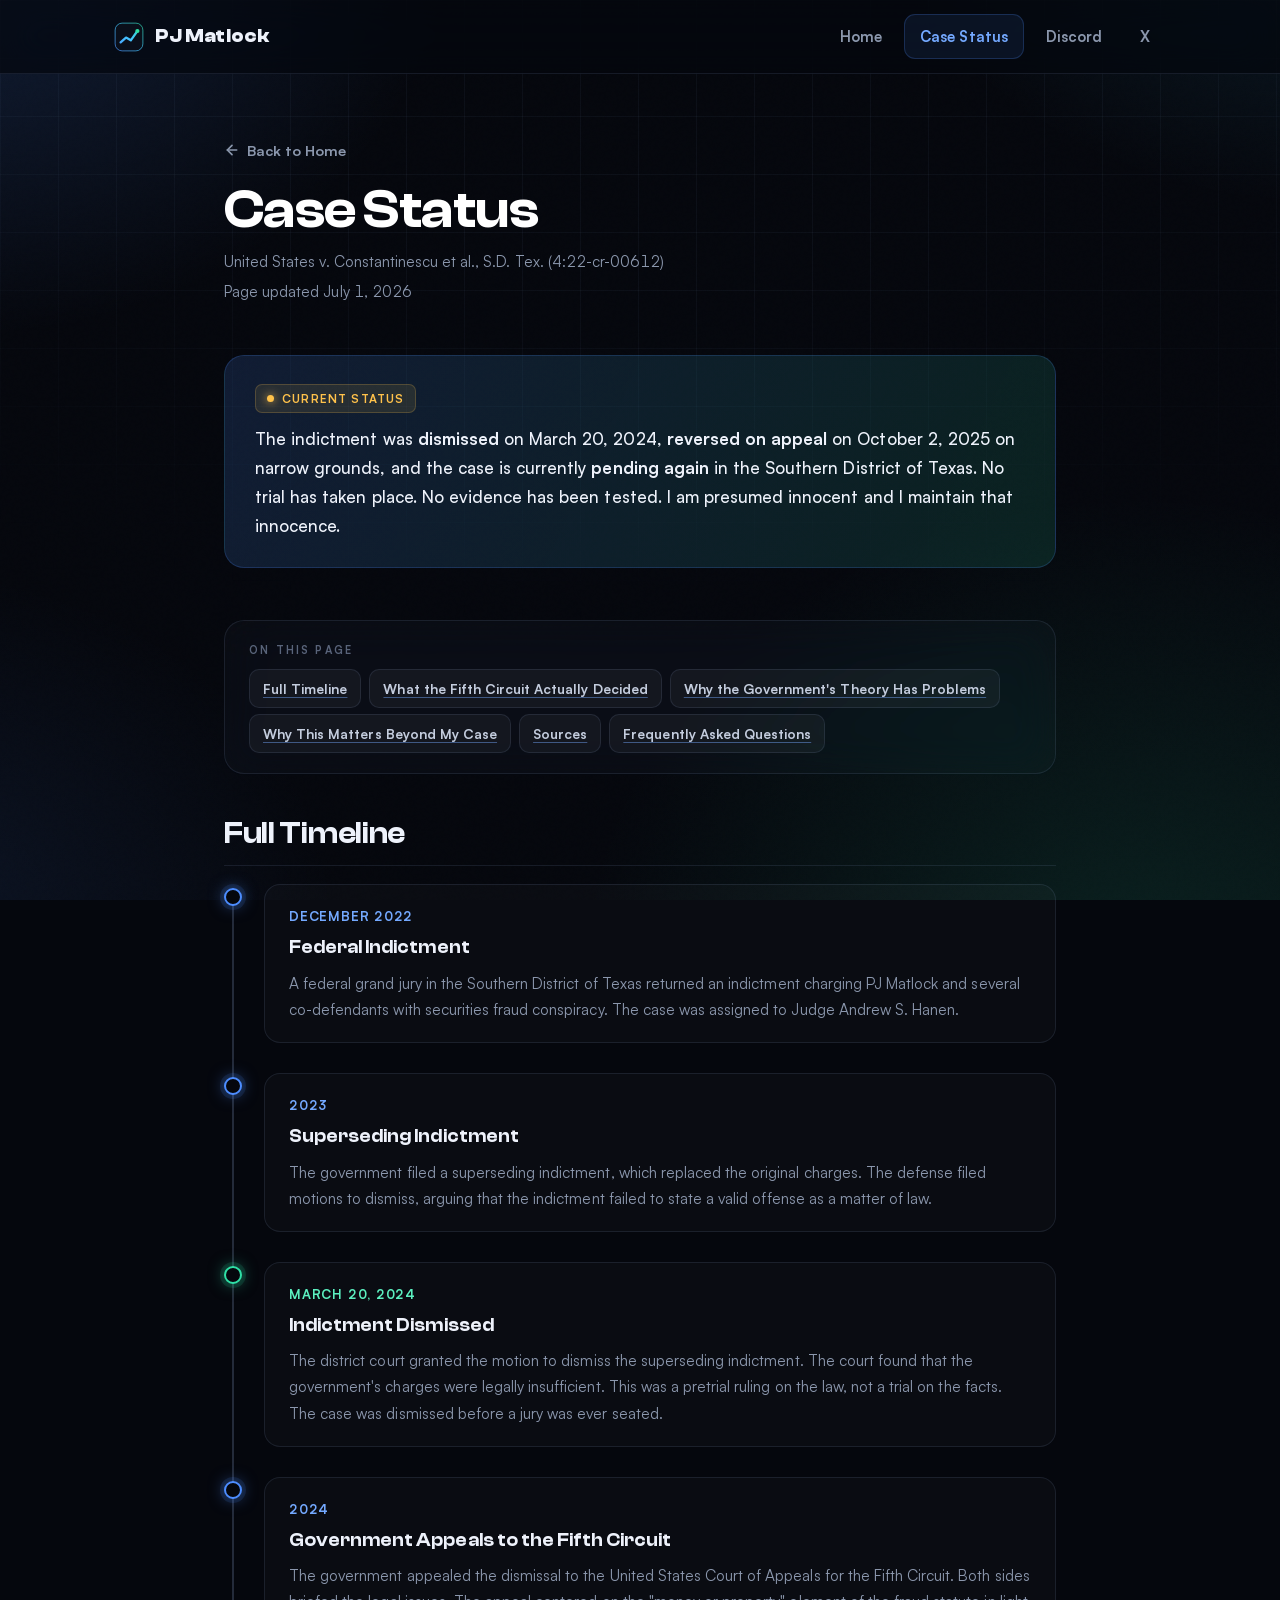
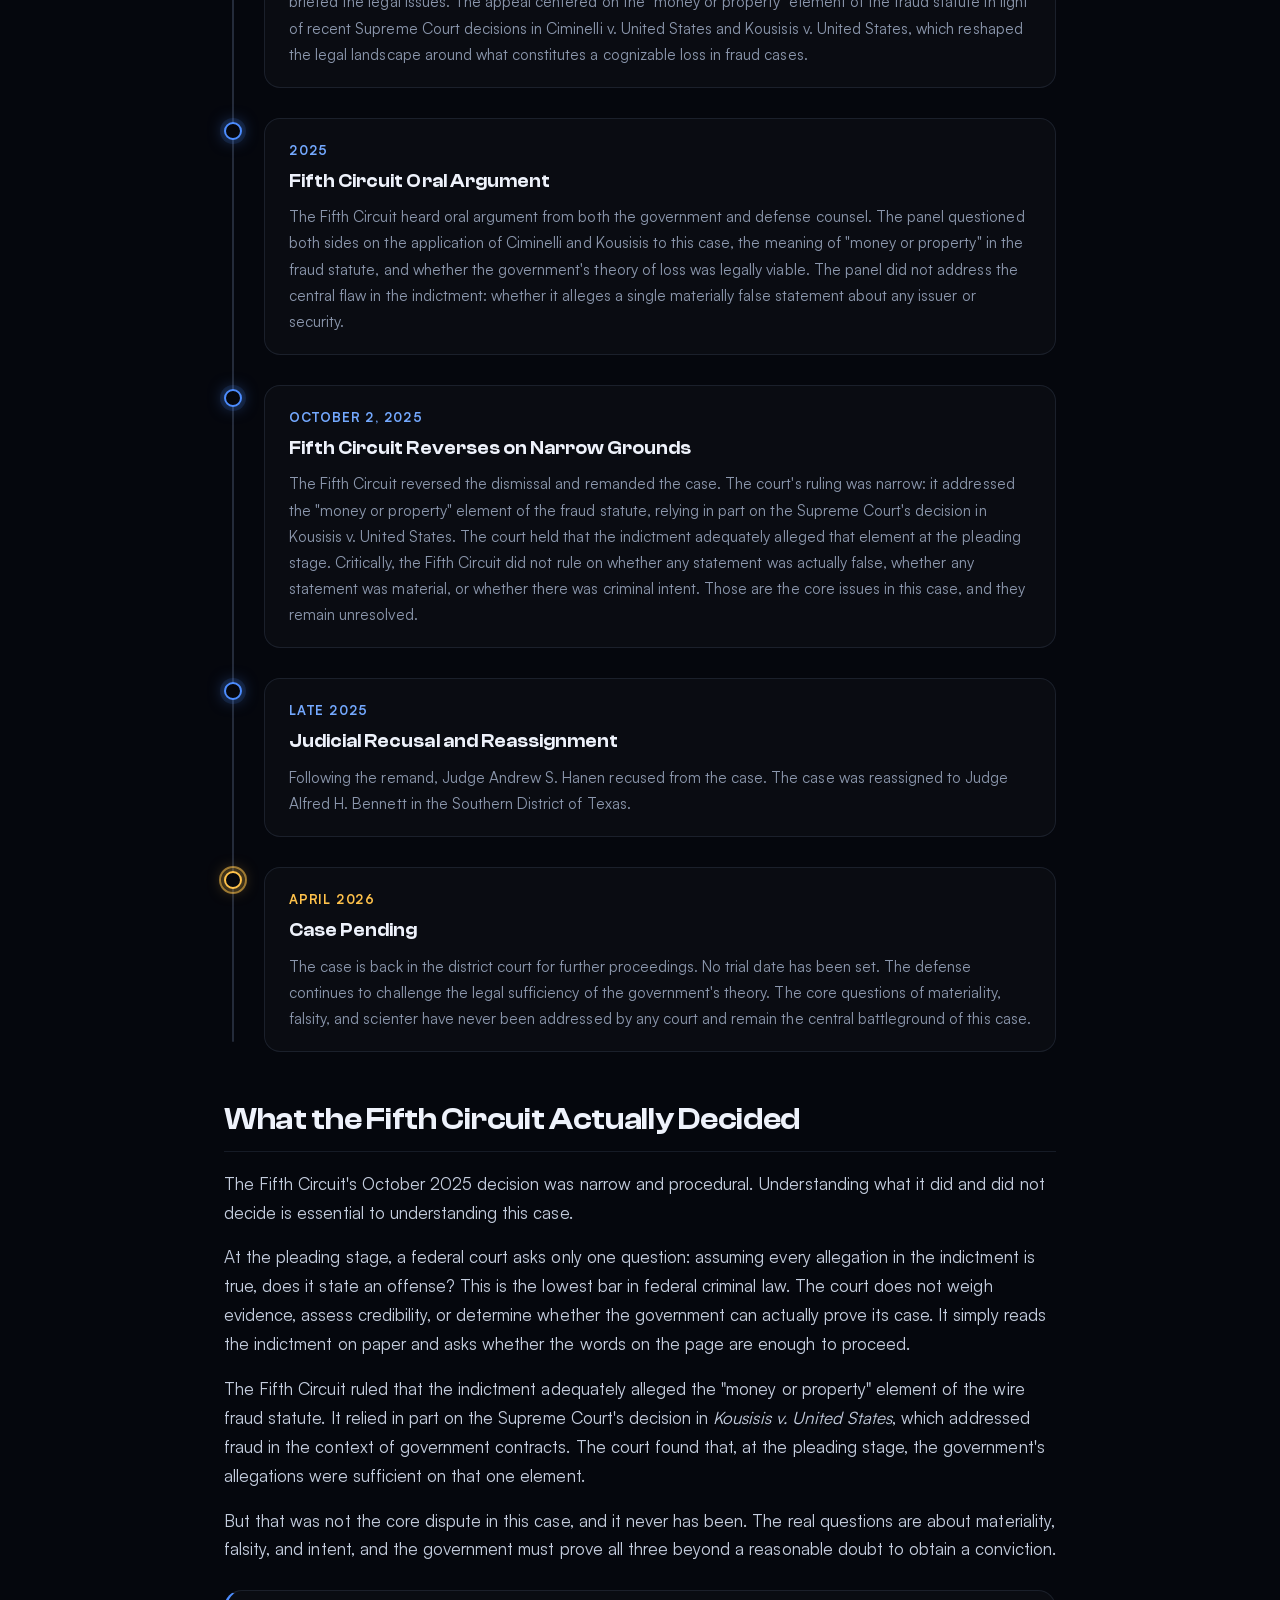
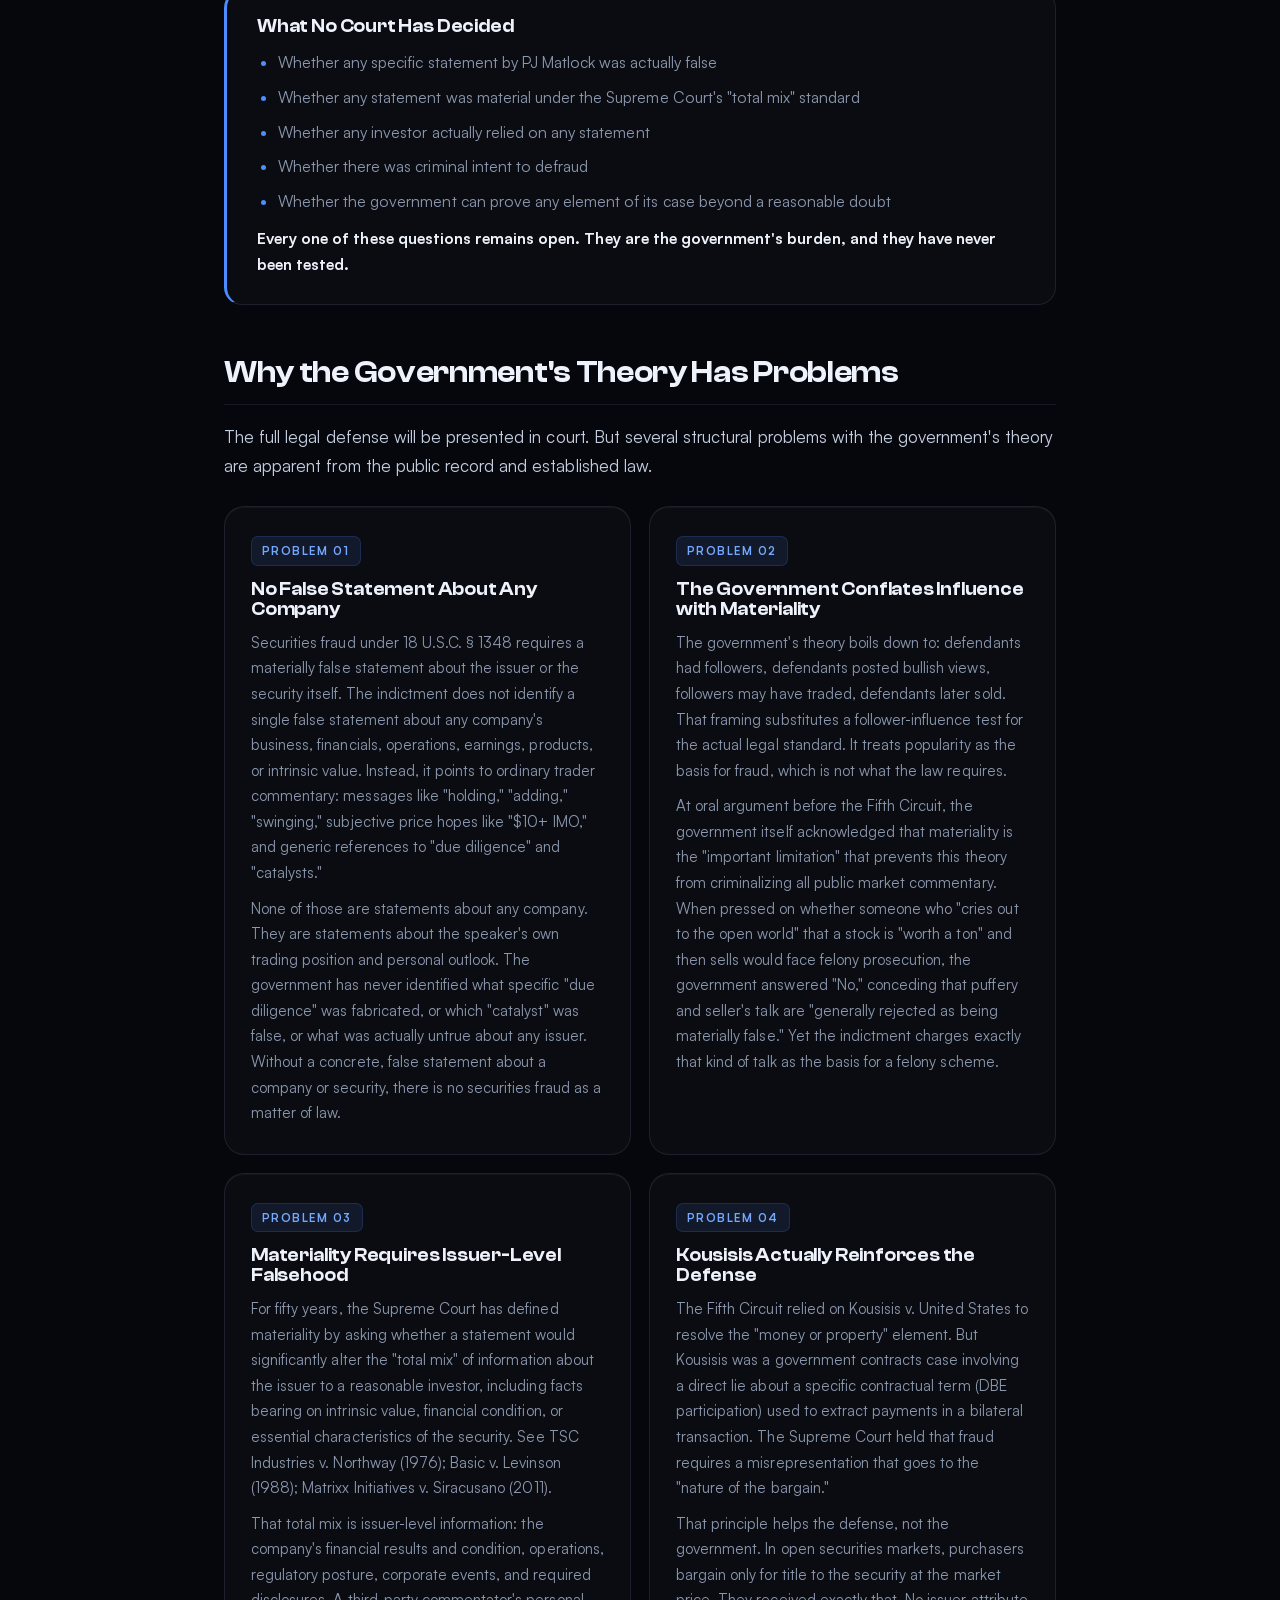
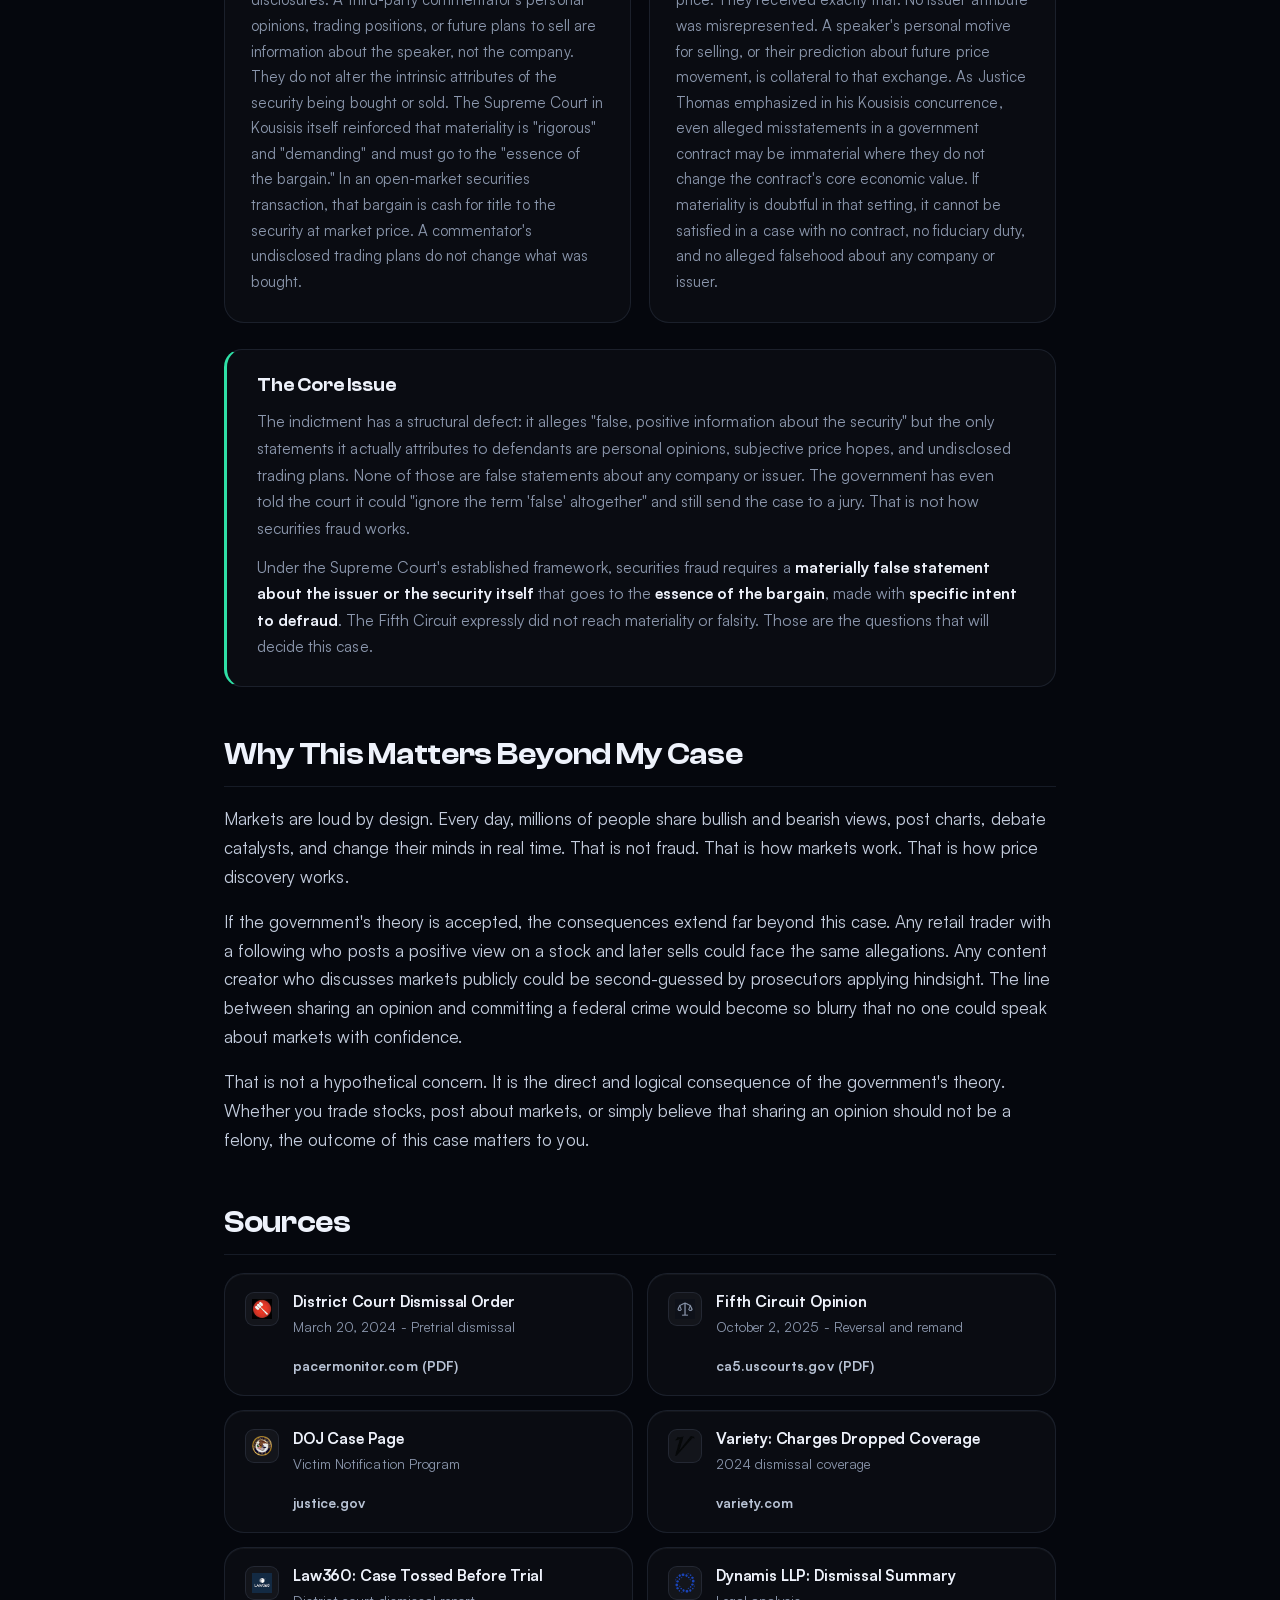
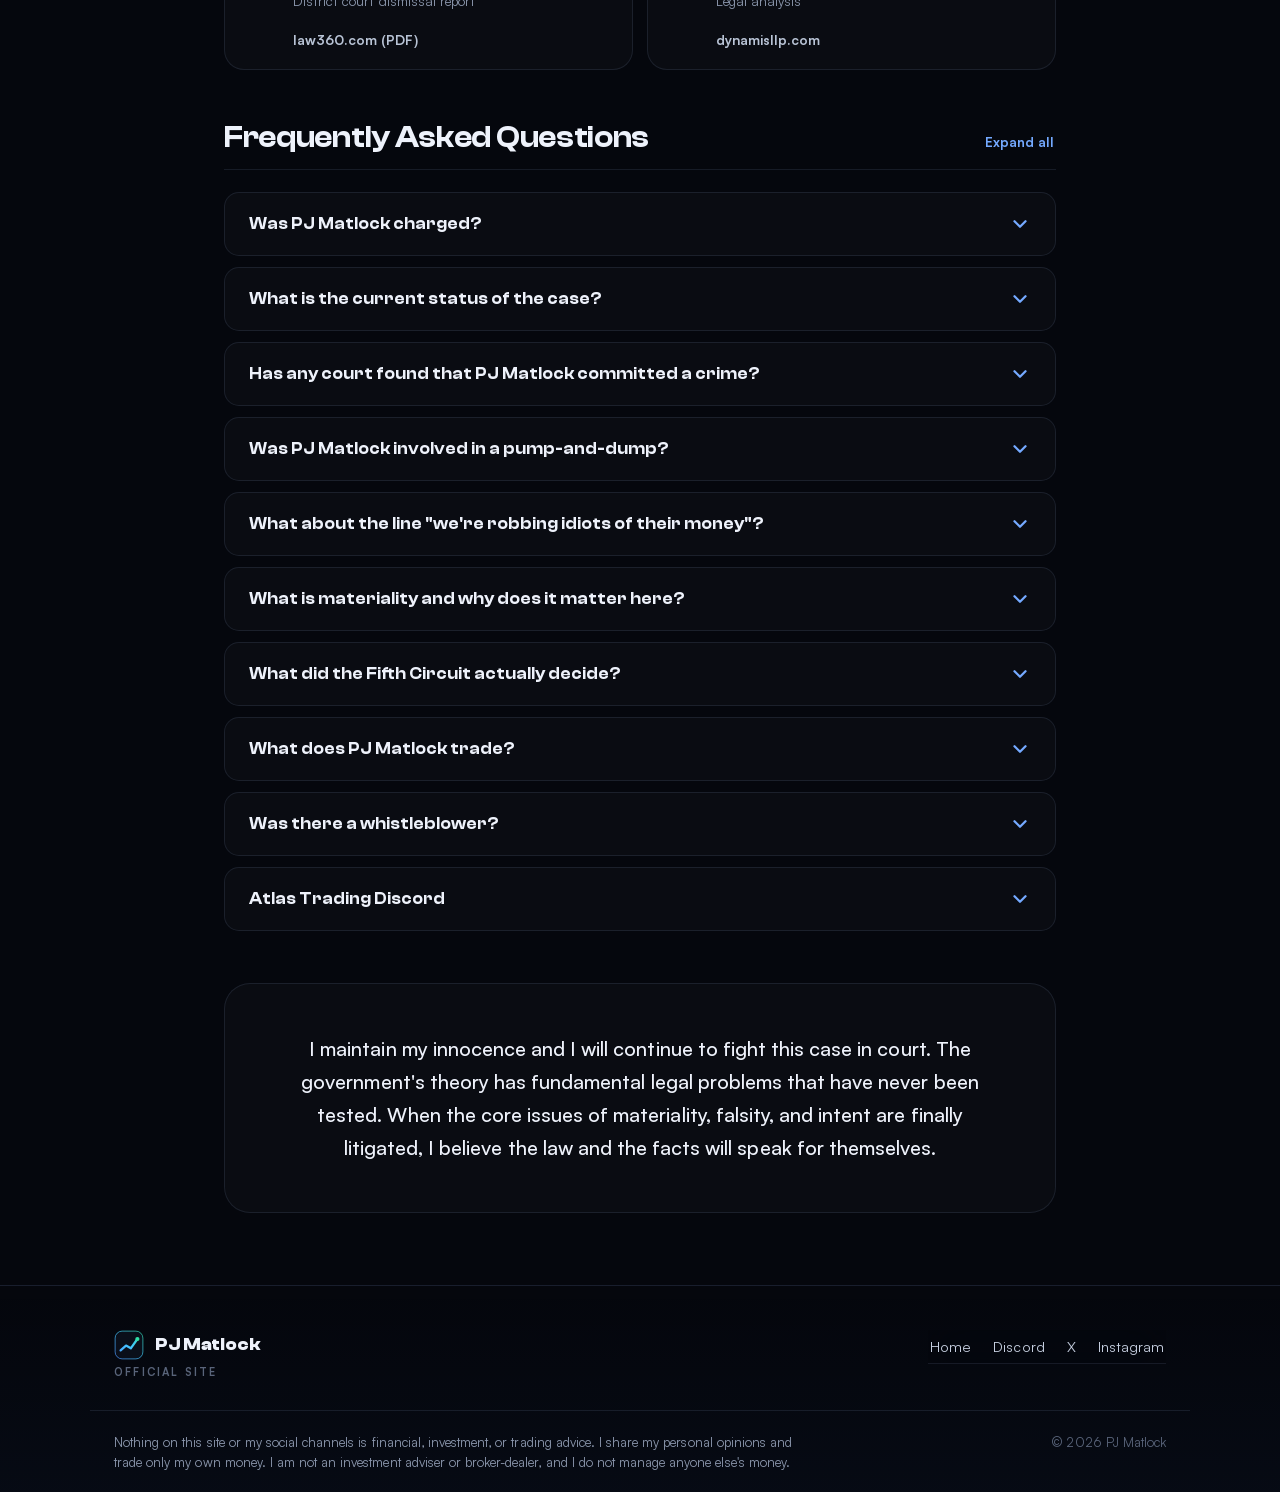
==== case-status/index.html @ 77986e7f "Polish pass: self-hosted everything, print/a11y/SEO fixes, sharper visuals Visual: stat cards solid " ====
<!doctype html>
<html lang="en">
<head>
  <meta charset="utf-8" />
  <title>PJ Matlock - Case Status (Full Timeline, Defense Overview, FAQs)</title>
  <meta name="viewport" content="width=device-width, initial-scale=1" />
  <meta name="description" content="Full case status for United States v. Constantinescu et al. Complete timeline from 2022 charges through 2026, defense overview on materiality and the government's theory, sources, and detailed FAQs." />
  <link rel="canonical" href="https://pjmatlock.com/case-status/" />
  <meta name="robots" content="index,follow,max-image-preview:large" />
  <meta name="theme-color" content="#05070d" />
  <meta name="color-scheme" content="dark" />

  <!-- Icons -->
  <link rel="icon" href="/assets/favicon.svg" type="image/svg+xml" />
  <link rel="icon" href="/assets/favicon-32.png" sizes="32x32" type="image/png" />
  <link rel="shortcut icon" href="/assets/favicon.ico" />
  <link rel="apple-touch-icon" href="/assets/apple-touch-icon.png" />
  <link rel="manifest" href="/site.webmanifest" />

  <!-- Open Graph -->
  <meta property="og:title" content="PJ Matlock - Case Status (April 2026)" />
  <meta property="og:description" content="Full timeline, defense overview, sources, and FAQs for United States v. Constantinescu et al." />
  <meta property="og:url" content="https://pjmatlock.com/case-status/" />
  <meta property="og:type" content="article" />
  <meta property="og:site_name" content="PJ Matlock Official" />
  <meta property="og:image" content="https://pjmatlock.com/assets/og-case-status.png" />
  <meta property="og:image:width" content="1200" />
  <meta property="og:image:height" content="630" />
  <meta property="og:image:alt" content="PJ Matlock - Case Status" />
  <meta property="article:published_time" content="2026-03-03" />
  <meta property="article:modified_time" content="2026-07-01" />
  <meta property="article:author" content="https://pjmatlock.com/" />
  <meta name="twitter:card" content="summary_large_image" />
  <meta name="twitter:site" content="@pj_matlock" />
  <meta name="twitter:creator" content="@pj_matlock" />
  <meta name="twitter:title" content="PJ Matlock - Case Status" />
  <meta name="twitter:description" content="Full timeline, defense overview, sources, and FAQs for United States v. Constantinescu et al." />
  <meta name="twitter:image" content="https://pjmatlock.com/assets/og-case-status.png" />
  <meta name="twitter:image:alt" content="PJ Matlock - Case Status" />

  <!-- Person -->
  <script type="application/ld+json">
  {
    "@context":"https://schema.org",
    "@type":"Person",
    "@id":"https://pjmatlock.com/#person",
    "name":"Perry \"PJ\" Matlock",
    "alternateName":["PJ Matlock","Perry Matlock"],
    "url":"https://pjmatlock.com/",
    "image":"https://pjmatlock.com/assets/og.png",
    "sameAs":[
      "https://x.com/pj_matlock",
      "https://www.instagram.com/pjmatlock/",
      "https://discord.gg/atlastrading"
    ],
    "description":"Trader, entrepreneur, and founder of the Atlas Trading community."
  }
  </script>

  <!-- Breadcrumbs -->
  <script type="application/ld+json">
  {
    "@context":"https://schema.org",
    "@type":"BreadcrumbList",
    "itemListElement":[
      {"@type":"ListItem","position":1,"name":"Home","item":"https://pjmatlock.com/"},
      {"@type":"ListItem","position":2,"name":"Case Status","item":"https://pjmatlock.com/case-status/"}
    ]
  }
  </script>

  <!-- Article -->
  <script type="application/ld+json">
  {
    "@context":"https://schema.org",
    "@type":"Article",
    "headline":"Case Status Update (April 2026): Full Timeline, Defense Overview, FAQs",
    "image":"https://pjmatlock.com/assets/og-case-status.png",
    "datePublished":"2026-03-03",
    "dateModified":"2026-07-01",
    "author":{"@id":"https://pjmatlock.com/#person"},
    "publisher":{"@type":"Organization","name":"PJ Matlock Official","logo":{"@type":"ImageObject","url":"https://pjmatlock.com/assets/icon-512.png","width":512,"height":512}},
    "url":"https://pjmatlock.com/case-status/",
    "mainEntityOfPage":{"@type":"WebPage","@id":"https://pjmatlock.com/case-status/"},
    "articleBody":"Full timeline and defense overview for United States v. Constantinescu et al. The district court dismissed the indictment on March 20, 2024. The government appealed. On October 2, 2025, the Fifth Circuit reversed on narrow grounds and remanded. As of April 2026, the case is pending again in the Southern District of Texas. The core issues of materiality, falsity, and scienter remain unresolved.",
    "citation":[
      "https://www.pacermonitor.com/view/5WMDVFY/USA_v_Constantinescu_et_al__txsdce-22-00612__0628.0.pdf",
      "https://www.ca5.uscourts.gov/opinions/pub/24/24-20143-CV0.pdf",
      "https://www.justice.gov/criminal/criminal-vns/case/united-states-v-constantinescu-et-al",
      "https://variety.com/2024/digital/news/securities-fraud-charges-dropped-social-influencers-1235948958/",
      "https://www.fordobrien.com/wp-content/uploads/sites/1403994/2024/09/114M-Discord-Stock-Case-Tossed-Ahead-Of-Jury-Trial-Law360.pdf",
      "https://www.dynamisllp.com/media/114m-discord-case-tossed"
    ]
  }
  </script>

  <!-- ClaimReview -->
  <script type="application/ld+json">
  {
    "@context":"https://schema.org",
    "@type":"ClaimReview",
    "url":"https://pjmatlock.com/case-status/",
    "claimReviewed":"PJ Matlock's criminal case ended permanently on March 20, 2024.",
    "itemReviewed":{"@type":"Claim","datePublished":"2024-03-20","appearance":{"@type":"CreativeWork","name":"Third-party coverage stating the case ended in March 2024"}},
    "reviewBody":"The district court dismissed the indictment on March 20, 2024, but the Fifth Circuit reversed that dismissal on October 2, 2025 and remanded the case. As of April 2026, the criminal case is pending again in the Southern District of Texas.",
    "datePublished":"2026-04-13",
    "author":{"@type":"Organization","name":"PJ Matlock Official"},
    "reviewRating":{"@type":"Rating","ratingValue":"1","bestRating":"5","worstRating":"1","alternateName":"False"}
  }
  </script>

  <!-- FAQPage (mirrors the visible FAQ verbatim, in on-page order, per Google parity policy) -->
  <script type="application/ld+json">
  {
   "@context":"https://schema.org",
   "@type":"FAQPage",
   "mainEntity":[
    {"@type":"Question","name":"Was PJ Matlock charged?","acceptedAnswer":{"@type":"Answer","text":"<p>Yes. In December 2022, a federal grand jury in the Southern District of Texas returned an indictment charging PJ Matlock and several co-defendants with securities fraud conspiracy. The government later filed a superseding indictment with revised charges.</p><p>The district court dismissed the superseding indictment on March 20, 2024, finding the charges legally insufficient. The government appealed, and on October 2, 2025, the Fifth Circuit reversed on narrow procedural grounds and sent the case back to the district court.</p><p>The case is currently pending. PJ Matlock maintains his innocence of all charges.</p>"}},
    {"@type":"Question","name":"What is the current status of the case?","acceptedAnswer":{"@type":"Answer","text":"<p>As of April 2026, the case is pending in the Southern District of Texas following the Fifth Circuit's reversal and remand. Judge Andrew S. Hanen has recused, and the case is now assigned to Judge Alfred H. Bennett.</p><p>No trial date has been set. No evidence has been presented or tested in court. The core legal issues, including materiality, falsity, and scienter (criminal intent), remain unresolved and will be the subject of further proceedings. PJ Matlock continues to maintain his innocence.</p>"}},
    {"@type":"Question","name":"Has any court found that PJ Matlock committed a crime?","acceptedAnswer":{"@type":"Answer","text":"<p>No. No court at any level has found that PJ Matlock committed any criminal act.</p><p>The district court dismissed the indictment before trial ever began. The Fifth Circuit reversed that dismissal, but its ruling was limited to whether the indictment was sufficient at the pleading stage, which is the lowest legal bar in federal criminal law. At the pleading stage, the court accepts the government's allegations as true for purposes of analysis only and asks whether the words on paper state an offense. The court does not weigh evidence, assess credibility, or determine whether the government can prove its case.</p><p>Whether any statement was actually false, actually material, or made with criminal intent has never been decided by any court. The government must still prove every element beyond a reasonable doubt, and that has not happened.</p>"}},
    {"@type":"Question","name":"Was PJ Matlock involved in a pump-and-dump?","acceptedAnswer":{"@type":"Answer","text":"<p>The government alleges a securities fraud conspiracy. PJ Matlock categorically denies these allegations and maintains his innocence.</p><p>It is important to understand what a \"pump-and-dump\" actually requires under the law. It is not enough to show that someone was bullish on a stock and later sold it. That is what traders do every day. A pump-and-dump requires proof that specific statements were objectively false (not just opinions), that those statements were material under the Supreme Court's \"total mix\" standard (not just influential), and that the defendant acted with specific intent to defraud (not just intent to trade profitably).</p><p>A federal judge reviewed the government's indictment and dismissed it in March 2024, finding the charges legally insufficient. That dismissal was reversed on narrow procedural grounds in October 2025. No evidence has been tested at trial. PJ Matlock does not believe the government can meet its burden of proof on the elements that matter.</p>"}},
    {"@type":"Question","name":"What about the line \"we're robbing idiots of their money\"?","acceptedAnswer":{"@type":"Answer","text":"<p>That statement was allegedly made in a private voice chat room. PJ Matlock was not in that chat room. The vast majority of the defendants in this case were not in that chat room.</p><p>The statement is attributed in public reporting and court filings to a different defendant who later entered a guilty plea. PJ Matlock had no knowledge of that statement at the time it was allegedly made and had no involvement in it.</p><p>It is important not to conflate the actions or statements of one individual with those of other people who were not present and had no knowledge of what was said.</p>"}},
    {"@type":"Question","name":"What is materiality and why does it matter here?","acceptedAnswer":{"@type":"Answer","text":"<p>Materiality is the legal standard that determines whether a statement is significant enough to form the basis of a securities fraud charge. It is not a subjective test and it is not about whether someone found a statement interesting or influential.</p><p>Under the Supreme Court's standard from TSC Industries v. Northway (1976) and Basic v. Levinson (1988), a statement is material only if there is a \"substantial likelihood that a reasonable investor would consider it important\" in making an investment decision because it \"significantly alters the total mix of information available\" about the issuer and the security.</p><p>That \"total mix\" refers to issuer-level information: the company's financial results and condition, its operations, regulatory posture, major corporate events, and required public disclosures. A third-party commentator's personal opinion about a stock, their subjective price target, or their future trading plans are information about the speaker, not the company. They do not change the total mix of information about the issuer or the security's fundamental value.</p><p>This distinction is central to the defense. The government must show that specific statements significantly altered issuer-level information, not merely that someone with a following said something positive about a stock.</p>"}},
    {"@type":"Question","name":"What did the Fifth Circuit actually decide?","acceptedAnswer":{"@type":"Answer","text":"<p>The Fifth Circuit's October 2025 decision was narrow. It addressed the \"money or property\" element of the wire fraud statute, relying on the Supreme Court's decision in Kousisis v. United States. The court held that, at the pleading stage, the indictment adequately alleged that element.</p><p>The court did not rule on materiality, falsity, or scienter (criminal intent). Those are the core issues in this case and they remain unresolved. The Fifth Circuit's decision simply means the indictment can proceed past the pleading stage. It says nothing about whether the government can actually prove its case.</p>"}},
    {"@type":"Question","name":"What does PJ Matlock trade?","acceptedAnswer":{"@type":"Answer","text":"<p>PJ Matlock primarily trades U.S. equities, options, futures, and some cryptocurrency, with day trading as the focus. Nothing he posts is financial advice. He does not manage money for others and has never traded on behalf of other people.</p>"}},
    {"@type":"Question","name":"Was there a whistleblower?","acceptedAnswer":{"@type":"Answer","text":"<p>Some reporting has used the term \"whistleblower.\" PJ Matlock is not aware of any whistleblower who had direct contact with him, and he had no relationship with any such person.</p>"}},
    {"@type":"Question","name":"Atlas Trading Discord","acceptedAnswer":{"@type":"Answer","text":"<p>Atlas Trading is PJ Matlock's community and one of the largest stock trading communities on Discord. Real traders, real discussion. Invite link: <a href=\"https://discord.gg/atlastrading\">discord.gg/atlastrading</a></p>"}}
   ]
  }
  </script>

  <link rel="preload" href="/assets/fonts/ClashDisplay-700.woff2" as="font" type="font/woff2" crossorigin />
  <link rel="preload" href="/assets/fonts/Satoshi-400.woff2" as="font" type="font/woff2" crossorigin />
  <link rel="stylesheet" href="/assets/site.css?v=20260701" />
  <script src="/assets/site.js?v=20260701" defer></script>
</head>
<body>
  <a class="skip-link" href="#main">Skip to content</a>
  <div class="bg" aria-hidden="true"></div>
  <div class="grain" aria-hidden="true"></div>

  <!-- Nav -->
  <nav>
    <div class="nav-inner">
      <a href="/" class="nav-brand" aria-label="PJ Matlock home">
        <svg class="nav-mark" viewBox="0 0 100 100" aria-hidden="true">
          <defs><linearGradient id="nm" x1="0" y1="100" x2="100" y2="0" gradientUnits="userSpaceOnUse"><stop offset="0" stop-color="#4d8dff"/><stop offset=".5" stop-color="#43c6ff"/><stop offset="1" stop-color="#2fe0a6"/></linearGradient></defs>
          <rect x="3" y="3" width="94" height="94" rx="24" fill="#0a0f1a"/>
          <rect x="3.75" y="3.75" width="92.5" height="92.5" rx="23.25" fill="none" stroke="url(#nm)" stroke-width="2.5" opacity=".9"/>
          <polyline points="22,68 40,52 56,61 78,30" fill="none" stroke="url(#nm)" stroke-width="7.5" stroke-linecap="round" stroke-linejoin="round"/>
          <circle cx="78" cy="30" r="7" fill="#2fe0a6"/>
        </svg>
        PJ Matlock
      </a>
      <button class="nav-toggle" aria-label="Toggle menu" aria-expanded="false" aria-controls="navlinks">
        <svg aria-hidden="true" focusable="false" viewBox="0 0 24 24" fill="none" stroke="currentColor" stroke-width="2" stroke-linecap="round"><line x1="3" y1="6" x2="21" y2="6"/><line x1="3" y1="12" x2="21" y2="12"/><line x1="3" y1="18" x2="21" y2="18"/></svg>
      </button>
      <div class="nav-links" id="navlinks">
        <a href="/" class="nav-link">Home</a>
        <a href="/case-status/" class="nav-link active">Case Status</a>
        <a href="https://discord.gg/atlastrading" class="nav-link ext" target="_blank" rel="noopener">Discord</a>
        <a href="https://x.com/pj_matlock" class="nav-link ext" target="_blank" rel="me noopener">X</a>
      </div>
    </div>
  </nav>

  <main class="wrap read" id="main">

    <!-- Page Header -->
    <header class="page-hdr reveal in">
      <a href="/" class="back-link"><svg aria-hidden="true" focusable="false" viewBox="0 0 24 24" width="16" height="16" fill="none" stroke="currentColor" stroke-width="2.5" stroke-linecap="round" stroke-linejoin="round"><line x1="19" y1="12" x2="5" y2="12"/><polyline points="12 19 5 12 12 5"/></svg> Back to Home</a>
      <h1>Case Status</h1>
      <div class="case-id">United States v. Constantinescu et al., S.D. Tex. (4:22-cr-00612)</div>
      <div class="case-id" style="margin-top:4px">Page updated July 1, 2026</div>
    </header>

    <!-- Status Callout -->
    <div class="status-callout reveal">
      <div class="status-label"><span class="dot"></span> Current Status</div>
      <p>The indictment was <strong>dismissed</strong> on March 20, 2024, <strong>reversed on appeal</strong> on October 2, 2025 on narrow grounds, and the case is currently <strong>pending again</strong> in the Southern District of Texas. No trial has taken place. No evidence has been tested. I am presumed innocent and I maintain that innocence.</p>
    </div>

    <!-- On this page -->
    <nav class="toc reveal" aria-label="On this page">
      <div class="toc-label">On this page</div>
      <ol>
        <li><a href="#timeline">Full Timeline</a></li>
        <li><a href="#fifth-circuit">What the Fifth Circuit Actually Decided</a></li>
        <li><a href="#problems">Why the Government's Theory Has Problems</a></li>
        <li><a href="#beyond">Why This Matters Beyond My Case</a></li>
        <li><a href="#sources">Sources</a></li>
        <li><a href="#faq">Frequently Asked Questions</a></li>
      </ol>
    </nav>

    <!-- Timeline -->
    <section class="timeline content-section reveal" id="timeline">
      <h2>Full Timeline</h2>
      <div class="tl-items">
        <div class="tl-track"><div class="tl-fill"></div></div>

        <div class="tl-item">
          <div class="tl-dot"></div>
          <div class="tl-card">
            <div class="tl-date">December 2022</div>
            <div class="tl-title">Federal Indictment</div>
            <div class="tl-desc">A federal grand jury in the Southern District of Texas returned an indictment charging PJ Matlock and several co-defendants with securities fraud conspiracy. The case was assigned to Judge Andrew S. Hanen.</div>
          </div>
        </div>

        <div class="tl-item">
          <div class="tl-dot"></div>
          <div class="tl-card">
            <div class="tl-date">2023</div>
            <div class="tl-title">Superseding Indictment</div>
            <div class="tl-desc">The government filed a superseding indictment, which replaced the original charges. The defense filed motions to dismiss, arguing that the indictment failed to state a valid offense as a matter of law.</div>
          </div>
        </div>

        <div class="tl-item green">
          <div class="tl-dot"></div>
          <div class="tl-card">
            <div class="tl-date">March 20, 2024</div>
            <div class="tl-title">Indictment Dismissed</div>
            <div class="tl-desc">The district court granted the motion to dismiss the superseding indictment. The court found that the government's charges were legally insufficient. This was a pretrial ruling on the law, not a trial on the facts. The case was dismissed before a jury was ever seated.</div>
          </div>
        </div>

        <div class="tl-item">
          <div class="tl-dot"></div>
          <div class="tl-card">
            <div class="tl-date">2024</div>
            <div class="tl-title">Government Appeals to the Fifth Circuit</div>
            <div class="tl-desc">The government appealed the dismissal to the United States Court of Appeals for the Fifth Circuit. Both sides briefed the legal issues. The appeal centered on the "money or property" element of the fraud statute in light of recent Supreme Court decisions in Ciminelli v. United States and Kousisis v. United States, which reshaped the legal landscape around what constitutes a cognizable loss in fraud cases.</div>
          </div>
        </div>

        <div class="tl-item">
          <div class="tl-dot"></div>
          <div class="tl-card">
            <div class="tl-date">2025</div>
            <div class="tl-title">Fifth Circuit Oral Argument</div>
            <div class="tl-desc">The Fifth Circuit heard oral argument from both the government and defense counsel. The panel questioned both sides on the application of Ciminelli and Kousisis to this case, the meaning of "money or property" in the fraud statute, and whether the government's theory of loss was legally viable. The panel did not address the central flaw in the indictment: whether it alleges a single materially false statement about any issuer or security.</div>
          </div>
        </div>

        <div class="tl-item">
          <div class="tl-dot"></div>
          <div class="tl-card">
            <div class="tl-date">October 2, 2025</div>
            <div class="tl-title">Fifth Circuit Reverses on Narrow Grounds</div>
            <div class="tl-desc">The Fifth Circuit reversed the dismissal and remanded the case. The court's ruling was narrow: it addressed the "money or property" element of the fraud statute, relying in part on the Supreme Court's decision in Kousisis v. United States. The court held that the indictment adequately alleged that element at the pleading stage. Critically, the Fifth Circuit did not rule on whether any statement was actually false, whether any statement was material, or whether there was criminal intent. Those are the core issues in this case, and they remain unresolved.</div>
          </div>
        </div>

        <div class="tl-item">
          <div class="tl-dot"></div>
          <div class="tl-card">
            <div class="tl-date">Late 2025</div>
            <div class="tl-title">Judicial Recusal and Reassignment</div>
            <div class="tl-desc">Following the remand, Judge Andrew S. Hanen recused from the case. The case was reassigned to Judge Alfred H. Bennett in the Southern District of Texas.</div>
          </div>
        </div>

        <div class="tl-item amber">
          <div class="tl-dot"></div>
          <div class="tl-card">
            <div class="tl-date">April 2026</div>
            <div class="tl-title">Case Pending</div>
            <div class="tl-desc">The case is back in the district court for further proceedings. No trial date has been set. The defense continues to challenge the legal sufficiency of the government's theory. The core questions of materiality, falsity, and scienter have never been addressed by any court and remain the central battleground of this case.</div>
          </div>
        </div>
      </div>
    </section>

    <!-- What the 5th Circuit decided -->
    <section class="content-section reveal" id="fifth-circuit">
      <h2>What the Fifth Circuit Actually Decided</h2>
      <p>
        The Fifth Circuit's October 2025 decision was narrow and procedural. Understanding what it did and did not decide is essential to understanding this case.
      </p>
      <p>
        At the pleading stage, a federal court asks only one question: assuming every allegation in the indictment is true, does it state an offense? This is the lowest bar in federal criminal law. The court does not weigh evidence, assess credibility, or determine whether the government can actually prove its case. It simply reads the indictment on paper and asks whether the words on the page are enough to proceed.
      </p>
      <p>
        The Fifth Circuit ruled that the indictment adequately alleged the "money or property" element of the wire fraud statute. It relied in part on the Supreme Court's decision in <em>Kousisis v. United States</em>, which addressed fraud in the context of government contracts. The court found that, at the pleading stage, the government's allegations were sufficient on that one element.
      </p>
      <p>
        But that was not the core dispute in this case, and it never has been. The real questions are about materiality, falsity, and intent, and the government must prove all three beyond a reasonable doubt to obtain a conviction.
      </p>

      <div class="callout">
        <h3>What No Court Has Decided</h3>
        <ul>
          <li>Whether any specific statement by PJ Matlock was actually false</li>
          <li>Whether any statement was material under the Supreme Court's "total mix" standard</li>
          <li>Whether any investor actually relied on any statement</li>
          <li>Whether there was criminal intent to defraud</li>
          <li>Whether the government can prove any element of its case beyond a reasonable doubt</li>
        </ul>
        <p><strong>Every one of these questions remains open. They are the government's burden, and they have never been tested.</strong></p>
      </div>
    </section>

    <!-- Problems with the Government's Theory -->
    <section class="content-section reveal" id="problems">
      <h2>Why the Government's Theory Has Problems</h2>
      <p>
        The full legal defense will be presented in court. But several structural problems with the government's theory are apparent from the public record and established law.
      </p>

      <div class="grid-2">
        <div class="card problem spot">
          <div class="num">Problem 01</div>
          <h3>No False Statement About Any Company</h3>
          <p>Securities fraud under 18 U.S.C. &sect; 1348 requires a materially false statement about the issuer or the security itself. The indictment does not identify a single false statement about any company's business, financials, operations, earnings, products, or intrinsic value. Instead, it points to ordinary trader commentary: messages like "holding," "adding," "swinging," subjective price hopes like "$10+ IMO," and generic references to "due diligence" and "catalysts."</p>
          <p>None of those are statements about any company. They are statements about the speaker's own trading position and personal outlook. The government has never identified what specific "due diligence" was fabricated, or which "catalyst" was false, or what was actually untrue about any issuer. Without a concrete, false statement about a company or security, there is no securities fraud as a matter of law.</p>
        </div>
        <div class="card problem spot">
          <div class="num">Problem 02</div>
          <h3>The Government Conflates Influence with Materiality</h3>
          <p>The government's theory boils down to: defendants had followers, defendants posted bullish views, followers may have traded, defendants later sold. That framing substitutes a follower-influence test for the actual legal standard. It treats popularity as the basis for fraud, which is not what the law requires.</p>
          <p>At oral argument before the Fifth Circuit, the government itself acknowledged that materiality is the "important limitation" that prevents this theory from criminalizing all public market commentary. When pressed on whether someone who "cries out to the open world" that a stock is "worth a ton" and then sells would face felony prosecution, the government answered "No," conceding that puffery and seller's talk are "generally rejected as being materially false." Yet the indictment charges exactly that kind of talk as the basis for a felony scheme.</p>
        </div>
        <div class="card problem spot">
          <div class="num">Problem 03</div>
          <h3>Materiality Requires Issuer-Level Falsehood</h3>
          <p>For fifty years, the Supreme Court has defined materiality by asking whether a statement would significantly alter the "total mix" of information about the issuer to a reasonable investor, including facts bearing on intrinsic value, financial condition, or essential characteristics of the security. See TSC Industries v. Northway (1976); Basic v. Levinson (1988); Matrixx Initiatives v. Siracusano (2011).</p>
          <p>That total mix is issuer-level information: the company's financial results and condition, operations, regulatory posture, corporate events, and required disclosures. A third-party commentator's personal opinions, trading positions, or future plans to sell are information about the speaker, not the company. They do not alter the intrinsic attributes of the security being bought or sold. The Supreme Court in Kousisis itself reinforced that materiality is "rigorous" and "demanding" and must go to the "essence of the bargain." In an open-market securities transaction, that bargain is cash for title to the security at market price. A commentator's undisclosed trading plans do not change what was bought.</p>
        </div>
        <div class="card problem spot">
          <div class="num">Problem 04</div>
          <h3>Kousisis Actually Reinforces the Defense</h3>
          <p>The Fifth Circuit relied on Kousisis v. United States to resolve the "money or property" element. But Kousisis was a government contracts case involving a direct lie about a specific contractual term (DBE participation) used to extract payments in a bilateral transaction. The Supreme Court held that fraud requires a misrepresentation that goes to the "nature of the bargain."</p>
          <p>That principle helps the defense, not the government. In open securities markets, purchasers bargain only for title to the security at the market price. They received exactly that. No issuer attribute was misrepresented. A speaker's personal motive for selling, or their prediction about future price movement, is collateral to that exchange. As Justice Thomas emphasized in his Kousisis concurrence, even alleged misstatements in a government contract may be immaterial where they do not change the contract's core economic value. If materiality is doubtful in that setting, it cannot be satisfied in a case with no contract, no fiduciary duty, and no alleged falsehood about any company or issuer.</p>
        </div>
      </div>

      <div class="callout green">
        <h3>The Core Issue</h3>
        <p>The indictment has a structural defect: it alleges "false, positive information about the security" but the only statements it actually attributes to defendants are personal opinions, subjective price hopes, and undisclosed trading plans. None of those are false statements about any company or issuer. The government has even told the court it could "ignore the term 'false' altogether" and still send the case to a jury. That is not how securities fraud works.</p>
        <p>Under the Supreme Court's established framework, securities fraud requires a <strong>materially false statement about the issuer or the security itself</strong> that goes to the <strong>essence of the bargain</strong>, made with <strong>specific intent to defraud</strong>. The Fifth Circuit expressly did not reach materiality or falsity. Those are the questions that will decide this case.</p>
      </div>
    </section>

    <!-- Why it matters -->
    <section class="content-section reveal" id="beyond">
      <h2>Why This Matters Beyond My Case</h2>
      <p>
        Markets are loud by design. Every day, millions of people share bullish and bearish views, post charts, debate catalysts, and change their minds in real time. That is not fraud. That is how markets work. That is how price discovery works.
      </p>
      <p>
        If the government's theory is accepted, the consequences extend far beyond this case. Any retail trader with a following who posts a positive view on a stock and later sells could face the same allegations. Any content creator who discusses markets publicly could be second-guessed by prosecutors applying hindsight. The line between sharing an opinion and committing a federal crime would become so blurry that no one could speak about markets with confidence.
      </p>
      <p>
        That is not a hypothetical concern. It is the direct and logical consequence of the government's theory. Whether you trade stocks, post about markets, or simply believe that sharing an opinion should not be a felony, the outcome of this case matters to you.
      </p>
    </section>

    <!-- Sources -->
    <section class="content-section reveal" id="sources">
      <h2>Sources</h2>
      <div class="sources">
        <a class="card source" href="https://www.pacermonitor.com/view/5WMDVFY/USA_v_Constantinescu_et_al__txsdce-22-00612__0628.0.pdf" target="_blank" rel="noopener">
          <div class="fav"><img src="/assets/favicons/pacermonitor.png" alt="" loading="lazy"></div>
          <div>
            <h3>District Court Dismissal Order</h3>
            <p class="meta">March 20, 2024 - Pretrial dismissal</p>
            <div class="domain">pacermonitor.com (PDF)</div>
          </div>
        </a>
        <a class="card source" href="https://www.ca5.uscourts.gov/opinions/pub/24/24-20143-CV0.pdf" target="_blank" rel="noopener">
          <div class="fav"><img src="/assets/favicons/ca5.png" alt="" loading="lazy"></div>
          <div>
            <h3>Fifth Circuit Opinion</h3>
            <p class="meta">October 2, 2025 - Reversal and remand</p>
            <div class="domain">ca5.uscourts.gov (PDF)</div>
          </div>
        </a>
        <a class="card source" href="https://www.justice.gov/criminal/criminal-vns/case/united-states-v-constantinescu-et-al" target="_blank" rel="noopener">
          <div class="fav"><img src="/assets/favicons/justice.png" alt="" loading="lazy"></div>
          <div>
            <h3>DOJ Case Page</h3>
            <p class="meta">Victim Notification Program</p>
            <div class="domain">justice.gov</div>
          </div>
        </a>
        <a class="card source" href="https://variety.com/2024/digital/news/securities-fraud-charges-dropped-social-influencers-1235948958/" target="_blank" rel="noopener">
          <div class="fav"><img src="/assets/favicons/variety.png" alt="" loading="lazy"></div>
          <div>
            <h3>Variety: Charges Dropped Coverage</h3>
            <p class="meta">2024 dismissal coverage</p>
            <div class="domain">variety.com</div>
          </div>
        </a>
        <a class="card source" href="https://www.fordobrien.com/wp-content/uploads/sites/1403994/2024/09/114M-Discord-Stock-Case-Tossed-Ahead-Of-Jury-Trial-Law360.pdf" target="_blank" rel="noopener">
          <div class="fav"><img src="/assets/favicons/law360.png" alt="" loading="lazy"></div>
          <div>
            <h3>Law360: Case Tossed Before Trial</h3>
            <p class="meta">District court dismissal report</p>
            <div class="domain">law360.com (PDF)</div>
          </div>
        </a>
        <a class="card source" href="https://www.dynamisllp.com/media/114m-discord-case-tossed" target="_blank" rel="noopener">
          <div class="fav"><img src="/assets/favicons/dynamisllp.png" alt="" loading="lazy"></div>
          <div>
            <h3>Dynamis LLP: Dismissal Summary</h3>
            <p class="meta">Legal analysis</p>
            <div class="domain">dynamisllp.com</div>
          </div>
        </a>
      </div>
    </section>

    <!-- FAQ -->
    <section class="faq content-section reveal" id="faq">
      <div class="faq-head">
        <h2>Frequently Asked Questions</h2>
        <button type="button" class="faq-toggle-all">Expand all</button>
      </div>

      <div class="faq-item" id="faq-charged">
        <button class="faq-q"><span>Was PJ Matlock charged?</span>
          <svg class="faq-chevron" aria-hidden="true" focusable="false" viewBox="0 0 24 24" fill="none" stroke="currentColor" stroke-width="2.5" stroke-linecap="round" stroke-linejoin="round"><polyline points="6 9 12 15 18 9"/></svg>
        </button>
        <div class="faq-a"><div class="faq-a-inner"><div>
          <p>Yes. In December 2022, a federal grand jury in the Southern District of Texas returned an indictment charging PJ Matlock and several co-defendants with securities fraud conspiracy. The government later filed a superseding indictment with revised charges.</p>
          <p>The district court dismissed the superseding indictment on March 20, 2024, finding the charges legally insufficient. The government appealed, and on October 2, 2025, the Fifth Circuit reversed on narrow procedural grounds and sent the case back to the district court.</p>
          <p>The case is currently pending. PJ Matlock maintains his innocence of all charges.</p>
        </div></div></div>
      </div>

      <div class="faq-item" id="faq-status">
        <button class="faq-q"><span>What is the current status of the case?</span>
          <svg class="faq-chevron" aria-hidden="true" focusable="false" viewBox="0 0 24 24" fill="none" stroke="currentColor" stroke-width="2.5" stroke-linecap="round" stroke-linejoin="round"><polyline points="6 9 12 15 18 9"/></svg>
        </button>
        <div class="faq-a"><div class="faq-a-inner"><div>
          <p>As of April 2026, the case is pending in the Southern District of Texas following the Fifth Circuit's reversal and remand. Judge Andrew S. Hanen has recused, and the case is now assigned to Judge Alfred H. Bennett.</p>
          <p>No trial date has been set. No evidence has been presented or tested in court. The core legal issues, including materiality, falsity, and scienter (criminal intent), remain unresolved and will be the subject of further proceedings. PJ Matlock continues to maintain his innocence.</p>
        </div></div></div>
      </div>

      <div class="faq-item" id="faq-court-findings">
        <button class="faq-q"><span>Has any court found that PJ Matlock committed a crime?</span>
          <svg class="faq-chevron" aria-hidden="true" focusable="false" viewBox="0 0 24 24" fill="none" stroke="currentColor" stroke-width="2.5" stroke-linecap="round" stroke-linejoin="round"><polyline points="6 9 12 15 18 9"/></svg>
        </button>
        <div class="faq-a"><div class="faq-a-inner"><div>
          <p>No. No court at any level has found that PJ Matlock committed any criminal act.</p>
          <p>The district court dismissed the indictment before trial ever began. The Fifth Circuit reversed that dismissal, but its ruling was limited to whether the indictment was sufficient at the pleading stage, which is the lowest legal bar in federal criminal law. At the pleading stage, the court accepts the government's allegations as true for purposes of analysis only and asks whether the words on paper state an offense. The court does not weigh evidence, assess credibility, or determine whether the government can prove its case.</p>
          <p>Whether any statement was actually false, actually material, or made with criminal intent has never been decided by any court. The government must still prove every element beyond a reasonable doubt, and that has not happened.</p>
        </div></div></div>
      </div>

      <div class="faq-item" id="faq-allegations">
        <button class="faq-q"><span>Was PJ Matlock involved in a pump-and-dump?</span>
          <svg class="faq-chevron" aria-hidden="true" focusable="false" viewBox="0 0 24 24" fill="none" stroke="currentColor" stroke-width="2.5" stroke-linecap="round" stroke-linejoin="round"><polyline points="6 9 12 15 18 9"/></svg>
        </button>
        <div class="faq-a"><div class="faq-a-inner"><div>
          <p>The government alleges a securities fraud conspiracy. PJ Matlock categorically denies these allegations and maintains his innocence.</p>
          <p>It is important to understand what a "pump-and-dump" actually requires under the law. It is not enough to show that someone was bullish on a stock and later sold it. That is what traders do every day. A pump-and-dump requires proof that specific statements were objectively false (not just opinions), that those statements were material under the Supreme Court's "total mix" standard (not just influential), and that the defendant acted with specific intent to defraud (not just intent to trade profitably).</p>
          <p>A federal judge reviewed the government's indictment and dismissed it in March 2024, finding the charges legally insufficient. That dismissal was reversed on narrow procedural grounds in October 2025. No evidence has been tested at trial. PJ Matlock does not believe the government can meet its burden of proof on the elements that matter.</p>
        </div></div></div>
      </div>

      <div class="faq-item" id="faq-voice-chat">
        <button class="faq-q"><span>What about the line "we're robbing idiots of their money"?</span>
          <svg class="faq-chevron" aria-hidden="true" focusable="false" viewBox="0 0 24 24" fill="none" stroke="currentColor" stroke-width="2.5" stroke-linecap="round" stroke-linejoin="round"><polyline points="6 9 12 15 18 9"/></svg>
        </button>
        <div class="faq-a"><div class="faq-a-inner"><div>
          <p>That statement was allegedly made in a private voice chat room. PJ Matlock was not in that chat room. The vast majority of the defendants in this case were not in that chat room.</p>
          <p>The statement is attributed in public reporting and court filings to a different defendant who later entered a guilty plea. PJ Matlock had no knowledge of that statement at the time it was allegedly made and had no involvement in it.</p>
          <p>It is important not to conflate the actions or statements of one individual with those of other people who were not present and had no knowledge of what was said.</p>
        </div></div></div>
      </div>

      <div class="faq-item" id="faq-materiality">
        <button class="faq-q"><span>What is materiality and why does it matter here?</span>
          <svg class="faq-chevron" aria-hidden="true" focusable="false" viewBox="0 0 24 24" fill="none" stroke="currentColor" stroke-width="2.5" stroke-linecap="round" stroke-linejoin="round"><polyline points="6 9 12 15 18 9"/></svg>
        </button>
        <div class="faq-a"><div class="faq-a-inner"><div>
          <p>Materiality is the legal standard that determines whether a statement is significant enough to form the basis of a securities fraud charge. It is not a subjective test and it is not about whether someone found a statement interesting or influential.</p>
          <p>Under the Supreme Court's standard from TSC Industries v. Northway (1976) and Basic v. Levinson (1988), a statement is material only if there is a "substantial likelihood that a reasonable investor would consider it important" in making an investment decision because it "significantly alters the total mix of information available" about the issuer and the security.</p>
          <p>That "total mix" refers to issuer-level information: the company's financial results and condition, its operations, regulatory posture, major corporate events, and required public disclosures. A third-party commentator's personal opinion about a stock, their subjective price target, or their future trading plans are information about the speaker, not the company. They do not change the total mix of information about the issuer or the security's fundamental value.</p>
          <p>This distinction is central to the defense. The government must show that specific statements significantly altered issuer-level information, not merely that someone with a following said something positive about a stock.</p>
        </div></div></div>
      </div>

      <div class="faq-item" id="faq-fifth-circuit">
        <button class="faq-q"><span>What did the Fifth Circuit actually decide?</span>
          <svg class="faq-chevron" aria-hidden="true" focusable="false" viewBox="0 0 24 24" fill="none" stroke="currentColor" stroke-width="2.5" stroke-linecap="round" stroke-linejoin="round"><polyline points="6 9 12 15 18 9"/></svg>
        </button>
        <div class="faq-a"><div class="faq-a-inner"><div>
          <p>The Fifth Circuit's October 2025 decision was narrow. It addressed the "money or property" element of the wire fraud statute, relying on the Supreme Court's decision in Kousisis v. United States. The court held that, at the pleading stage, the indictment adequately alleged that element.</p>
          <p>The court did not rule on materiality, falsity, or scienter (criminal intent). Those are the core issues in this case and they remain unresolved. The Fifth Circuit's decision simply means the indictment can proceed past the pleading stage. It says nothing about whether the government can actually prove its case.</p>
        </div></div></div>
      </div>

      <div class="faq-item" id="faq-trading">
        <button class="faq-q"><span>What does PJ Matlock trade?</span>
          <svg class="faq-chevron" aria-hidden="true" focusable="false" viewBox="0 0 24 24" fill="none" stroke="currentColor" stroke-width="2.5" stroke-linecap="round" stroke-linejoin="round"><polyline points="6 9 12 15 18 9"/></svg>
        </button>
        <div class="faq-a"><div class="faq-a-inner"><div>
          <p>PJ Matlock primarily trades U.S. equities, options, futures, and some cryptocurrency, with day trading as the focus. Nothing he posts is financial advice. He does not manage money for others and has never traded on behalf of other people.</p>
        </div></div></div>
      </div>

      <div class="faq-item" id="faq-whistleblower">
        <button class="faq-q"><span>Was there a whistleblower?</span>
          <svg class="faq-chevron" aria-hidden="true" focusable="false" viewBox="0 0 24 24" fill="none" stroke="currentColor" stroke-width="2.5" stroke-linecap="round" stroke-linejoin="round"><polyline points="6 9 12 15 18 9"/></svg>
        </button>
        <div class="faq-a"><div class="faq-a-inner"><div>
          <p>Some reporting has used the term "whistleblower." PJ Matlock is not aware of any whistleblower who had direct contact with him, and he had no relationship with any such person.</p>
        </div></div></div>
      </div>

      <div class="faq-item" id="faq-discord">
        <button class="faq-q"><span>Atlas Trading Discord</span>
          <svg class="faq-chevron" aria-hidden="true" focusable="false" viewBox="0 0 24 24" fill="none" stroke="currentColor" stroke-width="2.5" stroke-linecap="round" stroke-linejoin="round"><polyline points="6 9 12 15 18 9"/></svg>
        </button>
        <div class="faq-a"><div class="faq-a-inner"><div>
          <p>Atlas Trading is PJ Matlock's community and one of the largest stock trading communities on Discord. Real traders, real discussion. Invite link: <a href="https://discord.gg/atlastrading" target="_blank" rel="noopener">discord.gg/atlastrading</a></p>
        </div></div></div>
      </div>
    </section>

    <!-- Closing -->
    <div class="closing reveal">
      <p>
        I maintain my innocence and I will continue to fight this case in court. The government's theory has fundamental legal problems that have never been tested. When the core issues of materiality, falsity, and intent are finally litigated, I believe the law and the facts will speak for themselves.
      </p>
    </div>

  </main>

  <footer>
    <div class="wrap foot-grid">
      <div>
        <div class="foot-brand">
          <svg class="nav-mark" viewBox="0 0 100 100" aria-hidden="true">
            <defs><linearGradient id="nmf" x1="0" y1="100" x2="100" y2="0" gradientUnits="userSpaceOnUse"><stop offset="0" stop-color="#4d8dff"/><stop offset=".5" stop-color="#43c6ff"/><stop offset="1" stop-color="#2fe0a6"/></linearGradient></defs>
            <rect x="3" y="3" width="94" height="94" rx="24" fill="#0a0f1a"/>
            <rect x="3.75" y="3.75" width="92.5" height="92.5" rx="23.25" fill="none" stroke="url(#nmf)" stroke-width="2.5" opacity=".9"/>
            <polyline points="22,68 40,52 56,61 78,30" fill="none" stroke="url(#nmf)" stroke-width="7.5" stroke-linecap="round" stroke-linejoin="round"/>
            <circle cx="78" cy="30" r="7" fill="#2fe0a6"/>
          </svg>
          PJ Matlock
        </div>
        <div class="foot-note">Official Site</div>
      </div>
      <nav class="foot-links" aria-label="Footer">
        <a href="/">Home</a>
        <a href="https://discord.gg/atlastrading" target="_blank" rel="noopener">Discord</a>
        <a href="https://x.com/pj_matlock" target="_blank" rel="me noopener">X</a>
        <a href="https://www.instagram.com/pjmatlock/" target="_blank" rel="me noopener">Instagram</a>
      </nav>
    </div>
    <div class="wrap foot-bottom">
      <div class="foot-disclaimer">
        Nothing on this site or my social channels is financial, investment, or trading advice. I share my personal opinions and trade only my own money. I am not an investment adviser or broker-dealer, and I do not manage anyone else's money.
      </div>
      <div>&copy; <span class="yr">2026</span> PJ Matlock</div>
    </div>
  </footer>
</body>
</html>
---- assets/site.css ----
/* ============================================================
   PJ Matlock - shared design system
   Premium fintech, dark, graphic-driven. Zero third-party deps:
   type is self-hosted (Fontshare-licensed Clash Display/Satoshi).
   All motion is GPU-cheap and reduced-motion aware. Single
   source of truth for all three pages.
   ============================================================ */

/* Self-hosted type (was Fontshare CDN; license permits self-hosting) */
@font-face { font-family: "Clash Display"; src: url("/assets/fonts/ClashDisplay-500.woff2") format("woff2"); font-weight: 500; font-style: normal; font-display: swap; }
@font-face { font-family: "Clash Display"; src: url("/assets/fonts/ClashDisplay-600.woff2") format("woff2"); font-weight: 600; font-style: normal; font-display: swap; }
@font-face { font-family: "Clash Display"; src: url("/assets/fonts/ClashDisplay-700.woff2") format("woff2"); font-weight: 700; font-style: normal; font-display: swap; }
@font-face { font-family: "Satoshi"; src: url("/assets/fonts/Satoshi-400.woff2") format("woff2"); font-weight: 400; font-style: normal; font-display: swap; }
@font-face { font-family: "Satoshi"; src: url("/assets/fonts/Satoshi-500.woff2") format("woff2"); font-weight: 500; font-style: normal; font-display: swap; }
@font-face { font-family: "Satoshi"; src: url("/assets/fonts/Satoshi-700.woff2") format("woff2"); font-weight: 700; font-style: normal; font-display: swap; }
/* Metric-tuned local fallbacks so the swap doesn't reflow the hero */
@font-face { font-family: "Clash Display Fallback"; src: local("Arial"); size-adjust: 97%; ascent-override: 94%; descent-override: 22%; line-gap-override: 0%; }
@font-face { font-family: "Satoshi Fallback"; src: local("Arial"); size-adjust: 100%; ascent-override: 100%; descent-override: 25%; line-gap-override: 0%; }

:root {
  color-scheme: dark;

  /* Surfaces */
  --bg:            #05070d;
  --bg-2:          #080b15;
  --panel:         rgba(255, 255, 255, .025);
  --panel-2:       rgba(255, 255, 255, .045);
  --panel-hi:      rgba(255, 255, 255, .07);
  --hairline:      rgba(150, 175, 220, .12);
  --hairline-2:    rgba(150, 175, 220, .22);

  /* Ink */
  --ink:           #eef2fb;
  --ink-soft:      #c4cdde;
  --muted:         #8b97ad;
  --dim:           #59647a;

  /* Accents */
  --blue:          #4d8dff;
  --blue-bright:   #74a9ff;
  --green:         #2fe0a6;
  --green-bright:  #5cf0c0;
  --amber:         #ffc24b;
  --red:           #ff7d7d;

  /* Brand gradient */
  --grad:          linear-gradient(115deg, #4d8dff 0%, #43c6ff 45%, #2fe0a6 100%);
  --grad-soft:     linear-gradient(115deg, rgba(77,141,255,.16), rgba(47,224,166,.12));

  /* Type */
  --font-display:  "Clash Display", "Clash Display Fallback", ui-sans-serif, system-ui, sans-serif;
  --font-body:     "Satoshi", "Satoshi Fallback", ui-sans-serif, system-ui, -apple-system, "Segoe UI", Roboto, Helvetica, Arial, sans-serif;

  /* Geometry */
  --radius:        20px;
  --radius-lg:     26px;
  --maxw:          1100px;
  --maxw-read:     880px;

  /* Shadows */
  --shadow:        0 24px 60px -28px rgba(0, 0, 0, .85);
  --shadow-blue:   0 20px 60px -24px rgba(77, 141, 255, .45);
}

* { box-sizing: border-box; margin: 0; padding: 0; }
html { scroll-behavior: smooth; -webkit-text-size-adjust: 100%; }

body {
  color: var(--ink-soft);
  background: var(--bg);
  font-family: var(--font-body);
  font-size: 17px;
  line-height: 1.7;
  letter-spacing: .002em;
  overflow-x: hidden;
  text-rendering: optimizeLegibility;
  -webkit-font-smoothing: antialiased;
  -moz-osx-font-smoothing: grayscale;
}

a { color: var(--blue-bright); text-decoration: none; }
a:hover { text-decoration: underline; }
/* In running text, links must be identifiable without relying on color alone */
main a:not([class]) { text-decoration: underline; text-decoration-color: rgba(116, 169, 255, .45); text-underline-offset: 3px; }
main a:not([class]):hover { text-decoration-color: var(--blue-bright); }

/* Visible keyboard focus on the dark theme */
:focus-visible { outline: 2px solid var(--blue-bright); outline-offset: 3px; border-radius: 4px; }
[id] { scroll-margin-top: 96px; }

/* Skip link: hidden until focused */
.skip-link {
  position: fixed; top: 10px; left: 10px; z-index: 500;
  padding: 10px 16px; border-radius: 11px; font-weight: 700; font-size: .9rem;
  color: var(--ink); background: var(--bg-2); border: 1px solid var(--hairline-2);
  transform: translateY(-200%); transition: transform .15s ease;
}
.skip-link:focus { transform: none; text-decoration: none; }
strong { color: var(--ink); font-weight: 700; }
em { color: var(--ink-soft); }
::selection { background: rgba(77, 141, 255, .3); color: #fff; }

/* ----------------------------------------------------------------
   Ambient background: drifting mesh + data grid + grain
   ---------------------------------------------------------------- */
.bg { position: fixed; inset: 0; z-index: -2; pointer-events: none; overflow: hidden; background: var(--bg); }
.bg::before {
  content: ''; position: absolute; inset: -20%;
  background:
    radial-gradient(40% 50% at 12% 6%,  rgba(77, 141, 255, .20), transparent 70%),
    radial-gradient(38% 45% at 88% 0%,  rgba(67, 198, 255, .14), transparent 68%),
    radial-gradient(45% 55% at 78% 92%, rgba(47, 224, 166, .12), transparent 70%),
    radial-gradient(35% 40% at 8%  88%, rgba(77, 141, 255, .10), transparent 72%);
  animation: drift 34s ease-in-out infinite alternate;
}
.bg::after {
  /* perspective data grid, masked to fade at edges */
  content: ''; position: absolute; inset: 0;
  background-image:
    linear-gradient(rgba(150, 180, 230, .05) 1px, transparent 1px),
    linear-gradient(90deg, rgba(150, 180, 230, .05) 1px, transparent 1px);
  background-size: 58px 58px;
  -webkit-mask-image: radial-gradient(120% 90% at 50% 0%, #000 35%, transparent 78%);
          mask-image: radial-gradient(120% 90% at 50% 0%, #000 35%, transparent 78%);
}
.grain {
  position: fixed; inset: 0; z-index: -1; pointer-events: none; opacity: .5; mix-blend-mode: overlay;
  background: url("data:image/svg+xml,%3Csvg viewBox='0 0 256 256' xmlns='http://www.w3.org/2000/svg'%3E%3Cfilter id='n'%3E%3CfeTurbulence type='fractalNoise' baseFrequency='0.9' numOctaves='4' stitchTiles='stitch'/%3E%3C/filter%3E%3Crect width='100%25' height='100%25' filter='url(%23n)' opacity='0.045'/%3E%3C/svg%3E");
}
@keyframes drift {
  0%   { transform: translate3d(0, 0, 0) scale(1); }
  100% { transform: translate3d(-3%, 2%, 0) scale(1.08); }
}

/* ----------------------------------------------------------------
   Layout
   ---------------------------------------------------------------- */
.wrap { max-width: var(--maxw); margin: 0 auto; padding: 0 24px; }
.wrap.read { max-width: var(--maxw-read); }
.section { padding: 72px 0; }
.section.tight { padding: 48px 0; }
/* Full-bleed tinted band to break the section metronome */
.band { position: relative; }
.band::before {
  content: ''; position: absolute; inset: 0 -50vw; pointer-events: none;
  background: linear-gradient(180deg, transparent, rgba(77, 141, 255, .045) 18%, rgba(77, 141, 255, .045) 82%, transparent);
}
.divider { position: relative; overflow: visible; border: none; height: 1px; background: linear-gradient(90deg, transparent, var(--hairline-2), transparent); }
.divider::after {
  content: ''; position: absolute; left: 50%; top: 50%; width: 7px; height: 7px;
  transform: translate(-50%, -50%) rotate(45deg);
  background: var(--bg); border: 1px solid var(--hairline-2);
}

.eyebrow {
  display: inline-flex; align-items: center; gap: 9px;
  font-size: .72rem; font-weight: 700; letter-spacing: .22em; text-transform: uppercase;
  color: var(--green-bright); margin-bottom: 16px;
}
.eyebrow::before { content: ''; width: 22px; height: 1px; background: var(--green); opacity: .7; }

h1, h2, h3, h4 { font-family: var(--font-display); color: var(--ink); font-weight: 600; line-height: 1.08; letter-spacing: -.01em; }
h1, h2 { text-wrap: balance; }
.section > h2, .section-head h2 { font-size: clamp(1.9rem, 4vw, 2.7rem); margin-bottom: 14px; }
.section-desc { color: var(--muted); font-size: 1.08rem; max-width: 620px; }

.grad-text {
  background: var(--grad); -webkit-background-clip: text; background-clip: text;
  -webkit-text-fill-color: transparent; color: transparent;
}

/* ----------------------------------------------------------------
   Navigation
   ---------------------------------------------------------------- */
nav {
  position: sticky; top: 0; z-index: 200;
  backdrop-filter: blur(22px) saturate(1.5);
  -webkit-backdrop-filter: blur(22px) saturate(1.5);
  background: rgba(5, 7, 13, .72);
  border-bottom: 1px solid var(--hairline);
}
.nav-inner {
  max-width: var(--maxw); margin: 0 auto; padding: 14px 24px;
  display: flex; align-items: center; justify-content: space-between; gap: 16px;
}
.nav-brand {
  display: inline-flex; align-items: center; gap: 11px;
  font-family: var(--font-display); font-weight: 700; font-size: 1.18rem;
  color: var(--ink); letter-spacing: .005em; text-decoration: none;
}
.nav-brand:hover { text-decoration: none; }
.nav-mark { width: 30px; height: 30px; flex-shrink: 0; display: block; }

/* Sticky header: nav + offer strip stay pinned together on scroll.
   One backdrop blur at the wrapper (blurring nav + strip separately
   doubled the per-frame GPU cost); children keep their tints only. */
.site-header { position: sticky; top: 0; z-index: 300; backdrop-filter: blur(22px) saturate(1.5); -webkit-backdrop-filter: blur(22px) saturate(1.5); }
.site-header nav { position: static; backdrop-filter: none; -webkit-backdrop-filter: none; }
.site-header .promo-bar { backdrop-filter: none; -webkit-backdrop-filter: none; }

/* Homepage-only offer strip under the nav bar */
.promo-bar {
  display: block; text-align: center; text-decoration: none;
  padding: 10px 16px; font-size: .85rem; font-weight: 600; line-height: 1.4;
  color: var(--ink-soft);
  background: rgba(11, 22, 18, .82);
  backdrop-filter: blur(20px) saturate(1.4);
  -webkit-backdrop-filter: blur(20px) saturate(1.4);
  border-bottom: 1px solid var(--hairline);
  transition: background .2s, color .2s;
}
.promo-bar:hover { text-decoration: none; background: rgba(17, 33, 27, .9); color: var(--ink); }
.promo-bar .pb-brand { color: var(--ink); font-weight: 700; }
.promo-bar .pb-dot { color: var(--dim); margin: 0 4px; }
.promo-bar .pb-code { font-family: var(--font-display); font-weight: 700; color: var(--green-bright); letter-spacing: .1em; }
.promo-bar .pb-arrow { color: var(--green-bright); margin-left: 4px; }
/* Keep the pinned strip to a single compact line on phones */
@media (max-width: 720px) {
  .promo-bar { padding: 8px 10px; font-size: .74rem; letter-spacing: -.005em; }
  .promo-bar .pb-dot { margin: 0 3px; }
}
.nav-links { display: flex; align-items: center; gap: 6px; }
.nav-link {
  text-decoration: none; font-weight: 600; font-size: .92rem;
  padding: 9px 15px; border-radius: 11px; color: var(--muted);
  border: 1px solid transparent; transition: color .16s, background .16s, border-color .16s;
}
.nav-link:hover { color: var(--ink); background: var(--panel-2); text-decoration: none; }
.nav-link.active { color: var(--blue-bright); background: rgba(77, 141, 255, .09); border-color: rgba(77, 141, 255, .22); }
.nav-link.ext { color: var(--muted); }
.nav-toggle { display: none; background: none; border: 1px solid var(--hairline); border-radius: 11px; padding: 8px; cursor: pointer; color: var(--ink); }
.nav-toggle svg { width: 22px; height: 22px; display: block; }

@media (max-width: 720px) {
  .nav-toggle { display: inline-flex; }
  .nav-links {
    position: absolute; top: calc(100% + 1px); left: 0; right: 0;
    flex-direction: column; align-items: stretch; gap: 4px; padding: 12px 16px 16px;
    background: rgba(7, 10, 18, .97); border-bottom: 1px solid var(--hairline);
    backdrop-filter: blur(22px); -webkit-backdrop-filter: blur(22px);
    transform: translateY(-12px); opacity: 0; visibility: hidden; pointer-events: none;
    transition: transform .2s, opacity .2s, visibility .2s;
  }
  .nav-links.open { transform: translateY(0); opacity: 1; visibility: visible; pointer-events: auto; }
  .nav-link { padding: 12px 14px; font-size: 1rem; }
}

/* ----------------------------------------------------------------
   Buttons
   ---------------------------------------------------------------- */
.btn {
  display: inline-flex; align-items: center; gap: 10px;
  padding: 13px 24px; border-radius: 14px; font-family: var(--font-body);
  font-weight: 700; font-size: .98rem; text-decoration: none; cursor: pointer;
  border: 1px solid transparent; transition: transform .16s ease, box-shadow .2s ease, background .2s, border-color .2s;
}
.btn:hover { text-decoration: none; transform: translateY(-2px); }
.btn svg { width: 18px; height: 18px; flex-shrink: 0; }
.btn-primary { color: #051018; background: var(--grad); box-shadow: var(--shadow-blue); }
.btn-primary:hover { box-shadow: 0 26px 70px -22px rgba(67, 198, 255, .6); }
.btn-glass { color: var(--ink); background: var(--panel-2); border-color: var(--hairline-2); }
.btn-glass:hover { background: var(--panel-hi); border-color: rgba(77, 141, 255, .35); }

/* Social pills */
.social-row { display: flex; gap: 12px; flex-wrap: wrap; }
.pill {
  display: inline-flex; align-items: center; gap: 10px;
  padding: 12px 20px; border-radius: 14px; font-weight: 600; font-size: .95rem;
  text-decoration: none; color: var(--ink); position: relative;
  background: var(--panel-2); border: 1px solid var(--hairline);
  transition: transform .16s ease, box-shadow .2s, border-color .2s, background .2s;
}
.pill:hover { transform: translateY(-3px); text-decoration: none; background: var(--panel-hi); box-shadow: var(--shadow); }
.pill svg { width: 19px; height: 19px; flex-shrink: 0; }
.pill.discord:hover { border-color: rgba(114, 137, 255, .5); color: #c2ccff; }
.pill.x:hover       { border-color: rgba(220, 230, 245, .45); }
.pill.ig:hover      { border-color: rgba(225, 110, 170, .5); color: #f5b9d6; }

/* ----------------------------------------------------------------
   Hero (home)
   ---------------------------------------------------------------- */
.hero { position: relative; padding: 96px 0 56px; text-align: center; }
/* Contained glow staging the wordmark */
.hero::before {
  content: ''; position: absolute; top: 12px; left: 50%; transform: translateX(-50%);
  width: min(760px, 92%); height: 300px; z-index: -1; pointer-events: none;
  background: radial-gradient(50% 55% at 50% 42%, rgba(77, 141, 255, .17), rgba(47, 224, 166, .06) 55%, transparent 75%);
  filter: blur(14px);
}
.hero-chart {
  position: absolute; left: 0; right: 0; bottom: -10px; width: 100%; height: 360px;
  z-index: -1; opacity: .55; pointer-events: none;
  -webkit-mask-image: linear-gradient(90deg, transparent, #000 18%, #000 82%, transparent);
          mask-image: linear-gradient(90deg, transparent, #000 18%, #000 82%, transparent);
}
.hero h1 {
  font-size: clamp(3rem, 10vw, 6.2rem); font-weight: 700; line-height: .98;
  letter-spacing: -.03em; color: #fff; margin-bottom: 22px;
}
.hero .tagline {
  font-size: clamp(1.05rem, 2.4vw, 1.35rem); color: var(--ink-soft);
  max-width: 560px; margin: 0 auto 34px; font-weight: 500;
  text-wrap: balance;
}
.hero .social-row { justify-content: center; }
.hero-chart .area { opacity: 0; animation: hc-fade 1.6s ease-out 1.1s forwards; }
.hero-chart .line { stroke-dasharray: 1; stroke-dashoffset: 1; animation: hc-draw 2.4s cubic-bezier(.4, 0, .2, 1) .2s forwards; }
.hero-chart .pt { opacity: 0; transform-box: fill-box; transform-origin: center; animation: hc-fade .5s ease-out 2.1s forwards; }
.hero-chart .pt-ring { opacity: 0; transform-box: fill-box; transform-origin: center; animation: hc-pulse 2.6s ease-in-out 2.3s infinite; }
@keyframes hc-draw  { to { stroke-dashoffset: 0; } }
@keyframes hc-fade  { to { opacity: 1; } }
@keyframes hc-pulse { 0% { opacity: .5; transform: scale(1); } 70% { opacity: 0; transform: scale(3); } 100% { opacity: 0; transform: scale(3); } }

/* Stat strip */
.stats {
  display: grid; grid-template-columns: repeat(4, 1fr); gap: 14px; margin-top: 56px;
}
.stat {
  position: relative; padding: 26px 22px; border-radius: var(--radius);
  background: linear-gradient(160deg, rgba(13, 18, 30, .78), rgba(8, 11, 20, .86));
  backdrop-filter: blur(10px); -webkit-backdrop-filter: blur(10px);
  border: 1px solid var(--hairline); overflow: hidden;
  text-align: left;
}
.stat::before {
  content: ''; position: absolute; top: 16px; left: 22px; width: 18px; height: 2px;
  background: var(--grad); border-radius: 2px; opacity: .8;
}
.stat .num {
  font-family: var(--font-display); font-weight: 700; font-size: clamp(2.1rem, 4.5vw, 2.9rem);
  color: #fff; line-height: 1; letter-spacing: -.02em; font-variant-numeric: tabular-nums;
  margin-top: 12px;
}
.stat .num .grad-text { display: inline; }
.stat .lbl { margin-top: 9px; font-size: .82rem; color: var(--muted); line-height: 1.45; }
@media (max-width: 860px) {
  .stats { grid-template-columns: repeat(2, 1fr); gap: 10px; }
  .stat { padding: 18px 16px; }
  .stat::before { top: 12px; left: 16px; }
  .stat .num { font-size: clamp(1.7rem, 7vw, 2.2rem); margin-top: 10px; }
  .stat .lbl { font-size: .78rem; }
}

/* ----------------------------------------------------------------
   Glass cards + feature grid
   ---------------------------------------------------------------- */
.card {
  position: relative; border-radius: var(--radius);
  background: var(--panel); border: 1px solid var(--hairline);
  box-shadow: 0 1px 0 rgba(255, 255, 255, .04) inset;
  transition: transform .2s ease, border-color .2s, box-shadow .25s;
  overflow: hidden;
}
/* cursor spotlight */
.card.spot::after {
  content: ''; position: absolute; inset: 0; pointer-events: none; opacity: 0;
  background: radial-gradient(360px circle at var(--mx, 50%) var(--my, 0%), rgba(77, 141, 255, .14), transparent 60%);
  transition: opacity .3s;
}
.card.spot:hover::after { opacity: 1; }
.card:hover { transform: translateY(-3px); border-color: var(--hairline-2); box-shadow: var(--shadow); }

.feature-grid { display: grid; grid-template-columns: repeat(3, 1fr); gap: 18px; }
@media (max-width: 800px) { .feature-grid { grid-template-columns: 1fr; } }
.feature { padding: 30px 26px; }
.feature .ic {
  width: 50px; height: 50px; border-radius: 15px; margin-bottom: 18px;
  display: grid; place-items: center;
  background: var(--grad-soft); border: 1px solid rgba(77, 141, 255, .18);
}
.feature .ic svg { width: 24px; height: 24px; color: var(--blue-bright); }
.feature h3 { font-size: 1.2rem; margin-bottom: 9px; }
.feature p { color: var(--muted); font-size: .96rem; }

/* ----------------------------------------------------------------
   Case banner (home)
   ---------------------------------------------------------------- */
.banner {
  position: relative; border-radius: var(--radius-lg); padding: 46px 42px; overflow: hidden;
  background: linear-gradient(150deg, rgba(13, 20, 36, .9), rgba(8, 12, 22, .92));
  border: 1px solid var(--hairline-2); box-shadow: var(--shadow);
}
.banner::before {
  content: ''; position: absolute; top: 0; left: 0; right: 0; height: 2px;
  background: linear-gradient(90deg, transparent, var(--blue), var(--green), transparent);
}
.banner::after {
  content: ''; position: absolute; right: -120px; top: -120px; width: 360px; height: 360px; border-radius: 50%;
  background: radial-gradient(circle, rgba(77, 141, 255, .14), transparent 70%); pointer-events: none;
}
.tag {
  display: inline-flex; align-items: center; gap: 8px;
  font-size: .73rem; font-weight: 700; letter-spacing: .1em; text-transform: uppercase;
  padding: 5px 13px; border-radius: 8px; margin-bottom: 18px;
  color: var(--amber); background: rgba(255, 194, 75, .1); border: 1px solid rgba(255, 194, 75, .2);
}
.tag .dot { width: 7px; height: 7px; border-radius: 50%; background: var(--amber); box-shadow: 0 0 10px var(--amber); }
.banner h2 { font-size: clamp(1.6rem, 3.4vw, 2.2rem); color: #fff; margin-bottom: 14px; }
.banner > p { color: var(--ink-soft); font-size: 1.06rem; max-width: 660px; margin-bottom: 26px; }

.key-points { display: grid; grid-template-columns: 1fr 1fr; gap: 14px; margin-top: 30px; }
@media (max-width: 720px) { .key-points { grid-template-columns: 1fr; } }
.kp { display: flex; gap: 14px; align-items: flex-start; padding: 18px 20px; border-radius: 15px; background: rgba(255, 255, 255, .02); border: 1px solid var(--hairline); }
.kp .ic { flex-shrink: 0; width: 34px; height: 34px; border-radius: 10px; display: grid; place-items: center; background: rgba(47, 224, 166, .1); border: 1px solid rgba(47, 224, 166, .18); }
.kp .ic svg { width: 17px; height: 17px; color: var(--green-bright); }
.kp h3 { font-family: var(--font-body); font-size: .98rem; font-weight: 700; color: var(--ink); margin-bottom: 4px; }
.kp p { font-size: .88rem; color: var(--muted); line-height: 1.5; }

/* ----------------------------------------------------------------
   Quote / statement block: left-set, display type, gradient rule
   ---------------------------------------------------------------- */
.quote { position: relative; padding: 44px 48px; border-radius: var(--radius-lg); background: var(--panel); border: 1px solid var(--hairline); text-align: left; overflow: hidden; }
.quote::before { content: ''; position: absolute; top: 40px; bottom: 40px; left: 0; width: 3px; background: linear-gradient(180deg, var(--blue), var(--green)); border-radius: 0 2px 2px 0; }
.quote p { font-family: var(--font-display); font-size: clamp(1.2rem, 2.6vw, 1.55rem); color: var(--ink); max-width: none; margin: 0; line-height: 1.5; font-weight: 500; position: relative; }
.quote .attrib { margin-top: 22px; font-size: .78rem; font-weight: 700; letter-spacing: .18em; text-transform: uppercase; color: var(--muted); }
@media (max-width: 720px) { .quote { padding: 34px 28px; } }

/* ----------------------------------------------------------------
   Page header (interior pages)
   ---------------------------------------------------------------- */
.page-hdr { padding: 64px 0 24px; }
.back-link { display: flex; width: fit-content; align-items: center; gap: 7px; font-size: .9rem; font-weight: 600; color: var(--muted); margin-bottom: 18px; }
.back-link:hover { color: var(--blue-bright); text-decoration: none; }
.page-hdr h1 { font-size: clamp(2.2rem, 5.5vw, 3.4rem); color: #fff; margin-bottom: 10px; }
.page-hdr .case-id { color: var(--muted); font-size: .95rem; font-variant-numeric: tabular-nums; }

/* Status callout */
.status-callout {
  position: relative; padding: 26px 30px; border-radius: var(--radius); margin: 26px 0 52px; overflow: hidden;
  background: var(--grad-soft); border: 1px solid rgba(77, 141, 255, .2);
}
.status-callout .status-label { display: inline-flex; align-items: center; gap: 8px; font-size: .73rem; font-weight: 700; letter-spacing: .1em; text-transform: uppercase; padding: 4px 11px; border-radius: 7px; margin-bottom: 12px; color: var(--amber); background: rgba(255, 194, 75, .1); border: 1px solid rgba(255, 194, 75, .2); }
.status-callout .status-label .dot { width: 7px; height: 7px; border-radius: 50%; background: var(--amber); box-shadow: 0 0 10px var(--amber); animation: pulse 2.4s ease-in-out infinite; }
.status-callout p { color: var(--ink); font-size: 1.06rem; font-weight: 500; }
@keyframes pulse { 0%, 100% { opacity: 1; } 50% { opacity: .35; } }

/* ----------------------------------------------------------------
   Timeline (scroll-drawn)
   ---------------------------------------------------------------- */
.timeline h2 { font-size: clamp(1.5rem, 3vw, 2rem); margin-bottom: 30px; }
.tl-items { position: relative; padding-left: 40px; }
.tl-track { position: absolute; left: 8px; top: 10px; bottom: 10px; width: 2px; background: var(--hairline-2); border-radius: 2px; overflow: hidden; }
.tl-fill { position: absolute; inset: 0; background: linear-gradient(180deg, var(--green), var(--blue) 55%, var(--amber)); transform-origin: top; transform: scaleY(0); transition: transform .15s linear; }
.tl-item { position: relative; margin-bottom: 30px; }
.tl-item:last-child { margin-bottom: 0; }
.tl-dot { position: absolute; left: -40px; top: 4px; width: 18px; height: 18px; border-radius: 50%; background: var(--bg); border: 2px solid var(--blue); z-index: 1; transition: box-shadow .3s, border-color .3s; }
.tl-item.green .tl-dot { border-color: var(--green); }
.tl-item.amber .tl-dot { border-color: var(--amber); }
.tl-item.lit .tl-dot { box-shadow: 0 0 0 4px rgba(77, 141, 255, .12), 0 0 16px rgba(77, 141, 255, .5); }
.tl-item.green.lit .tl-dot { box-shadow: 0 0 0 4px rgba(47, 224, 166, .12), 0 0 16px rgba(47, 224, 166, .5); }
.tl-item.amber.lit .tl-dot { box-shadow: 0 0 0 4px rgba(255, 194, 75, .12), 0 0 16px rgba(255, 194, 75, .5); }
/* The live 'Case Pending' node gets a radar ping like the other live dots */
.tl-item.amber:last-child .tl-dot::after {
  content: ''; position: absolute; inset: -7px; border-radius: 50%;
  border: 2px solid rgba(255, 194, 75, .55);
  animation: tl-ping 2.6s cubic-bezier(0, 0, .2, 1) infinite;
}
@keyframes tl-ping {
  0% { transform: scale(.6); opacity: .9; }
  80%, 100% { transform: scale(1.5); opacity: 0; }
}
.tl-card { padding: 20px 24px; border-radius: 16px; background: var(--panel); border: 1px solid var(--hairline); transition: border-color .2s, transform .2s; }
.tl-item:hover .tl-card { border-color: var(--hairline-2); transform: translateX(3px); }
.tl-date { font-size: .82rem; font-weight: 700; color: var(--blue-bright); text-transform: uppercase; letter-spacing: .06em; margin-bottom: 5px; font-variant-numeric: tabular-nums; }
.tl-item.green .tl-date { color: var(--green-bright); }
.tl-item.amber .tl-date { color: var(--amber); }
.tl-title { font-family: var(--font-display); font-size: 1.15rem; font-weight: 600; color: var(--ink); margin-bottom: 6px; }
.tl-desc { color: var(--muted); font-size: .96rem; }

/* ----------------------------------------------------------------
   Content sections / callouts / problems
   ---------------------------------------------------------------- */
.content-section { margin-bottom: 52px; }
.content-section > h2 { font-size: clamp(1.4rem, 3vw, 1.9rem); margin-bottom: 18px; padding-bottom: 14px; border-bottom: 1px solid var(--hairline); }
.content-section p { margin-bottom: 16px; color: var(--ink-soft); }
.content-section p:last-child { margin-bottom: 0; }

.callout { padding: 26px 30px; border-radius: 18px; margin: 26px 0; background: var(--panel); border: 1px solid var(--hairline); border-left: 3px solid var(--blue); }
.callout.green { border-left-color: var(--green); }
.callout h3 { font-family: var(--font-display); font-size: 1.15rem; margin-bottom: 12px; }
.callout p { color: var(--muted); font-size: .98rem; margin-bottom: 12px; }
.callout p:last-child { margin-bottom: 0; }
.callout ul { padding-left: 1.3rem; margin: 10px 0; }
.callout li { color: var(--muted); font-size: .98rem; margin-bottom: 8px; }
.callout li::marker { color: var(--blue); }

.grid-2 { display: grid; grid-template-columns: 1fr 1fr; gap: 18px; margin: 26px 0; }
@media (max-width: 720px) { .grid-2 { grid-template-columns: 1fr; } }
.problem { padding: 28px 26px; }
.problem .num { display: inline-block; font-size: .72rem; font-weight: 800; letter-spacing: .12em; text-transform: uppercase; padding: 4px 10px; border-radius: 7px; margin-bottom: 14px; color: var(--blue-bright); background: rgba(77, 141, 255, .1); border: 1px solid rgba(77, 141, 255, .18); }
.problem h3 { font-family: var(--font-display); font-size: 1.15rem; margin-bottom: 10px; }
.problem p { color: var(--muted); font-size: .94rem; margin-bottom: 10px; }
.problem p:last-child { margin-bottom: 0; }

/* Sources */
.sources { display: grid; grid-template-columns: repeat(2, 1fr); gap: 14px; margin-top: 18px; }
@media (max-width: 640px) { .sources { grid-template-columns: 1fr; } }
.source { display: flex; gap: 14px; align-items: flex-start; text-decoration: none; color: var(--ink-soft); padding: 18px 20px; }
.source:hover { text-decoration: none; }
.source .fav { flex: 0 0 34px; height: 34px; border-radius: 9px; overflow: hidden; background: rgba(255, 255, 255, .04); border: 1px solid var(--hairline); display: grid; place-items: center; }
.source .fav img { width: 20px; height: 20px; }
.source h3 { font-family: var(--font-body); font-size: .96rem; font-weight: 700; color: var(--ink); margin-bottom: 3px; line-height: 1.3; }
.source .meta { color: var(--muted); font-size: .85rem; }
.source .domain { font-weight: 600; color: #b9c4d6; font-size: .85rem; }

/* ----------------------------------------------------------------
   FAQ accordion
   ---------------------------------------------------------------- */
.faq h2 { font-size: clamp(1.4rem, 3vw, 1.9rem); margin-bottom: 22px; padding-bottom: 14px; border-bottom: 1px solid var(--hairline); }
.faq-head { display: flex; align-items: baseline; justify-content: space-between; gap: 18px; margin-bottom: 22px; padding-bottom: 14px; border-bottom: 1px solid var(--hairline); }
.faq-head h2 { flex: 1; margin-bottom: 0; padding-bottom: 0; border-bottom: none; }
.faq-toggle-all {
  flex-shrink: 0; background: none; border: none; cursor: pointer; padding: 4px 2px;
  font-family: var(--font-body); font-size: .84rem; font-weight: 700; color: var(--blue-bright);
}
.faq-toggle-all:hover { text-decoration: underline; }
.faq-item { border: 1px solid var(--hairline); border-radius: 15px; margin-bottom: 11px; overflow: hidden; background: var(--panel); transition: border-color .18s, background .18s; scroll-margin-top: 96px; }
.faq-item:hover { border-color: var(--hairline-2); }
.faq-item.open { border-color: rgba(77, 141, 255, .3); background: var(--panel-2); }
.faq-q { width: 100%; padding: 20px 24px; border: none; background: none; cursor: pointer; display: flex; align-items: center; justify-content: space-between; gap: 18px; font-family: var(--font-display); font-size: 1.04rem; font-weight: 600; color: var(--ink); text-align: left; }
.faq-chevron { width: 22px; height: 22px; flex-shrink: 0; transition: transform .25s ease; color: var(--blue-bright); }
.faq-item.open .faq-chevron { transform: rotate(180deg); }
.faq-a { display: grid; grid-template-rows: 0fr; visibility: hidden; transition: grid-template-rows .3s ease, visibility .3s; }
.faq-item.open .faq-a { grid-template-rows: 1fr; visibility: visible; }
.faq-a-inner { overflow: hidden; }
.faq-a-inner > div { padding: 0 24px 22px; color: var(--muted); font-size: .98rem; line-height: 1.7; }
.faq-a-inner p { margin-bottom: 12px; }
.faq-a-inner p:last-child { margin-bottom: 0; }

/* ----------------------------------------------------------------
   Closing
   ---------------------------------------------------------------- */
.closing { text-align: center; padding: 48px 36px; border-radius: var(--radius-lg); background: var(--panel); border: 1px solid var(--hairline); }
.closing p { font-size: clamp(1.05rem, 2.2vw, 1.25rem); color: var(--ink); max-width: 680px; margin: 0 auto; line-height: 1.65; font-weight: 500; }

/* ----------------------------------------------------------------
   Halcyon offer page
   ---------------------------------------------------------------- */
.offer {
  position: relative; padding: 40px 38px; border-radius: var(--radius-lg); overflow: hidden;
  border: 1px solid transparent;
  background:
    linear-gradient(150deg, rgba(13, 20, 36, .95), rgba(8, 12, 22, .96)) padding-box,
    linear-gradient(115deg, rgba(77, 141, 255, .55), rgba(67, 198, 255, .35), rgba(47, 224, 166, .5)) border-box;
  box-shadow: var(--shadow); text-align: center;
}
.offer .offer-label { font-size: .8rem; font-weight: 700; letter-spacing: .14em; text-transform: uppercase; color: var(--green-bright); margin-bottom: 16px; }
.offer .pct { font-family: var(--font-display); font-size: clamp(3rem, 9vw, 5rem); font-weight: 700; line-height: 1; color: #fff; letter-spacing: -.03em; }
.code-badge { display: inline-flex; align-items: center; gap: 10px; font-family: var(--font-display); font-weight: 700; font-size: 1.3rem; letter-spacing: .22em; color: #fff; background: rgba(47, 224, 166, .12); border: 1px dashed rgba(47, 224, 166, .45); border-radius: 12px; padding: 10px 24px; margin: 6px 0; }
.disclosure { font-size: .82rem; color: var(--muted); border-top: 1px solid var(--hairline); margin-top: 36px; padding-top: 20px; }

/* ----------------------------------------------------------------
   Footer: structured brand close, shared by all three pages
   ---------------------------------------------------------------- */
footer {
  margin-top: 72px; border-top: 1px solid var(--hairline);
  background: linear-gradient(180deg, transparent, rgba(77, 141, 255, .03));
  color: var(--muted); font-size: .9rem;
}
.foot-grid { display: flex; align-items: flex-start; justify-content: space-between; gap: 32px; padding: 44px 24px 28px; flex-wrap: wrap; }
.foot-brand { display: flex; align-items: center; gap: 11px; font-family: var(--font-display); font-weight: 700; font-size: 1.1rem; color: var(--ink); }
.foot-note { font-size: .68rem; font-weight: 700; letter-spacing: .2em; text-transform: uppercase; color: var(--dim); margin-top: 3px; }
.foot-links { display: flex; gap: 4px 18px; align-items: center; flex-wrap: wrap; }
.foot-links a { color: var(--ink-soft); padding: 4px 2px; }
.foot-links a:hover { color: var(--ink); }
.foot-bottom {
  border-top: 1px solid var(--hairline); padding: 20px 24px;
  display: flex; align-items: baseline; justify-content: space-between; gap: 14px 24px; flex-wrap: wrap;
  font-size: .82rem; color: var(--dim);
}
.foot-disclaimer { max-width: 680px; font-size: .82rem; color: var(--muted); line-height: 1.55; }
@media (max-width: 720px) { .foot-grid, .foot-bottom { flex-direction: column; } }

/* ----------------------------------------------------------------
   Partner card (home): balanced container for the affiliate note
   ---------------------------------------------------------------- */
.partner-card { padding: 38px 40px; }
.partner-card .section-desc { max-width: 640px; }
@media (max-width: 720px) { .partner-card { padding: 28px 24px; } }

/* ----------------------------------------------------------------
   On-this-page quick nav (case-status)
   ---------------------------------------------------------------- */
.toc { margin: 0 0 44px; padding: 20px 24px; border-radius: var(--radius); background: var(--panel); border: 1px solid var(--hairline); }
.toc .toc-label { font-size: .68rem; font-weight: 700; letter-spacing: .2em; text-transform: uppercase; color: var(--dim); margin-bottom: 10px; }
.toc ol { list-style: none; display: flex; flex-wrap: wrap; gap: 6px 8px; padding: 0; margin: 0; }
.toc a {
  display: inline-block; padding: 7px 13px; border-radius: 10px;
  font-size: .85rem; font-weight: 600; color: var(--ink-soft);
  background: var(--panel-2); border: 1px solid var(--hairline);
  text-decoration: none;
}
.toc a:hover { text-decoration: none; color: var(--ink); border-color: var(--hairline-2); background: var(--panel-hi); }

/* ----------------------------------------------------------------
   Long-read affordances: progress bar + back-to-top (case-status)
   ---------------------------------------------------------------- */
.read-progress { position: fixed; top: 0; left: 0; height: 2px; width: 0; z-index: 400; background: var(--grad); pointer-events: none; }
.to-top {
  position: fixed; right: 20px; bottom: 20px; z-index: 350;
  width: 44px; height: 44px; border-radius: 13px; cursor: pointer;
  display: grid; place-items: center;
  color: var(--ink); background: rgba(10, 14, 24, .88); border: 1px solid var(--hairline-2);
  backdrop-filter: blur(12px); -webkit-backdrop-filter: blur(12px);
  opacity: 0; visibility: hidden; transform: translateY(8px);
  transition: opacity .25s, visibility .25s, transform .25s;
}
.to-top.show { opacity: 1; visibility: visible; transform: none; }
.to-top:hover { border-color: rgba(77, 141, 255, .4); }
.to-top svg { width: 20px; height: 20px; }

/* ----------------------------------------------------------------
   Reveal-on-scroll
   ---------------------------------------------------------------- */
.reveal { opacity: 0; transform: translateY(26px); transition: opacity .7s cubic-bezier(.2, .7, .2, 1), transform .7s cubic-bezier(.2, .7, .2, 1); will-change: opacity, transform; }
.reveal.in { opacity: 1; transform: none; will-change: auto; }

/* ----------------------------------------------------------------
   Reduced motion / reduced data
   ---------------------------------------------------------------- */
@media (prefers-reduced-motion: reduce) {
  html { scroll-behavior: auto; }
  .bg::before { animation: none; }
  .reveal { opacity: 1 !important; transform: none !important; transition: none; }
  .tl-fill { transform: scaleY(1) !important; transition: none; }
  .status-callout .status-label .dot { animation: none; }
  .read-progress { display: none; }
  * { animation-duration: .001ms !important; animation-delay: 0s !important; transition-delay: 0s !important; animation-iteration-count: 1 !important; }
}
@media (prefers-reduced-data: reduce) {
  .bg::before { animation: none; }
  .grain { display: none; }
}

/* ----------------------------------------------------------------
   Print: light document theme (journalists print /case-status/).
   Dark ink on white paper, FAQs forced open, URLs printed.
   ---------------------------------------------------------------- */
@media print {
  :root { color-scheme: light; }
  body { background: #fff !important; color: #222 !important; font-size: 12px; }
  h1, h2, h3, h4, strong, .stat .num, .tl-title, .faq-q, .quote p, .closing p, .status-callout p { color: #000 !important; }
  p, li, .tl-desc, .lbl, .meta, .kp p, .problem p, .callout p, .callout li, .faq-a-inner > div, .section-desc, .foot-disclaimer { color: #222 !important; }
  .tl-date, .eyebrow, .tag, .status-label, .case-id, .domain, .attrib { color: #444 !important; background: none !important; border-color: #bbb !important; }
  .grad-text { background: none !important; -webkit-background-clip: initial !important; background-clip: initial !important; -webkit-text-fill-color: initial !important; color: #000 !important; }
  a { color: #003d99 !important; }
  .bg, .grain, .hero-chart, .promo-bar, .nav-toggle, .back-link, .social-row, .read-progress, .to-top, .faq-toggle-all, .faq-chevron, .toc, .skip-link { display: none !important; }
  nav, .site-header { position: static !important; backdrop-filter: none !important; -webkit-backdrop-filter: none !important; background: #fff !important; border-color: #ccc !important; }
  .nav-links { display: none !important; }
  .nav-brand { color: #000 !important; }
  .reveal { opacity: 1 !important; transform: none !important; }
  .grid-2 { grid-template-columns: 1fr 1fr !important; gap: 12px; }
  .sources { grid-template-columns: 1fr !important; gap: 10px; }
  .key-points { grid-template-columns: 1fr 1fr !important; }
  .tl-fill { transform: scaleY(1) !important; }
  .tl-dot { background: #fff !important; border-color: #555 !important; box-shadow: none !important; }
  .tl-dot::after { display: none !important; }
  .card, .problem, .callout, .faq-item, .status-callout, .closing, .tl-card, .quote, .banner, .offer, .stat, .kp, .toc {
    break-inside: avoid; border: 1px solid #ccc !important; background: #fff !important; box-shadow: none !important;
  }
  .quote::before, .banner::before, .banner::after, .stat::before, .band::before { display: none !important; }
  /* Force accordion answers open on paper */
  .faq-a { grid-template-rows: 1fr !important; visibility: visible !important; }
  /* Print the actual URLs for sources and external links */
  .source { position: relative; }
  .source::after { content: attr(href); display: block; font-size: 9px; color: #555; padding: 0 20px 12px; word-break: break-all; }
  .content-section p a[href^="http"]::after, .faq-a-inner a[href^="http"]::after { content: " (" attr(href) ")"; font-size: .85em; color: #555; word-break: break-all; }
  .content-section, .timeline { break-inside: avoid; }
  .faq { break-before: page; }
  .page-hdr { padding: 24px 0 16px; }
  .section { padding: 24px 0; }
  footer { background: none; }
  .foot-links { display: none !important; }
}
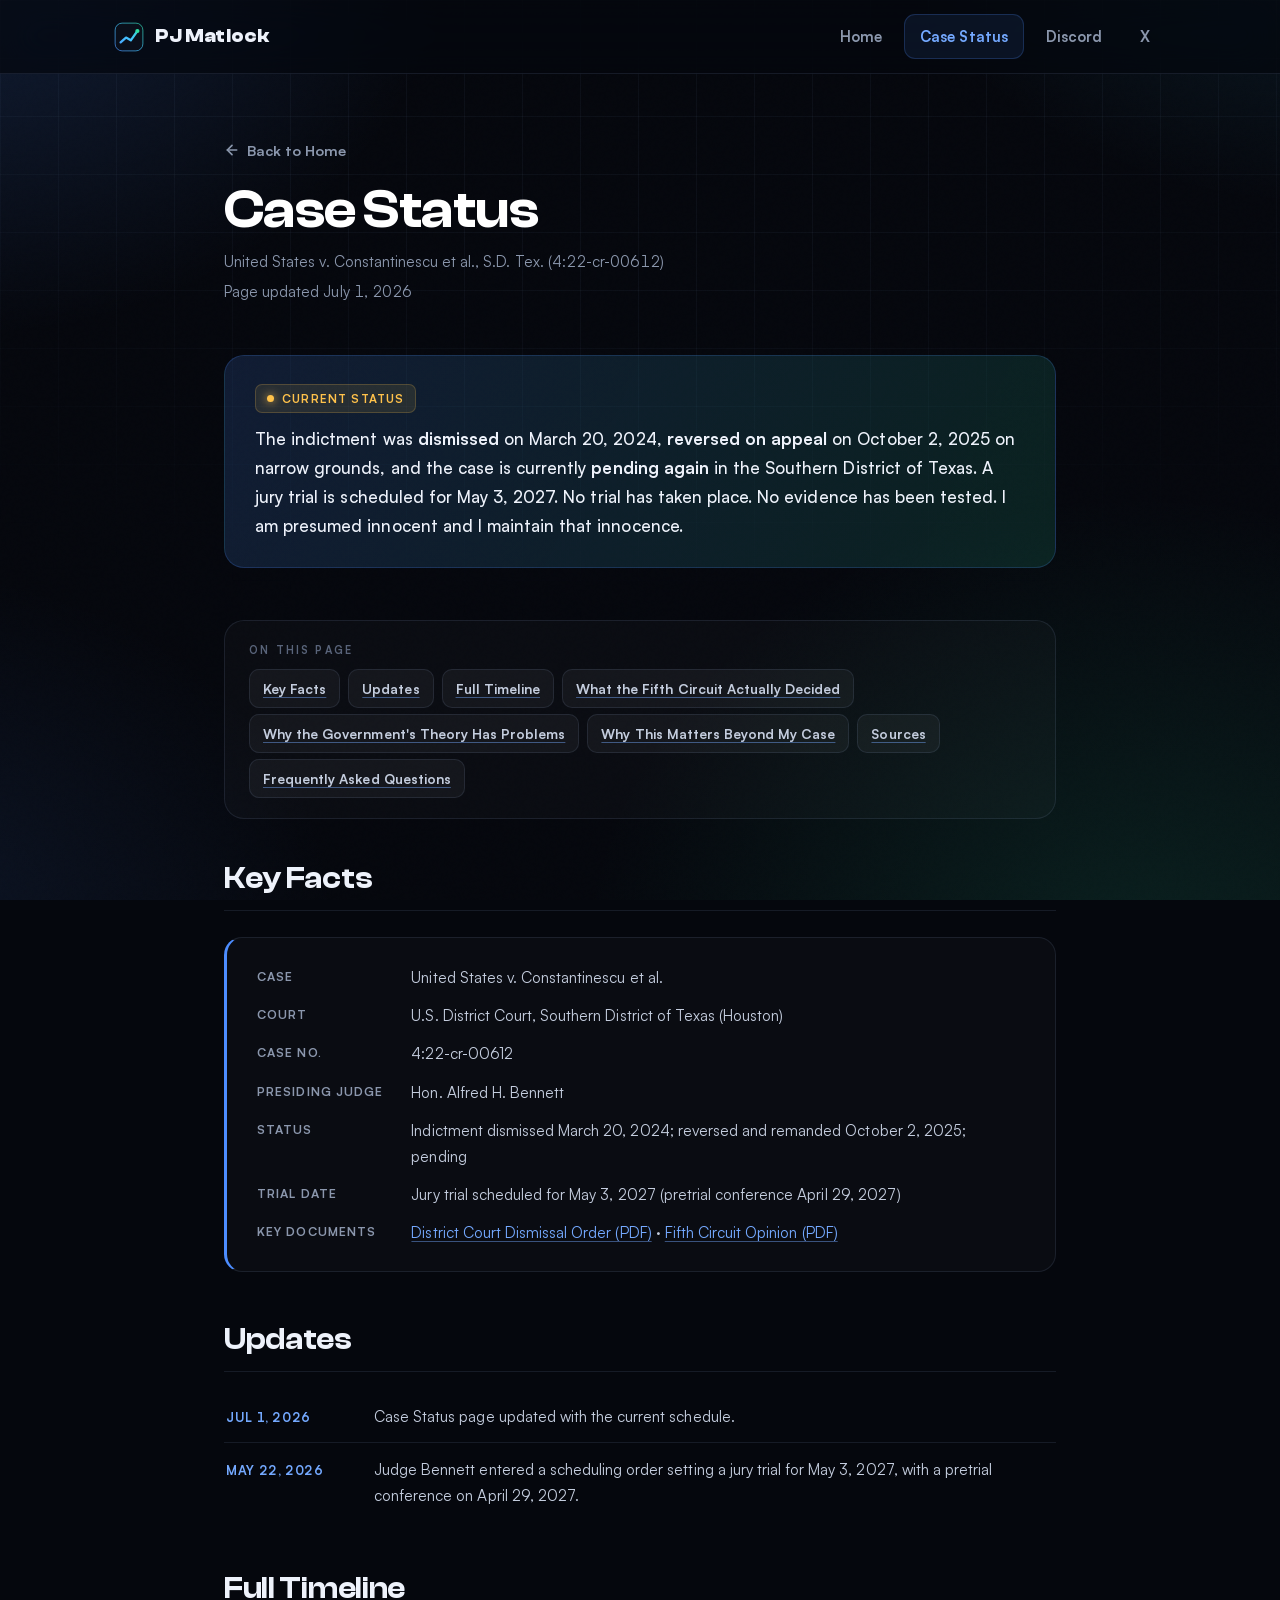
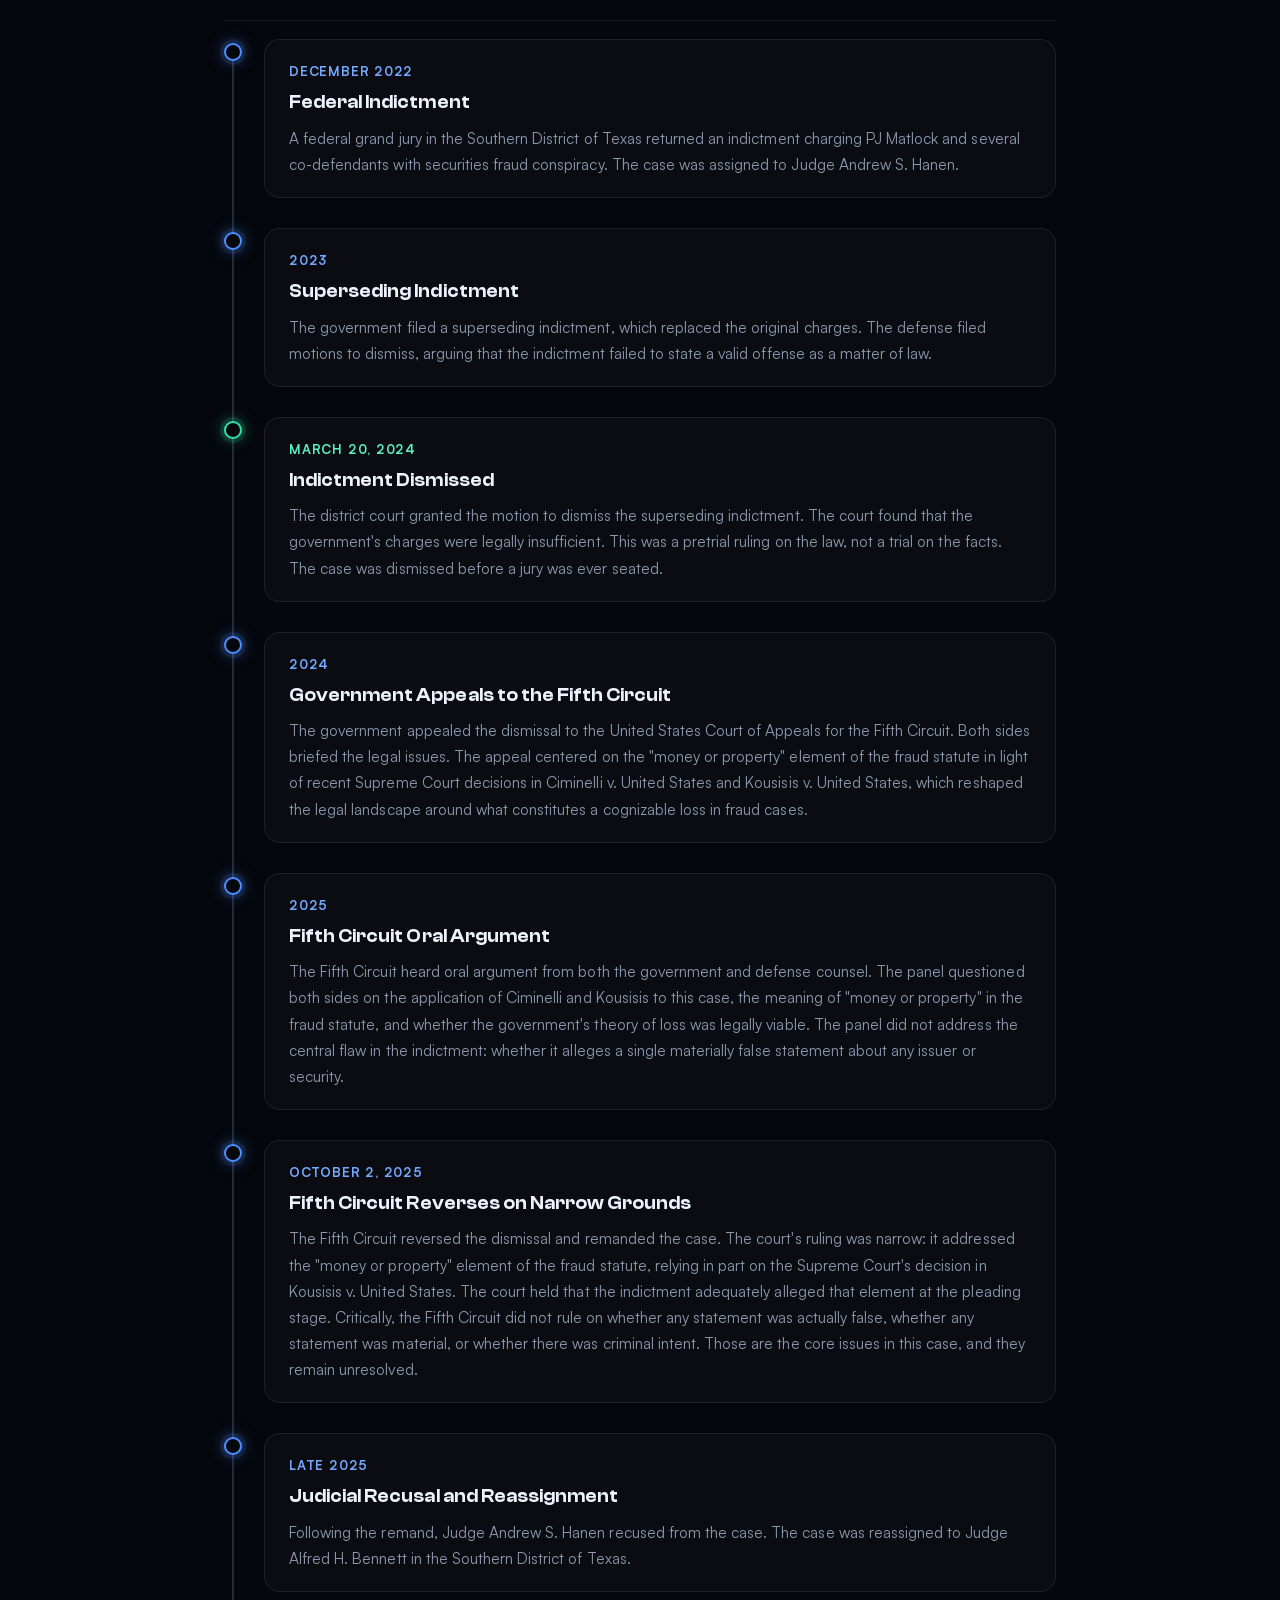
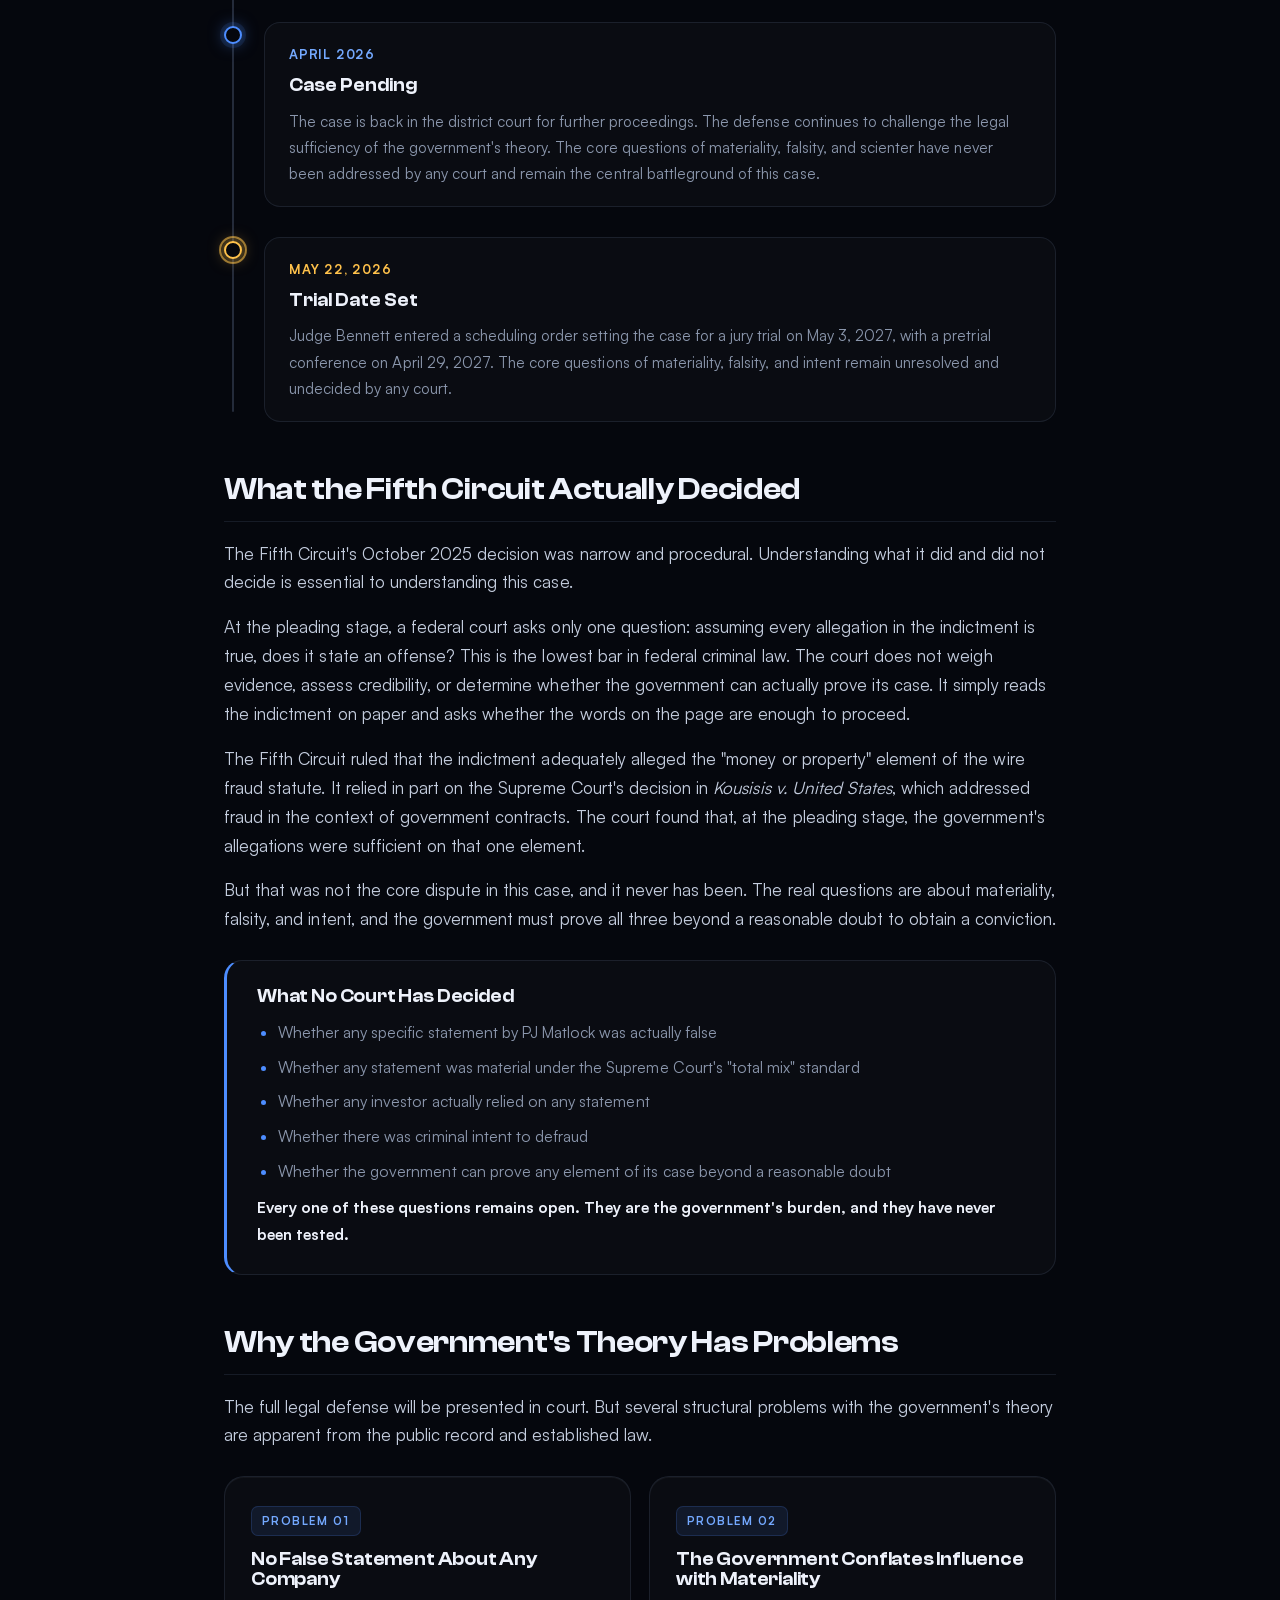
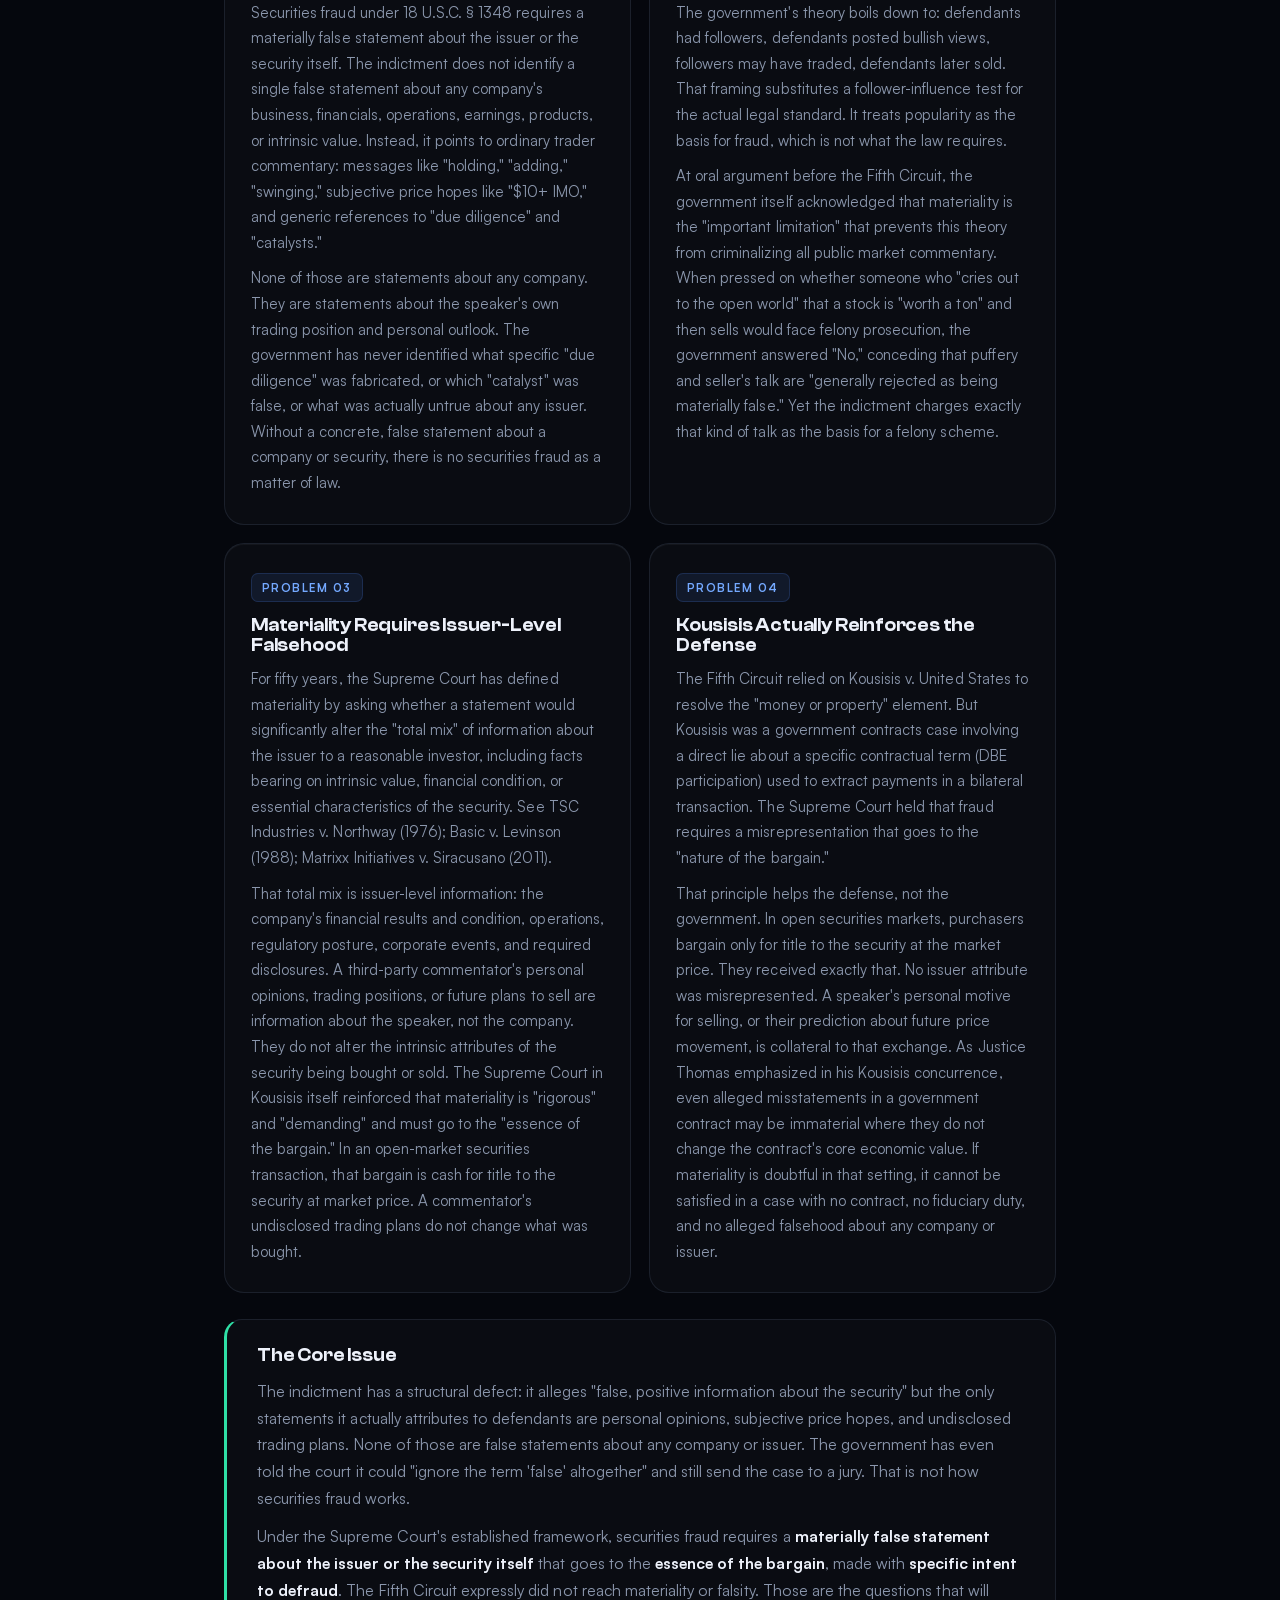
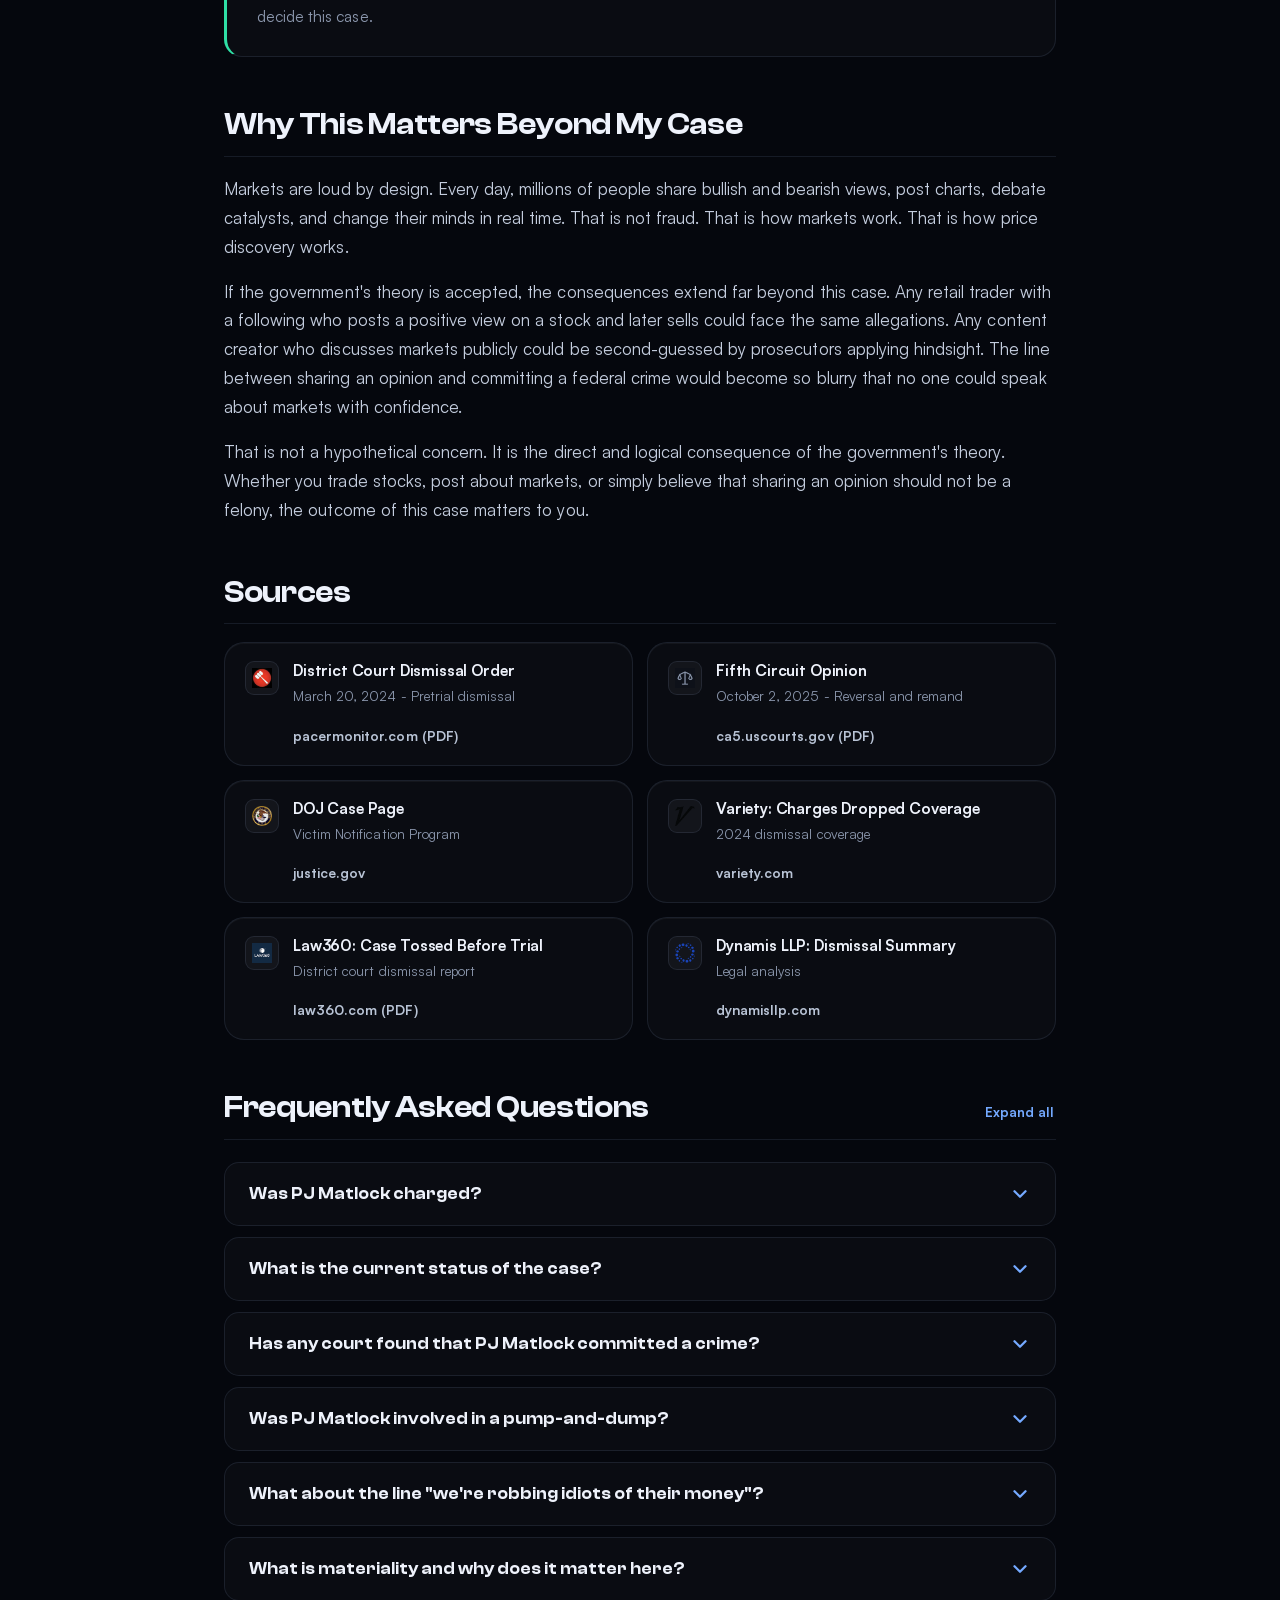
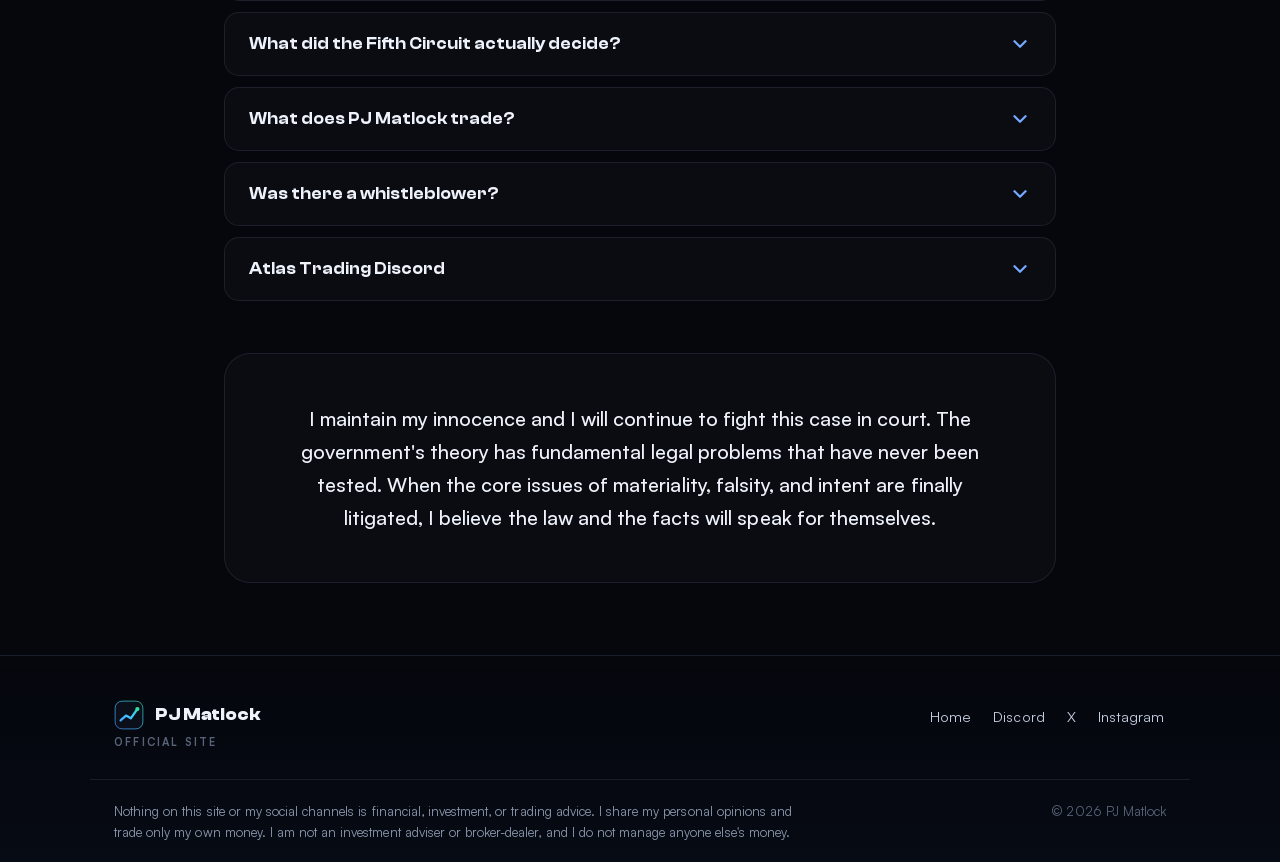
==== commit 7b20deb2: "Round 2: Halcyon promo upgrades, press coverage, story, key facts, ECF 750 schedule Per PJ's directi" ====
--- a/case-status/index.html
+++ b/case-status/index.html
@@ -18,7 +18,7 @@
   <link rel="manifest" href="/site.webmanifest" />
 
   <!-- Open Graph -->
-  <meta property="og:title" content="PJ Matlock - Case Status (April 2026)" />
+  <meta property="og:title" content="PJ Matlock - Case Status (July 2026)" />
   <meta property="og:description" content="Full timeline, defense overview, sources, and FAQs for United States v. Constantinescu et al." />
   <meta property="og:url" content="https://pjmatlock.com/case-status/" />
   <meta property="og:type" content="article" />
@@ -74,7 +74,7 @@
   {
     "@context":"https://schema.org",
     "@type":"Article",
-    "headline":"Case Status Update (April 2026): Full Timeline, Defense Overview, FAQs",
+    "headline":"Case Status Update (July 2026): Full Timeline, Defense Overview, FAQs",
     "image":"https://pjmatlock.com/assets/og-case-status.png",
     "datePublished":"2026-03-03",
     "dateModified":"2026-07-01",
@@ -82,7 +82,7 @@
     "publisher":{"@type":"Organization","name":"PJ Matlock Official","logo":{"@type":"ImageObject","url":"https://pjmatlock.com/assets/icon-512.png","width":512,"height":512}},
     "url":"https://pjmatlock.com/case-status/",
     "mainEntityOfPage":{"@type":"WebPage","@id":"https://pjmatlock.com/case-status/"},
-    "articleBody":"Full timeline and defense overview for United States v. Constantinescu et al. The district court dismissed the indictment on March 20, 2024. The government appealed. On October 2, 2025, the Fifth Circuit reversed on narrow grounds and remanded. As of April 2026, the case is pending again in the Southern District of Texas. The core issues of materiality, falsity, and scienter remain unresolved.",
+    "articleBody":"Full timeline and defense overview for United States v. Constantinescu et al. The district court dismissed the indictment on March 20, 2024. The government appealed. On October 2, 2025, the Fifth Circuit reversed on narrow grounds and remanded. As of July 2026, the case is pending again in the Southern District of Texas, and a jury trial is scheduled for May 3, 2027. The core issues of materiality, falsity, and scienter remain unresolved.",
     "citation":[
       "https://www.pacermonitor.com/view/5WMDVFY/USA_v_Constantinescu_et_al__txsdce-22-00612__0628.0.pdf",
       "https://www.ca5.uscourts.gov/opinions/pub/24/24-20143-CV0.pdf",
@@ -102,8 +102,8 @@
     "url":"https://pjmatlock.com/case-status/",
     "claimReviewed":"PJ Matlock's criminal case ended permanently on March 20, 2024.",
     "itemReviewed":{"@type":"Claim","datePublished":"2024-03-20","appearance":{"@type":"CreativeWork","name":"Third-party coverage stating the case ended in March 2024"}},
-    "reviewBody":"The district court dismissed the indictment on March 20, 2024, but the Fifth Circuit reversed that dismissal on October 2, 2025 and remanded the case. As of April 2026, the criminal case is pending again in the Southern District of Texas.",
-    "datePublished":"2026-04-13",
+    "reviewBody":"The district court dismissed the indictment on March 20, 2024, but the Fifth Circuit reversed that dismissal on October 2, 2025 and remanded the case. As of July 2026, the criminal case is pending again in the Southern District of Texas, with a jury trial scheduled for May 3, 2027.",
+    "datePublished":"2026-07-01",
     "author":{"@type":"Organization","name":"PJ Matlock Official"},
     "reviewRating":{"@type":"Rating","ratingValue":"1","bestRating":"5","worstRating":"1","alternateName":"False"}
   }
@@ -116,7 +116,7 @@
    "@type":"FAQPage",
    "mainEntity":[
     {"@type":"Question","name":"Was PJ Matlock charged?","acceptedAnswer":{"@type":"Answer","text":"<p>Yes. In December 2022, a federal grand jury in the Southern District of Texas returned an indictment charging PJ Matlock and several co-defendants with securities fraud conspiracy. The government later filed a superseding indictment with revised charges.</p><p>The district court dismissed the superseding indictment on March 20, 2024, finding the charges legally insufficient. The government appealed, and on October 2, 2025, the Fifth Circuit reversed on narrow procedural grounds and sent the case back to the district court.</p><p>The case is currently pending. PJ Matlock maintains his innocence of all charges.</p>"}},
-    {"@type":"Question","name":"What is the current status of the case?","acceptedAnswer":{"@type":"Answer","text":"<p>As of April 2026, the case is pending in the Southern District of Texas following the Fifth Circuit's reversal and remand. Judge Andrew S. Hanen has recused, and the case is now assigned to Judge Alfred H. Bennett.</p><p>No trial date has been set. No evidence has been presented or tested in court. The core legal issues, including materiality, falsity, and scienter (criminal intent), remain unresolved and will be the subject of further proceedings. PJ Matlock continues to maintain his innocence.</p>"}},
+    {"@type":"Question","name":"What is the current status of the case?","acceptedAnswer":{"@type":"Answer","text":"<p>As of July 2026, the case is pending in the Southern District of Texas following the Fifth Circuit's reversal and remand. Judge Andrew S. Hanen has recused, and the case is now assigned to Judge Alfred H. Bennett.</p><p>A jury trial is scheduled for May 3, 2027. No evidence has been presented or tested in court. The core legal issues, including materiality, falsity, and scienter (criminal intent), remain unresolved and will be the subject of further proceedings. PJ Matlock continues to maintain his innocence.</p>"}},
     {"@type":"Question","name":"Has any court found that PJ Matlock committed a crime?","acceptedAnswer":{"@type":"Answer","text":"<p>No. No court at any level has found that PJ Matlock committed any criminal act.</p><p>The district court dismissed the indictment before trial ever began. The Fifth Circuit reversed that dismissal, but its ruling was limited to whether the indictment was sufficient at the pleading stage, which is the lowest legal bar in federal criminal law. At the pleading stage, the court accepts the government's allegations as true for purposes of analysis only and asks whether the words on paper state an offense. The court does not weigh evidence, assess credibility, or determine whether the government can prove its case.</p><p>Whether any statement was actually false, actually material, or made with criminal intent has never been decided by any court. The government must still prove every element beyond a reasonable doubt, and that has not happened.</p>"}},
     {"@type":"Question","name":"Was PJ Matlock involved in a pump-and-dump?","acceptedAnswer":{"@type":"Answer","text":"<p>The government alleges a securities fraud conspiracy. PJ Matlock categorically denies these allegations and maintains his innocence.</p><p>It is important to understand what a \"pump-and-dump\" actually requires under the law. It is not enough to show that someone was bullish on a stock and later sold it. That is what traders do every day. A pump-and-dump requires proof that specific statements were objectively false (not just opinions), that those statements were material under the Supreme Court's \"total mix\" standard (not just influential), and that the defendant acted with specific intent to defraud (not just intent to trade profitably).</p><p>A federal judge reviewed the government's indictment and dismissed it in March 2024, finding the charges legally insufficient. That dismissal was reversed on narrow procedural grounds in October 2025. No evidence has been tested at trial. PJ Matlock does not believe the government can meet its burden of proof on the elements that matter.</p>"}},
     {"@type":"Question","name":"What about the line \"we're robbing idiots of their money\"?","acceptedAnswer":{"@type":"Answer","text":"<p>That statement was allegedly made in a private voice chat room. PJ Matlock was not in that chat room. The vast majority of the defendants in this case were not in that chat room.</p><p>The statement is attributed in public reporting and court filings to a different defendant who later entered a guilty plea. PJ Matlock had no knowledge of that statement at the time it was allegedly made and had no involvement in it.</p><p>It is important not to conflate the actions or statements of one individual with those of other people who were not present and had no knowledge of what was said.</p>"}},
@@ -131,8 +131,8 @@
 
   <link rel="preload" href="/assets/fonts/ClashDisplay-700.woff2" as="font" type="font/woff2" crossorigin />
   <link rel="preload" href="/assets/fonts/Satoshi-400.woff2" as="font" type="font/woff2" crossorigin />
-  <link rel="stylesheet" href="/assets/site.css?v=20260701" />
-  <script src="/assets/site.js?v=20260701" defer></script>
+  <link rel="stylesheet" href="/assets/site.css?v=20260701b" />
+  <script src="/assets/site.js?v=20260701b" defer></script>
 </head>
 <body>
   <a class="skip-link" href="#main">Skip to content</a>
@@ -177,13 +177,15 @@
     <!-- Status Callout -->
     <div class="status-callout reveal">
       <div class="status-label"><span class="dot"></span> Current Status</div>
-      <p>The indictment was <strong>dismissed</strong> on March 20, 2024, <strong>reversed on appeal</strong> on October 2, 2025 on narrow grounds, and the case is currently <strong>pending again</strong> in the Southern District of Texas. No trial has taken place. No evidence has been tested. I am presumed innocent and I maintain that innocence.</p>
+      <p>The indictment was <strong>dismissed</strong> on March 20, 2024, <strong>reversed on appeal</strong> on October 2, 2025 on narrow grounds, and the case is currently <strong>pending again</strong> in the Southern District of Texas. A jury trial is scheduled for May 3, 2027. No trial has taken place. No evidence has been tested. I am presumed innocent and I maintain that innocence.</p>
     </div>
 
     <!-- On this page -->
     <nav class="toc reveal" aria-label="On this page">
       <div class="toc-label">On this page</div>
       <ol>
+        <li><a href="#key-facts">Key Facts</a></li>
+        <li><a href="#updates">Updates</a></li>
         <li><a href="#timeline">Full Timeline</a></li>
         <li><a href="#fifth-circuit">What the Fifth Circuit Actually Decided</a></li>
         <li><a href="#problems">Why the Government's Theory Has Problems</a></li>
@@ -193,6 +195,35 @@
       </ol>
     </nav>
 
+    <!-- Key Facts -->
+    <section class="content-section reveal" id="key-facts">
+      <h2>Key Facts</h2>
+      <div class="callout factbox">
+        <dl>
+          <dt>Case</dt><dd>United States v. Constantinescu et al.</dd>
+          <dt>Court</dt><dd>U.S. District Court, Southern District of Texas (Houston)</dd>
+          <dt>Case No.</dt><dd>4:22-cr-00612</dd>
+          <dt>Presiding judge</dt><dd>Hon. Alfred H. Bennett</dd>
+          <dt>Status</dt><dd>Indictment dismissed March 20, 2024; reversed and remanded October 2, 2025; pending</dd>
+          <dt>Trial date</dt><dd>Jury trial scheduled for May 3, 2027 (pretrial conference April 29, 2027)</dd>
+          <dt>Key documents</dt><dd><a href="https://www.pacermonitor.com/view/5WMDVFY/USA_v_Constantinescu_et_al__txsdce-22-00612__0628.0.pdf" target="_blank" rel="noopener">District Court Dismissal Order (PDF)</a> &middot; <a href="https://www.ca5.uscourts.gov/opinions/pub/24/24-20143-CV0.pdf" target="_blank" rel="noopener">Fifth Circuit Opinion (PDF)</a></dd>
+        </dl>
+      </div>
+    </section>
+
+    <!-- Updates -->
+    <section class="content-section reveal" id="updates">
+      <h2>Updates</h2>
+      <div class="update-row">
+        <div class="update-date">Jul 1, 2026</div>
+        <div class="update-text">Case Status page updated with the current schedule.</div>
+      </div>
+      <div class="update-row">
+        <div class="update-date">May 22, 2026</div>
+        <div class="update-text">Judge Bennett entered a scheduling order setting a jury trial for May 3, 2027, with a pretrial conference on April 29, 2027.</div>
+      </div>
+    </section>
+
     <!-- Timeline -->
     <section class="timeline content-section reveal" id="timeline">
       <h2>Full Timeline</h2>
@@ -262,12 +293,21 @@
           </div>
         </div>
 
-        <div class="tl-item amber">
+        <div class="tl-item">
           <div class="tl-dot"></div>
           <div class="tl-card">
             <div class="tl-date">April 2026</div>
             <div class="tl-title">Case Pending</div>
-            <div class="tl-desc">The case is back in the district court for further proceedings. No trial date has been set. The defense continues to challenge the legal sufficiency of the government's theory. The core questions of materiality, falsity, and scienter have never been addressed by any court and remain the central battleground of this case.</div>
+            <div class="tl-desc">The case is back in the district court for further proceedings. The defense continues to challenge the legal sufficiency of the government's theory. The core questions of materiality, falsity, and scienter have never been addressed by any court and remain the central battleground of this case.</div>
+          </div>
+        </div>
+
+        <div class="tl-item amber">
+          <div class="tl-dot"></div>
+          <div class="tl-card">
+            <div class="tl-date">May 22, 2026</div>
+            <div class="tl-title">Trial Date Set</div>
+            <div class="tl-desc">Judge Bennett entered a scheduling order setting the case for a jury trial on May 3, 2027, with a pretrial conference on April 29, 2027. The core questions of materiality, falsity, and intent remain unresolved and undecided by any court.</div>
           </div>
         </div>
       </div>
@@ -435,8 +475,8 @@
           <svg class="faq-chevron" aria-hidden="true" focusable="false" viewBox="0 0 24 24" fill="none" stroke="currentColor" stroke-width="2.5" stroke-linecap="round" stroke-linejoin="round"><polyline points="6 9 12 15 18 9"/></svg>
         </button>
         <div class="faq-a"><div class="faq-a-inner"><div>
-          <p>As of April 2026, the case is pending in the Southern District of Texas following the Fifth Circuit's reversal and remand. Judge Andrew S. Hanen has recused, and the case is now assigned to Judge Alfred H. Bennett.</p>
-          <p>No trial date has been set. No evidence has been presented or tested in court. The core legal issues, including materiality, falsity, and scienter (criminal intent), remain unresolved and will be the subject of further proceedings. PJ Matlock continues to maintain his innocence.</p>
+          <p>As of July 2026, the case is pending in the Southern District of Texas following the Fifth Circuit's reversal and remand. Judge Andrew S. Hanen has recused, and the case is now assigned to Judge Alfred H. Bennett.</p>
+          <p>A jury trial is scheduled for May 3, 2027. No evidence has been presented or tested in court. The core legal issues, including materiality, falsity, and scienter (criminal intent), remain unresolved and will be the subject of further proceedings. PJ Matlock continues to maintain his innocence.</p>
         </div></div></div>
       </div>
 
--- a/assets/site.css
+++ b/assets/site.css
@@ -172,7 +172,7 @@
 /* ----------------------------------------------------------------
    Navigation
    ---------------------------------------------------------------- */
-nav {
+body > nav, .site-header nav {
   position: sticky; top: 0; z-index: 200;
   backdrop-filter: blur(22px) saturate(1.5);
   -webkit-backdrop-filter: blur(22px) saturate(1.5);
@@ -546,7 +546,13 @@
 }
 .offer .offer-label { font-size: .8rem; font-weight: 700; letter-spacing: .14em; text-transform: uppercase; color: var(--green-bright); margin-bottom: 16px; }
 .offer .pct { font-family: var(--font-display); font-size: clamp(3rem, 9vw, 5rem); font-weight: 700; line-height: 1; color: #fff; letter-spacing: -.03em; }
-.code-badge { display: inline-flex; align-items: center; gap: 10px; font-family: var(--font-display); font-weight: 700; font-size: 1.3rem; letter-spacing: .22em; color: #fff; background: rgba(47, 224, 166, .12); border: 1px dashed rgba(47, 224, 166, .45); border-radius: 12px; padding: 10px 24px; margin: 6px 0; }
+.code-badge { display: inline-flex; align-items: center; justify-content: center; gap: 10px; font-family: var(--font-display); font-weight: 700; font-size: 1.3rem; letter-spacing: .22em; color: #fff; background: rgba(47, 224, 166, .12); border: 1px dashed rgba(47, 224, 166, .45); border-radius: 12px; padding: 10px 24px; margin: 6px 0; }
+/* Tap-to-copy variant (halcyon page) */
+button.code-badge { cursor: pointer; min-width: 150px; transition: border-color .2s, background .2s, transform .16s ease; }
+button.code-badge:hover { border-color: rgba(47, 224, 166, .8); background: rgba(47, 224, 166, .18); transform: translateY(-1px); }
+button.code-badge .cb-icon { width: 18px; height: 18px; opacity: .65; letter-spacing: 0; }
+.code-badge.copied { border-style: solid; border-color: var(--green); background: rgba(47, 224, 166, .2); font-size: 1.05rem; letter-spacing: .08em; }
+.copy-hint { font-size: .78rem; color: var(--dim); margin-top: 6px; }
 .disclosure { font-size: .82rem; color: var(--muted); border-top: 1px solid var(--hairline); margin-top: 36px; padding-top: 20px; }
 
 /* ----------------------------------------------------------------
@@ -572,11 +578,34 @@
 @media (max-width: 720px) { .foot-grid, .foot-bottom { flex-direction: column; } }
 
 /* ----------------------------------------------------------------
-   Partner card (home): balanced container for the affiliate note
-   ---------------------------------------------------------------- */
-.partner-card { padding: 38px 40px; }
+   Partner card (home): copy left, offer chip right
+   ---------------------------------------------------------------- */
+.partner-card { padding: 38px 40px; display: grid; grid-template-columns: 1fr auto; align-items: center; gap: 36px; }
 .partner-card .section-desc { max-width: 640px; }
-@media (max-width: 720px) { .partner-card { padding: 28px 24px; } }
+.partner-chip { text-align: center; padding: 26px 36px; border-radius: 18px; background: rgba(47, 224, 166, .05); border: 1px solid rgba(47, 224, 166, .2); }
+.partner-chip .pct-sm { font-family: var(--font-display); font-weight: 700; font-size: 2.3rem; color: #fff; letter-spacing: -.02em; line-height: 1; margin-bottom: 12px; }
+@media (max-width: 800px) { .partner-card { grid-template-columns: 1fr; padding: 28px 24px; } .partner-chip { display: none; } }
+
+/* Coverage grid variant: three outlets side by side */
+.sources.three { grid-template-columns: repeat(3, 1fr); }
+@media (max-width: 860px) { .sources.three { grid-template-columns: 1fr; } }
+
+/* ----------------------------------------------------------------
+   Key facts box (case-status)
+   ---------------------------------------------------------------- */
+.factbox dl { display: grid; grid-template-columns: max-content 1fr; gap: 12px 28px; margin: 0; }
+.factbox dt { font-size: .76rem; font-weight: 700; letter-spacing: .09em; text-transform: uppercase; color: var(--muted); padding-top: 3px; }
+.factbox dd { margin: 0; color: var(--ink-soft); font-size: .96rem; }
+@media (max-width: 560px) { .factbox dl { grid-template-columns: 1fr; gap: 2px 0; } .factbox dd { margin-bottom: 12px; } }
+
+/* ----------------------------------------------------------------
+   Updates log (case-status)
+   ---------------------------------------------------------------- */
+.update-row { display: flex; gap: 20px; padding: 13px 2px; border-bottom: 1px solid var(--hairline); align-items: baseline; }
+.update-row:last-child { border-bottom: none; }
+.update-date { flex: 0 0 128px; font-size: .8rem; font-weight: 700; color: var(--blue-bright); text-transform: uppercase; letter-spacing: .05em; font-variant-numeric: tabular-nums; }
+.update-text { color: var(--ink-soft); font-size: .96rem; }
+@media (max-width: 560px) { .update-row { flex-direction: column; gap: 3px; } }
 
 /* ----------------------------------------------------------------
    On-this-page quick nav (case-status)
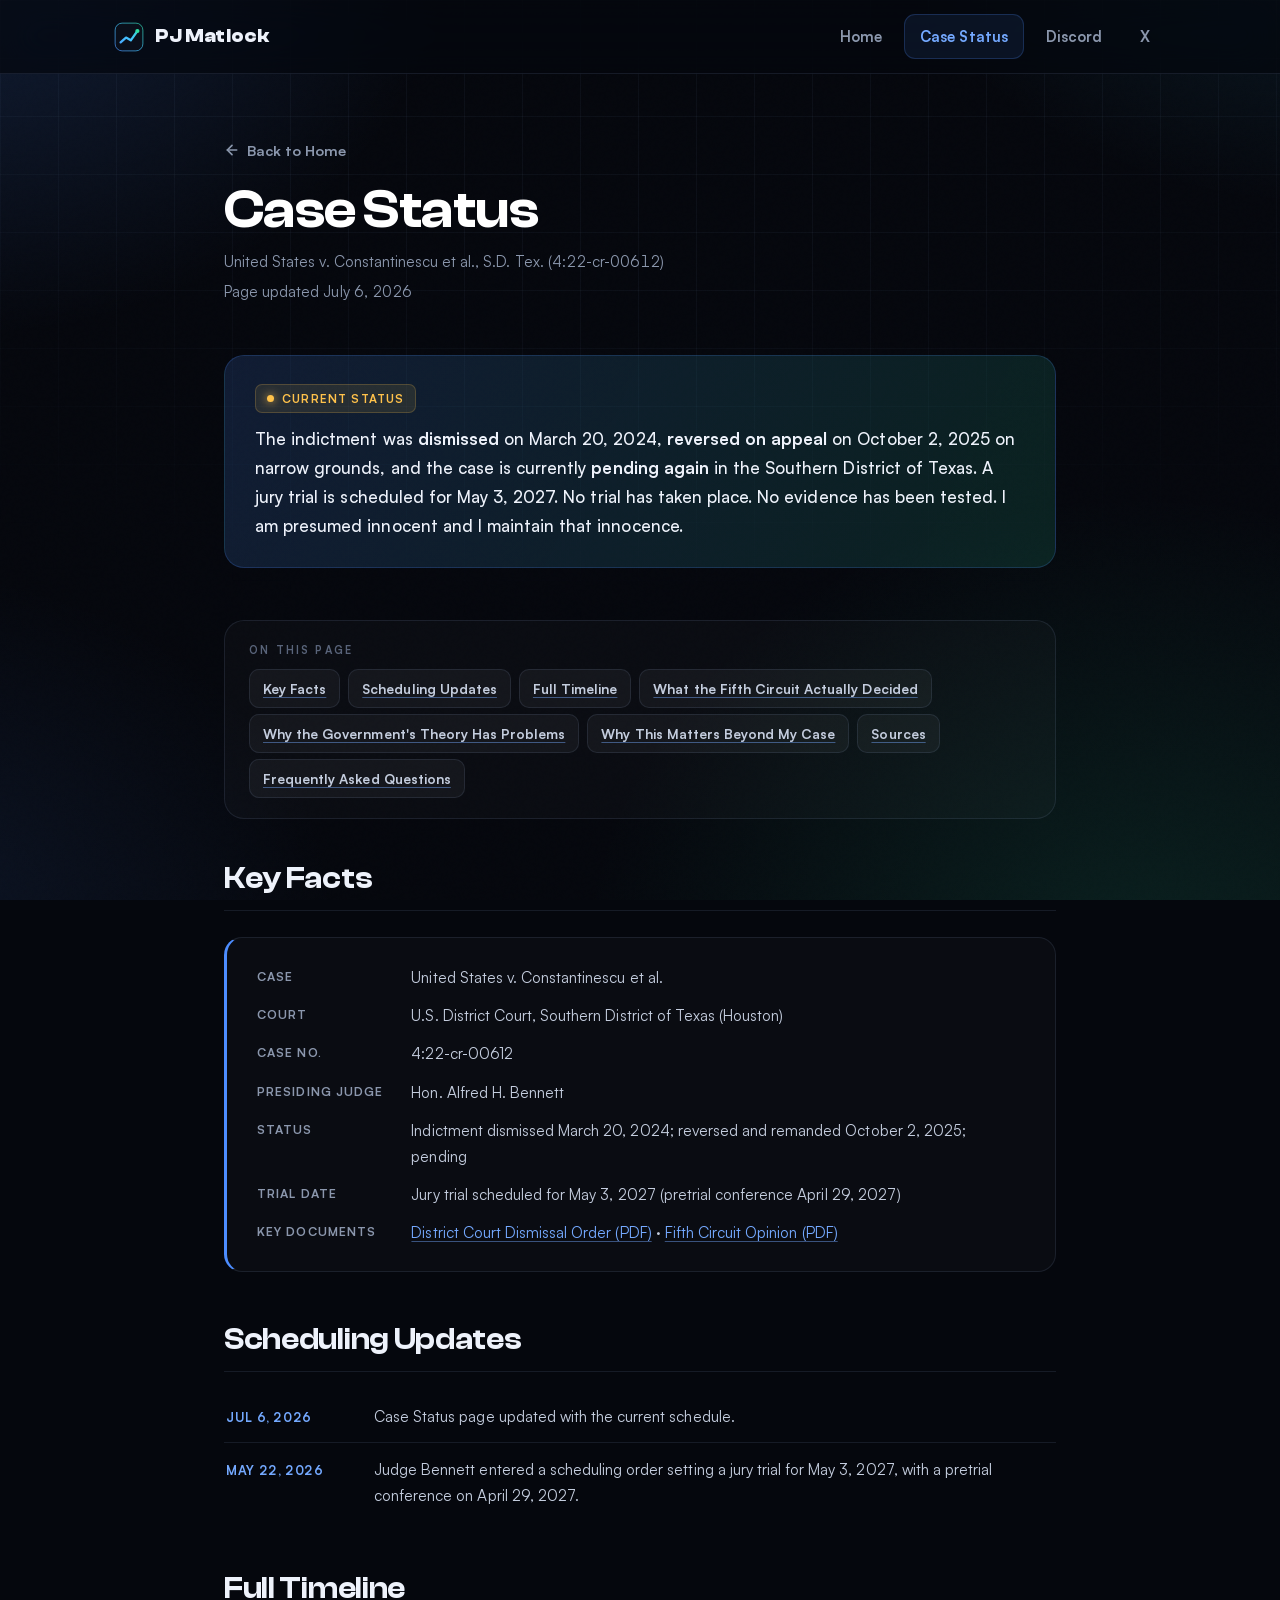
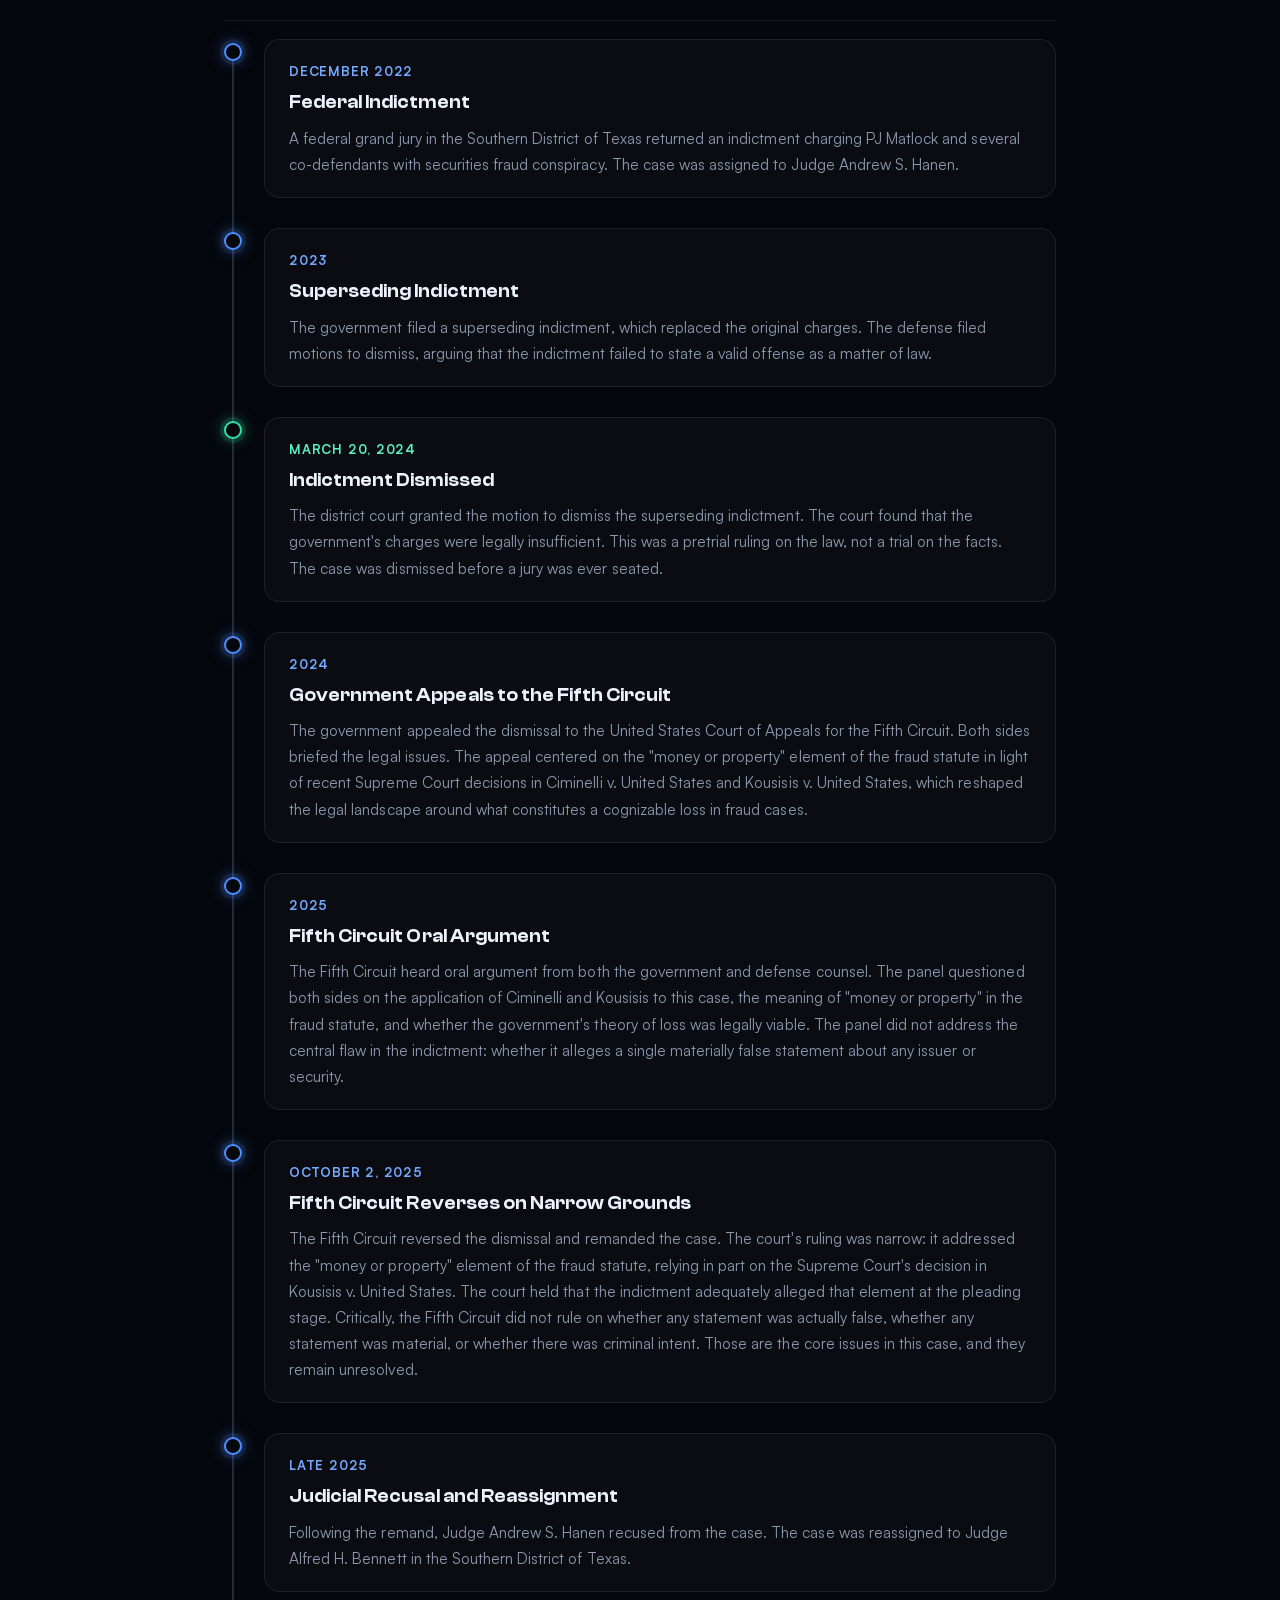
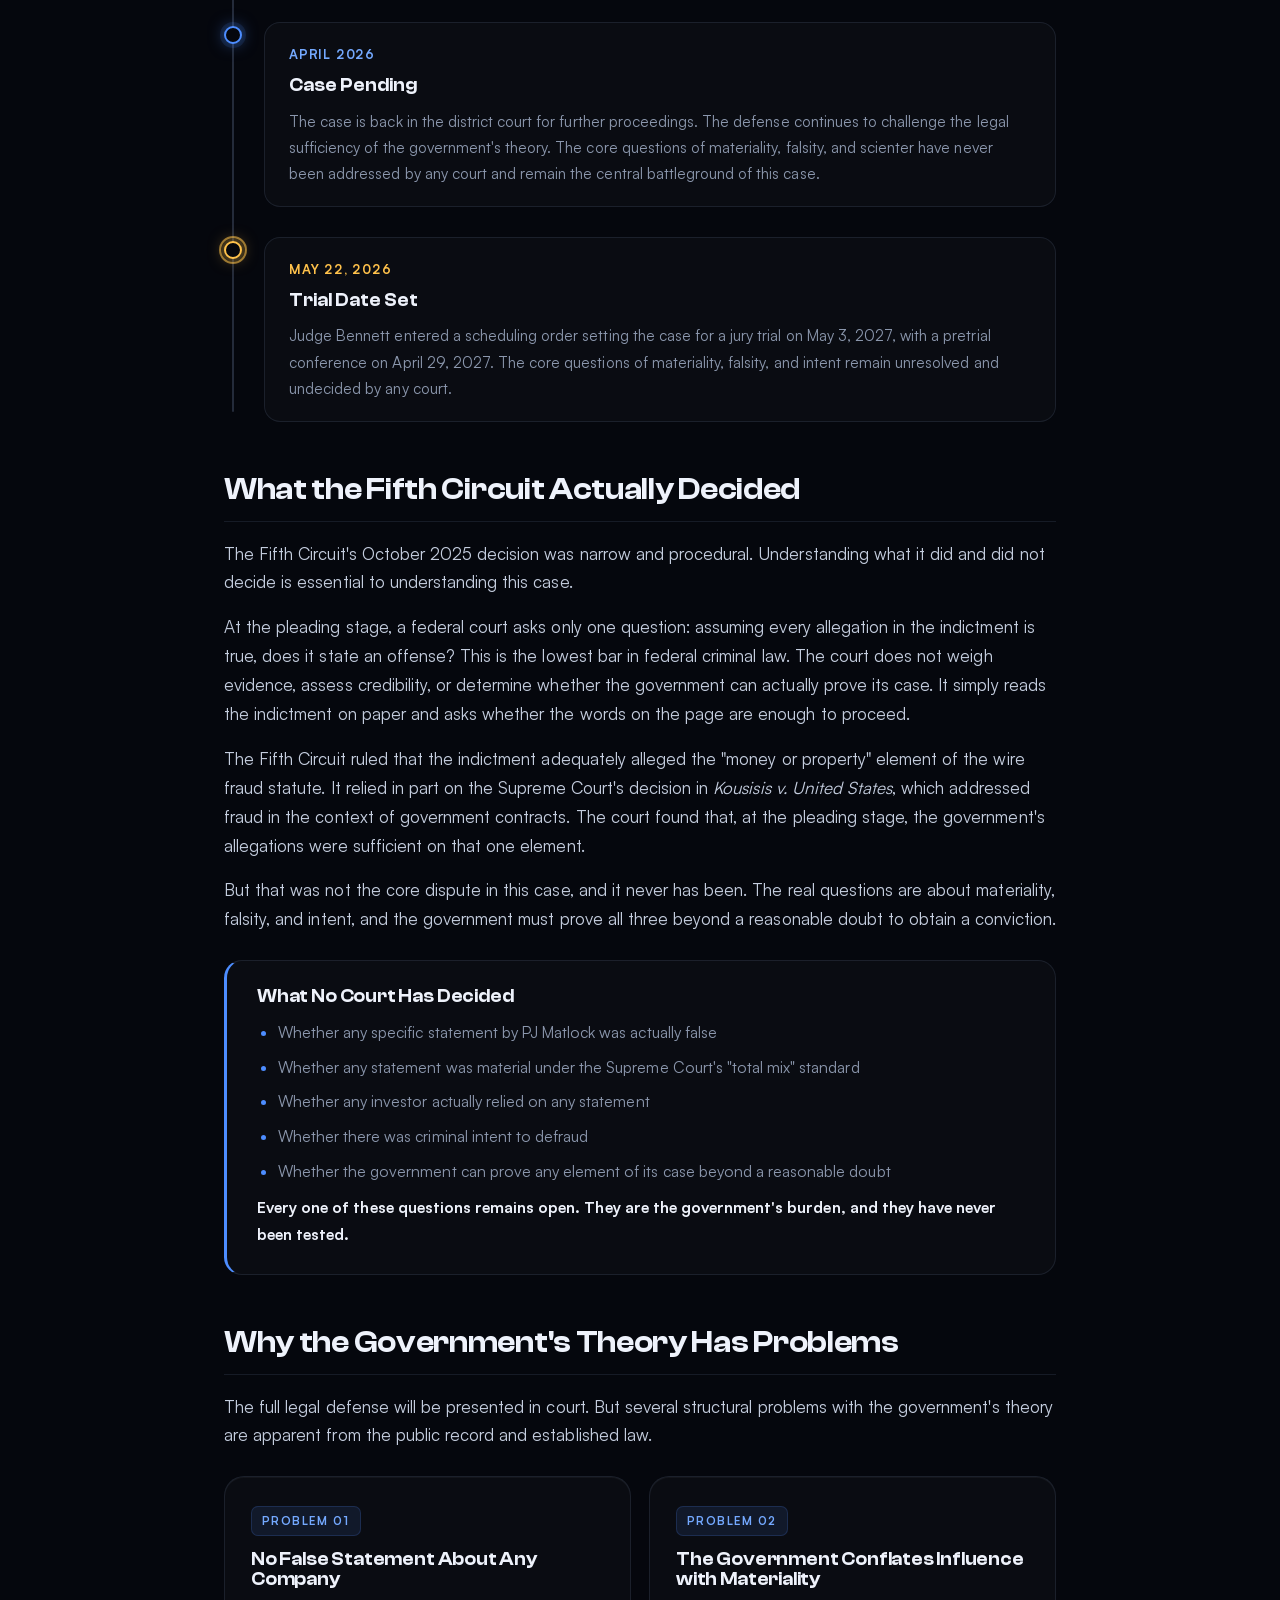
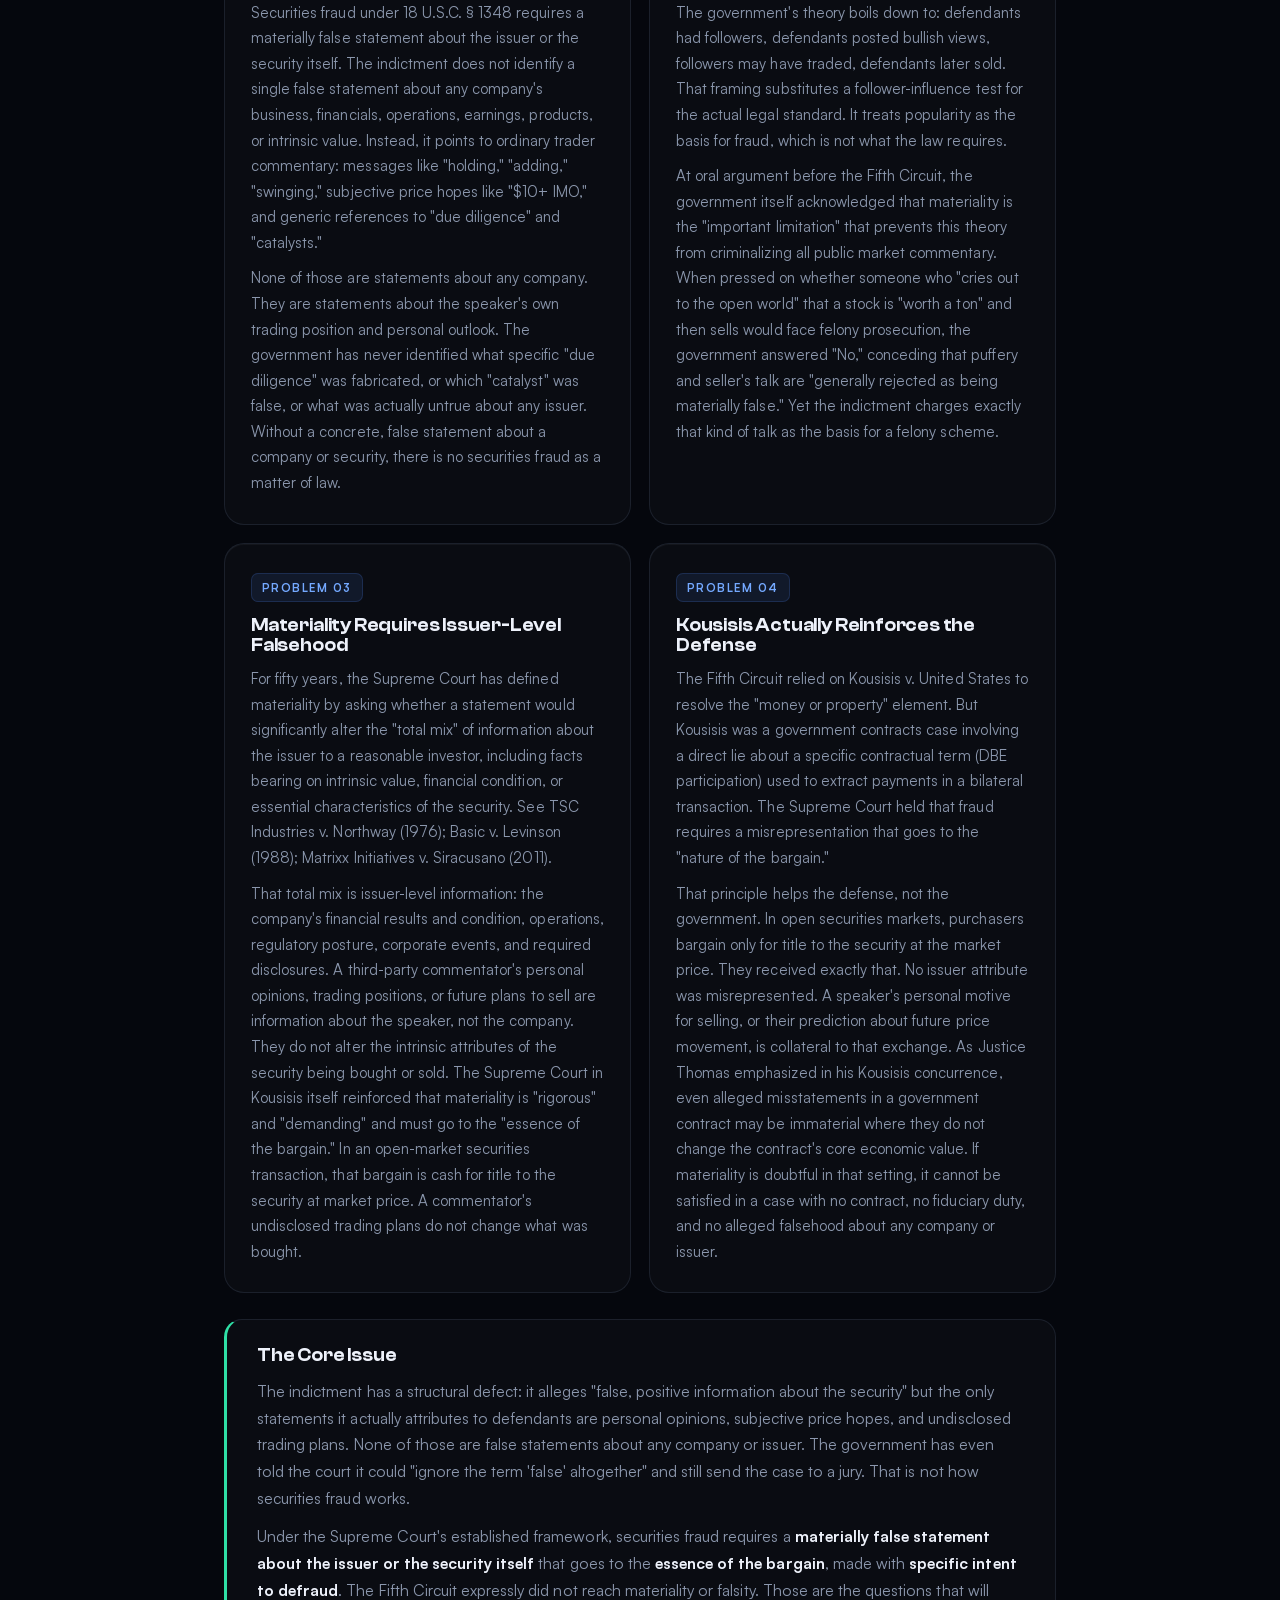
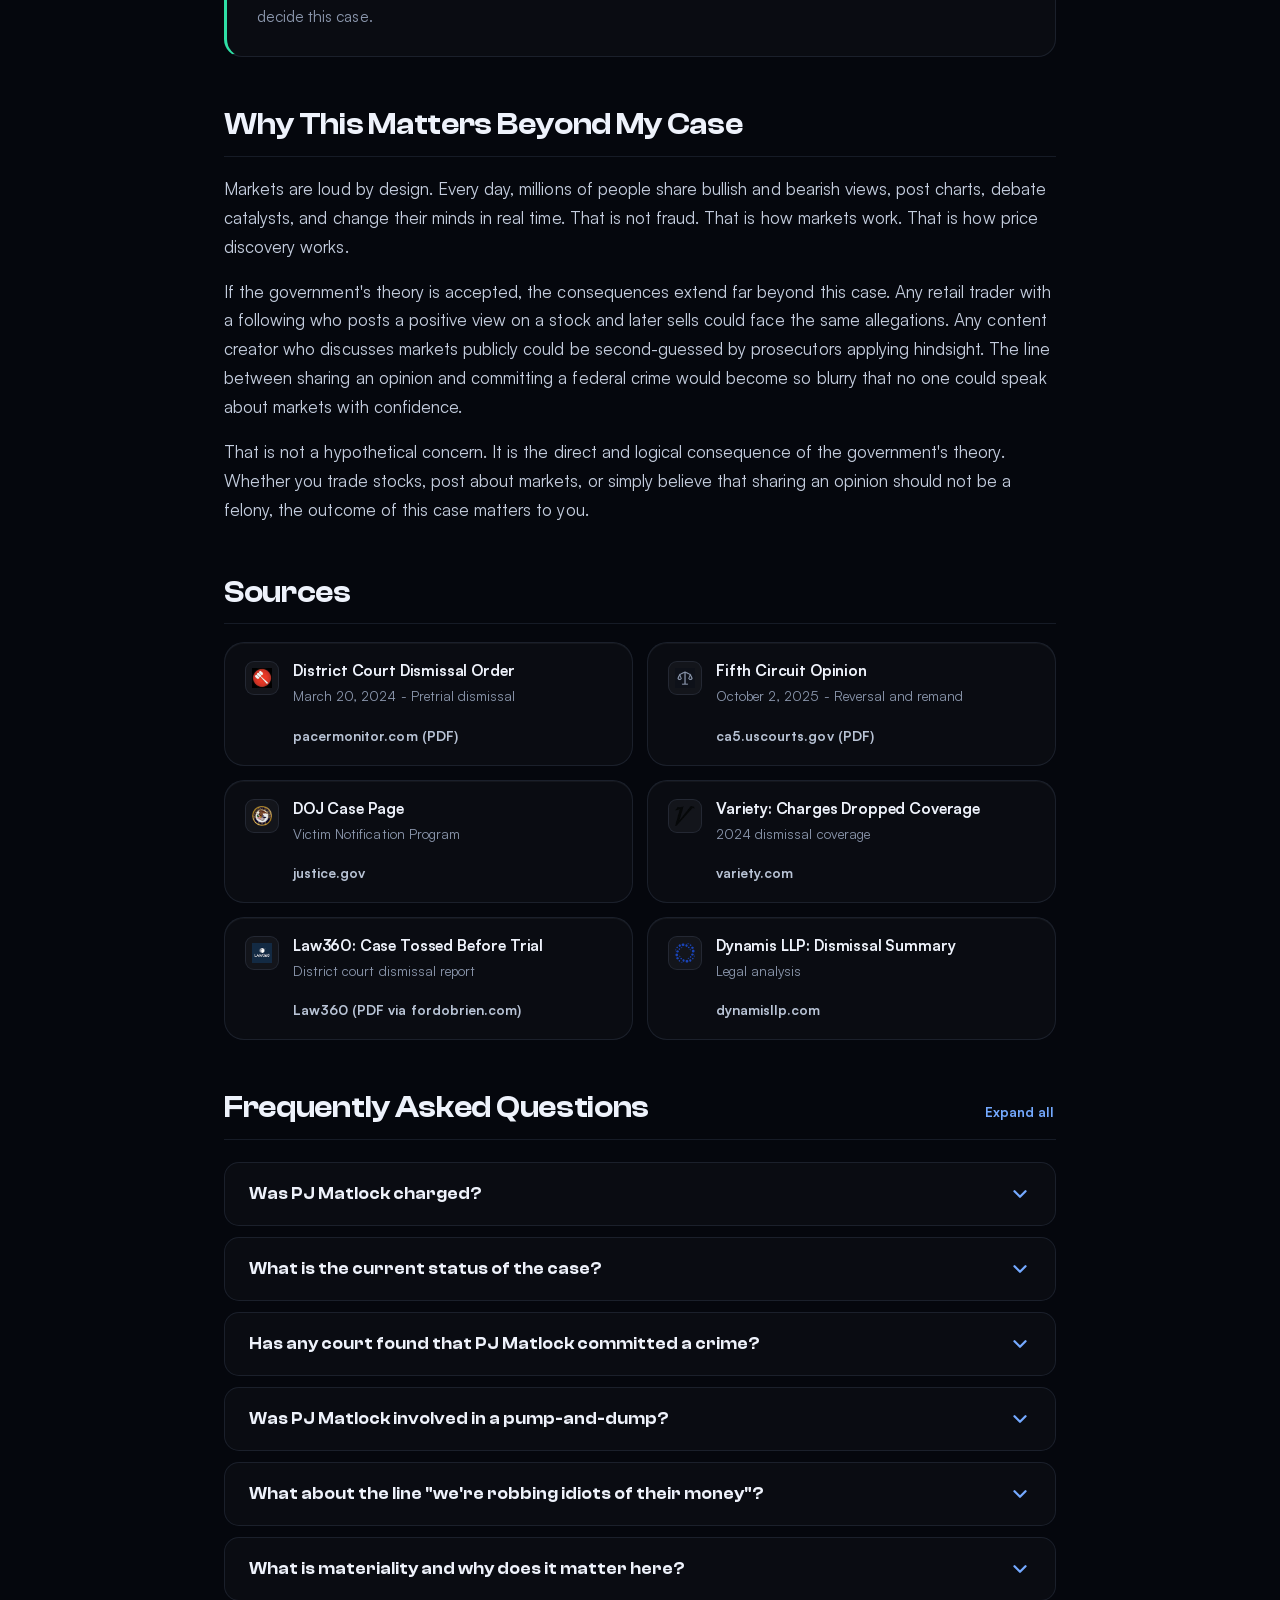
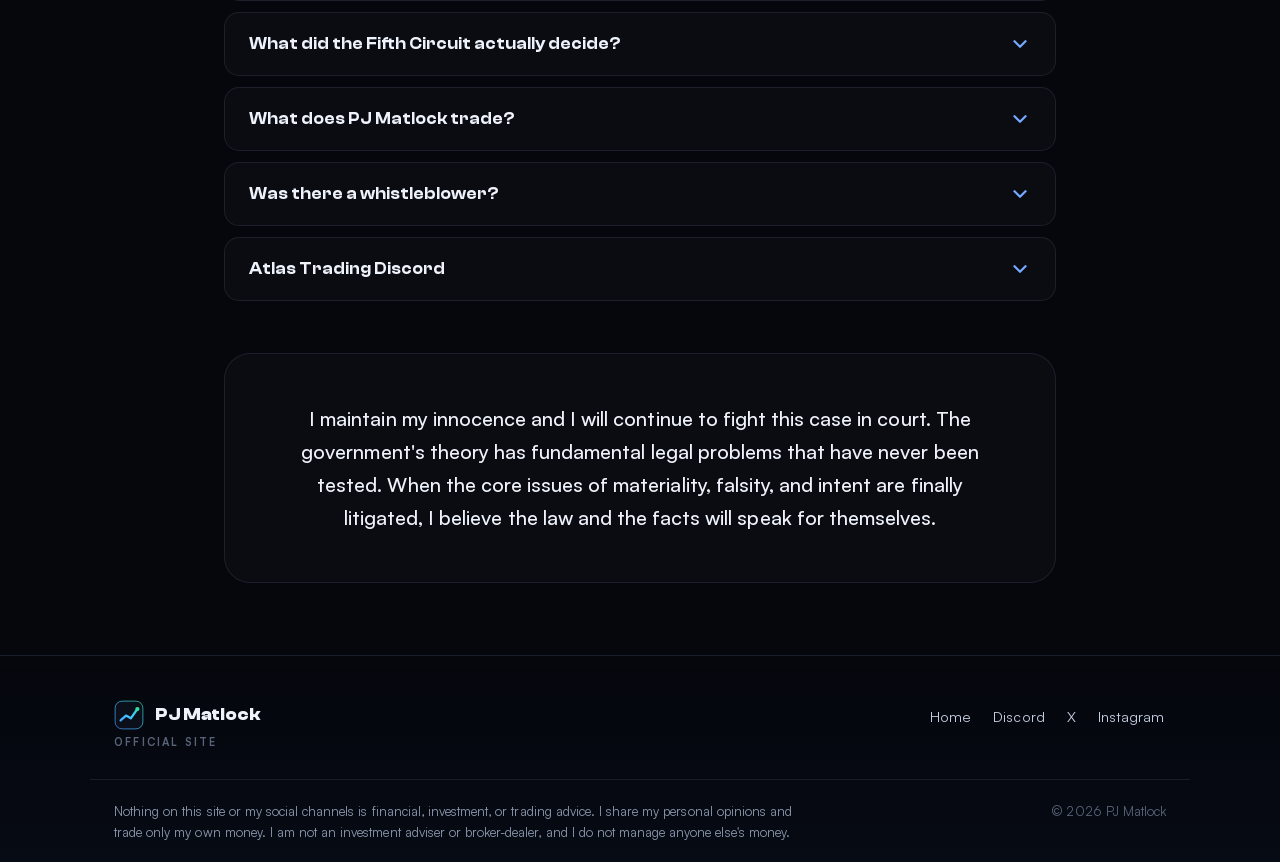
==== commit 30582362: "Apply adversarial-review fixes: print legibility, exact quotes, defused framing From a 3-reviewer ve" ====
--- a/case-status/index.html
+++ b/case-status/index.html
@@ -28,7 +28,7 @@
   <meta property="og:image:height" content="630" />
   <meta property="og:image:alt" content="PJ Matlock - Case Status" />
   <meta property="article:published_time" content="2026-03-03" />
-  <meta property="article:modified_time" content="2026-07-01" />
+  <meta property="article:modified_time" content="2026-07-06" />
   <meta property="article:author" content="https://pjmatlock.com/" />
   <meta name="twitter:card" content="summary_large_image" />
   <meta name="twitter:site" content="@pj_matlock" />
@@ -77,7 +77,7 @@
     "headline":"Case Status Update (July 2026): Full Timeline, Defense Overview, FAQs",
     "image":"https://pjmatlock.com/assets/og-case-status.png",
     "datePublished":"2026-03-03",
-    "dateModified":"2026-07-01",
+    "dateModified":"2026-07-06",
     "author":{"@id":"https://pjmatlock.com/#person"},
     "publisher":{"@type":"Organization","name":"PJ Matlock Official","logo":{"@type":"ImageObject","url":"https://pjmatlock.com/assets/icon-512.png","width":512,"height":512}},
     "url":"https://pjmatlock.com/case-status/",
@@ -103,7 +103,7 @@
     "claimReviewed":"PJ Matlock's criminal case ended permanently on March 20, 2024.",
     "itemReviewed":{"@type":"Claim","datePublished":"2024-03-20","appearance":{"@type":"CreativeWork","name":"Third-party coverage stating the case ended in March 2024"}},
     "reviewBody":"The district court dismissed the indictment on March 20, 2024, but the Fifth Circuit reversed that dismissal on October 2, 2025 and remanded the case. As of July 2026, the criminal case is pending again in the Southern District of Texas, with a jury trial scheduled for May 3, 2027.",
-    "datePublished":"2026-07-01",
+    "datePublished":"2026-07-06",
     "author":{"@type":"Organization","name":"PJ Matlock Official"},
     "reviewRating":{"@type":"Rating","ratingValue":"1","bestRating":"5","worstRating":"1","alternateName":"False"}
   }
@@ -131,8 +131,8 @@
 
   <link rel="preload" href="/assets/fonts/ClashDisplay-700.woff2" as="font" type="font/woff2" crossorigin />
   <link rel="preload" href="/assets/fonts/Satoshi-400.woff2" as="font" type="font/woff2" crossorigin />
-  <link rel="stylesheet" href="/assets/site.css?v=20260701b" />
-  <script src="/assets/site.js?v=20260701b" defer></script>
+  <link rel="stylesheet" href="/assets/site.css?v=20260706" />
+  <script src="/assets/site.js?v=20260706" defer></script>
 </head>
 <body>
   <a class="skip-link" href="#main">Skip to content</a>
@@ -171,7 +171,7 @@
       <a href="/" class="back-link"><svg aria-hidden="true" focusable="false" viewBox="0 0 24 24" width="16" height="16" fill="none" stroke="currentColor" stroke-width="2.5" stroke-linecap="round" stroke-linejoin="round"><line x1="19" y1="12" x2="5" y2="12"/><polyline points="12 19 5 12 12 5"/></svg> Back to Home</a>
       <h1>Case Status</h1>
       <div class="case-id">United States v. Constantinescu et al., S.D. Tex. (4:22-cr-00612)</div>
-      <div class="case-id" style="margin-top:4px">Page updated July 1, 2026</div>
+      <div class="case-id" style="margin-top:4px">Page updated July 6, 2026</div>
     </header>
 
     <!-- Status Callout -->
@@ -185,7 +185,7 @@
       <div class="toc-label">On this page</div>
       <ol>
         <li><a href="#key-facts">Key Facts</a></li>
-        <li><a href="#updates">Updates</a></li>
+        <li><a href="#updates">Scheduling Updates</a></li>
         <li><a href="#timeline">Full Timeline</a></li>
         <li><a href="#fifth-circuit">What the Fifth Circuit Actually Decided</a></li>
         <li><a href="#problems">Why the Government's Theory Has Problems</a></li>
@@ -211,11 +211,11 @@
       </div>
     </section>
 
-    <!-- Updates -->
+    <!-- Scheduling Updates -->
     <section class="content-section reveal" id="updates">
-      <h2>Updates</h2>
+      <h2>Scheduling Updates</h2>
       <div class="update-row">
-        <div class="update-date">Jul 1, 2026</div>
+        <div class="update-date">Jul 6, 2026</div>
         <div class="update-text">Case Status page updated with the current schedule.</div>
       </div>
       <div class="update-row">
@@ -438,7 +438,7 @@
           <div>
             <h3>Law360: Case Tossed Before Trial</h3>
             <p class="meta">District court dismissal report</p>
-            <div class="domain">law360.com (PDF)</div>
+            <div class="domain">Law360 (PDF via fordobrien.com)</div>
           </div>
         </a>
         <a class="card source" href="https://www.dynamisllp.com/media/114m-discord-case-tossed" target="_blank" rel="noopener">
--- a/assets/site.css
+++ b/assets/site.css
@@ -668,9 +668,11 @@
 @media print {
   :root { color-scheme: light; }
   body { background: #fff !important; color: #222 !important; font-size: 12px; }
-  h1, h2, h3, h4, strong, .stat .num, .tl-title, .faq-q, .quote p, .closing p, .status-callout p { color: #000 !important; }
-  p, li, .tl-desc, .lbl, .meta, .kp p, .problem p, .callout p, .callout li, .faq-a-inner > div, .section-desc, .foot-disclaimer { color: #222 !important; }
-  .tl-date, .eyebrow, .tag, .status-label, .case-id, .domain, .attrib { color: #444 !important; background: none !important; border-color: #bbb !important; }
+  h1, h2, h3, h4, strong, .stat .num, .tl-title, .faq-q, .quote p, .closing p, .status-callout p, .pct, .pct-sm, .code-badge { color: #000 !important; }
+  p, li, .tl-desc, .lbl, .meta, .kp p, .problem p, .callout p, .callout li, .faq-a-inner > div, .section-desc, .foot-disclaimer, .factbox dd, .update-text, em { color: #222 !important; }
+  .tl-date, .eyebrow, .tag, .status-label, .case-id, .domain, .attrib, .factbox dt, .update-date, .offer-label, .copy-hint, .disclosure { color: #444 !important; background: none !important; border-color: #bbb !important; }
+  .source { flex-wrap: wrap; }
+  .source::after { flex-basis: 100%; }
   .grad-text { background: none !important; -webkit-background-clip: initial !important; background-clip: initial !important; -webkit-text-fill-color: initial !important; color: #000 !important; }
   a { color: #003d99 !important; }
   .bg, .grain, .hero-chart, .promo-bar, .nav-toggle, .back-link, .social-row, .read-progress, .to-top, .faq-toggle-all, .faq-chevron, .toc, .skip-link { display: none !important; }
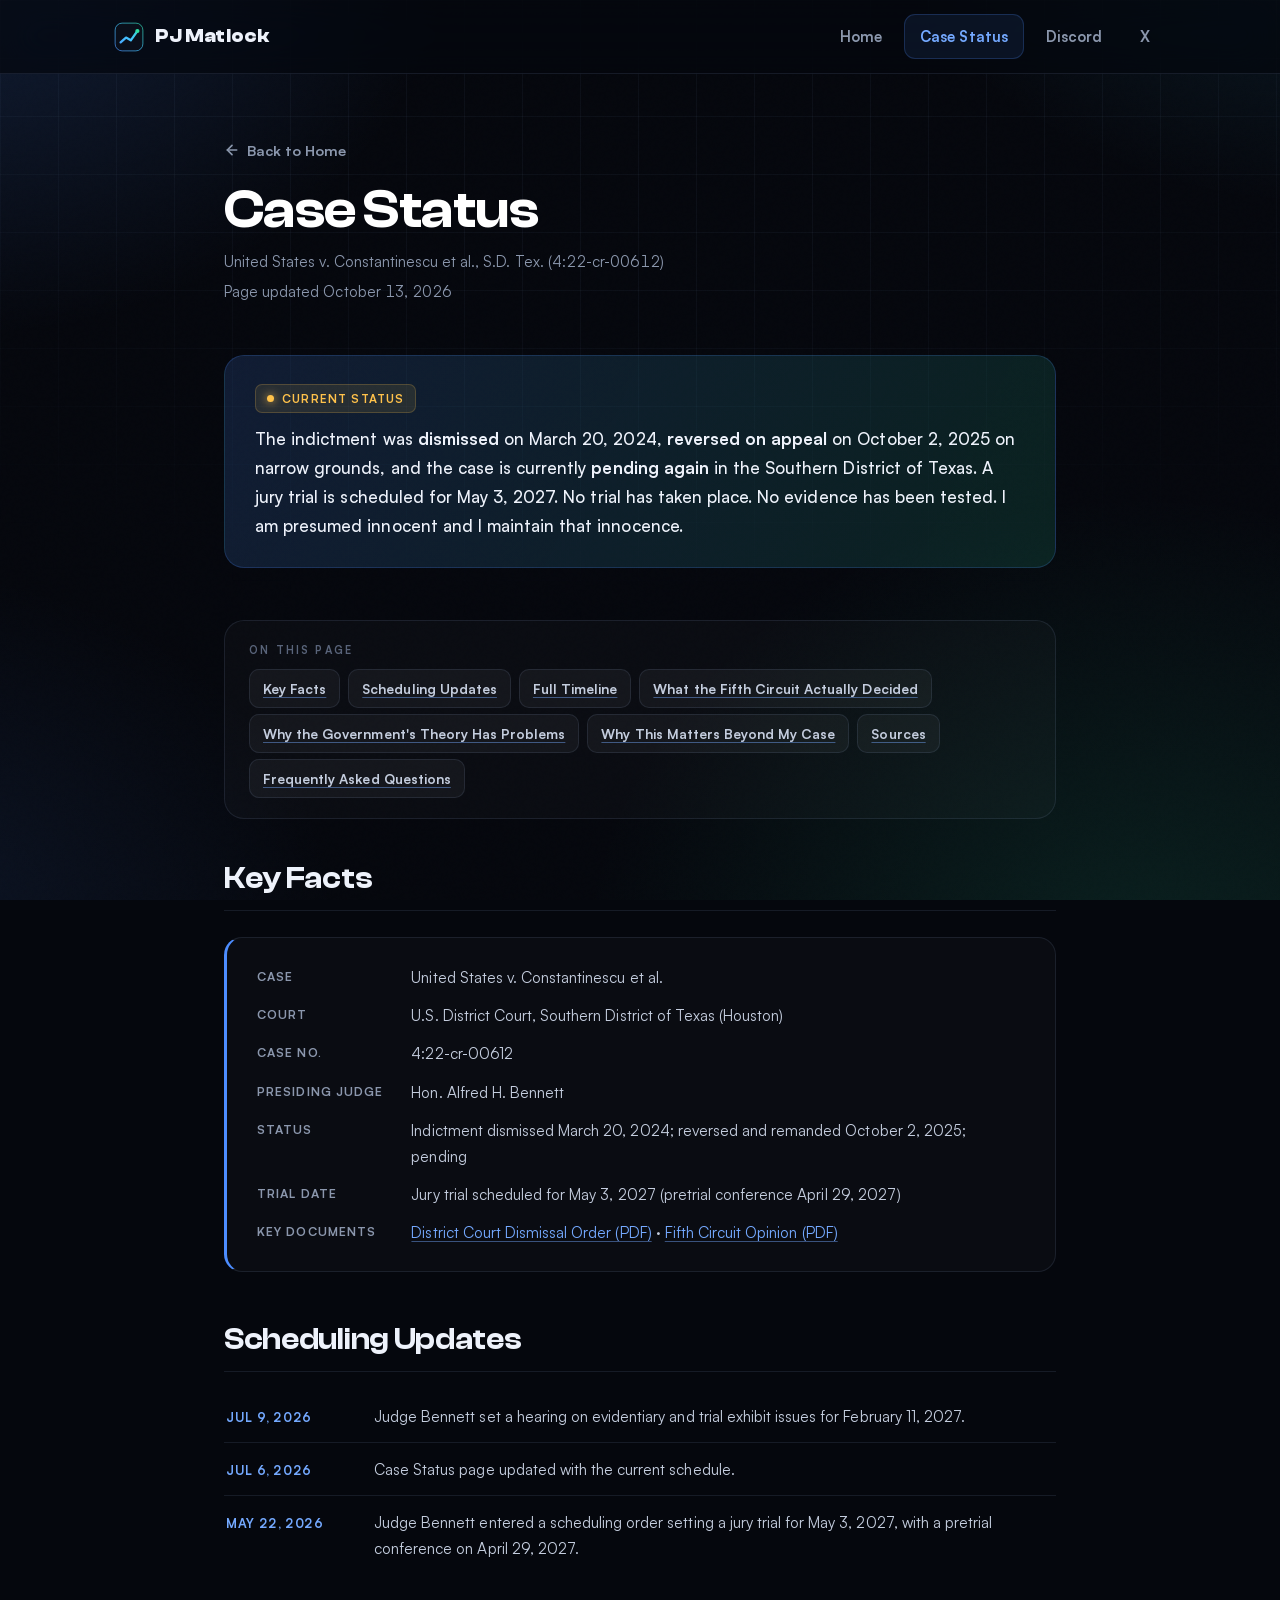
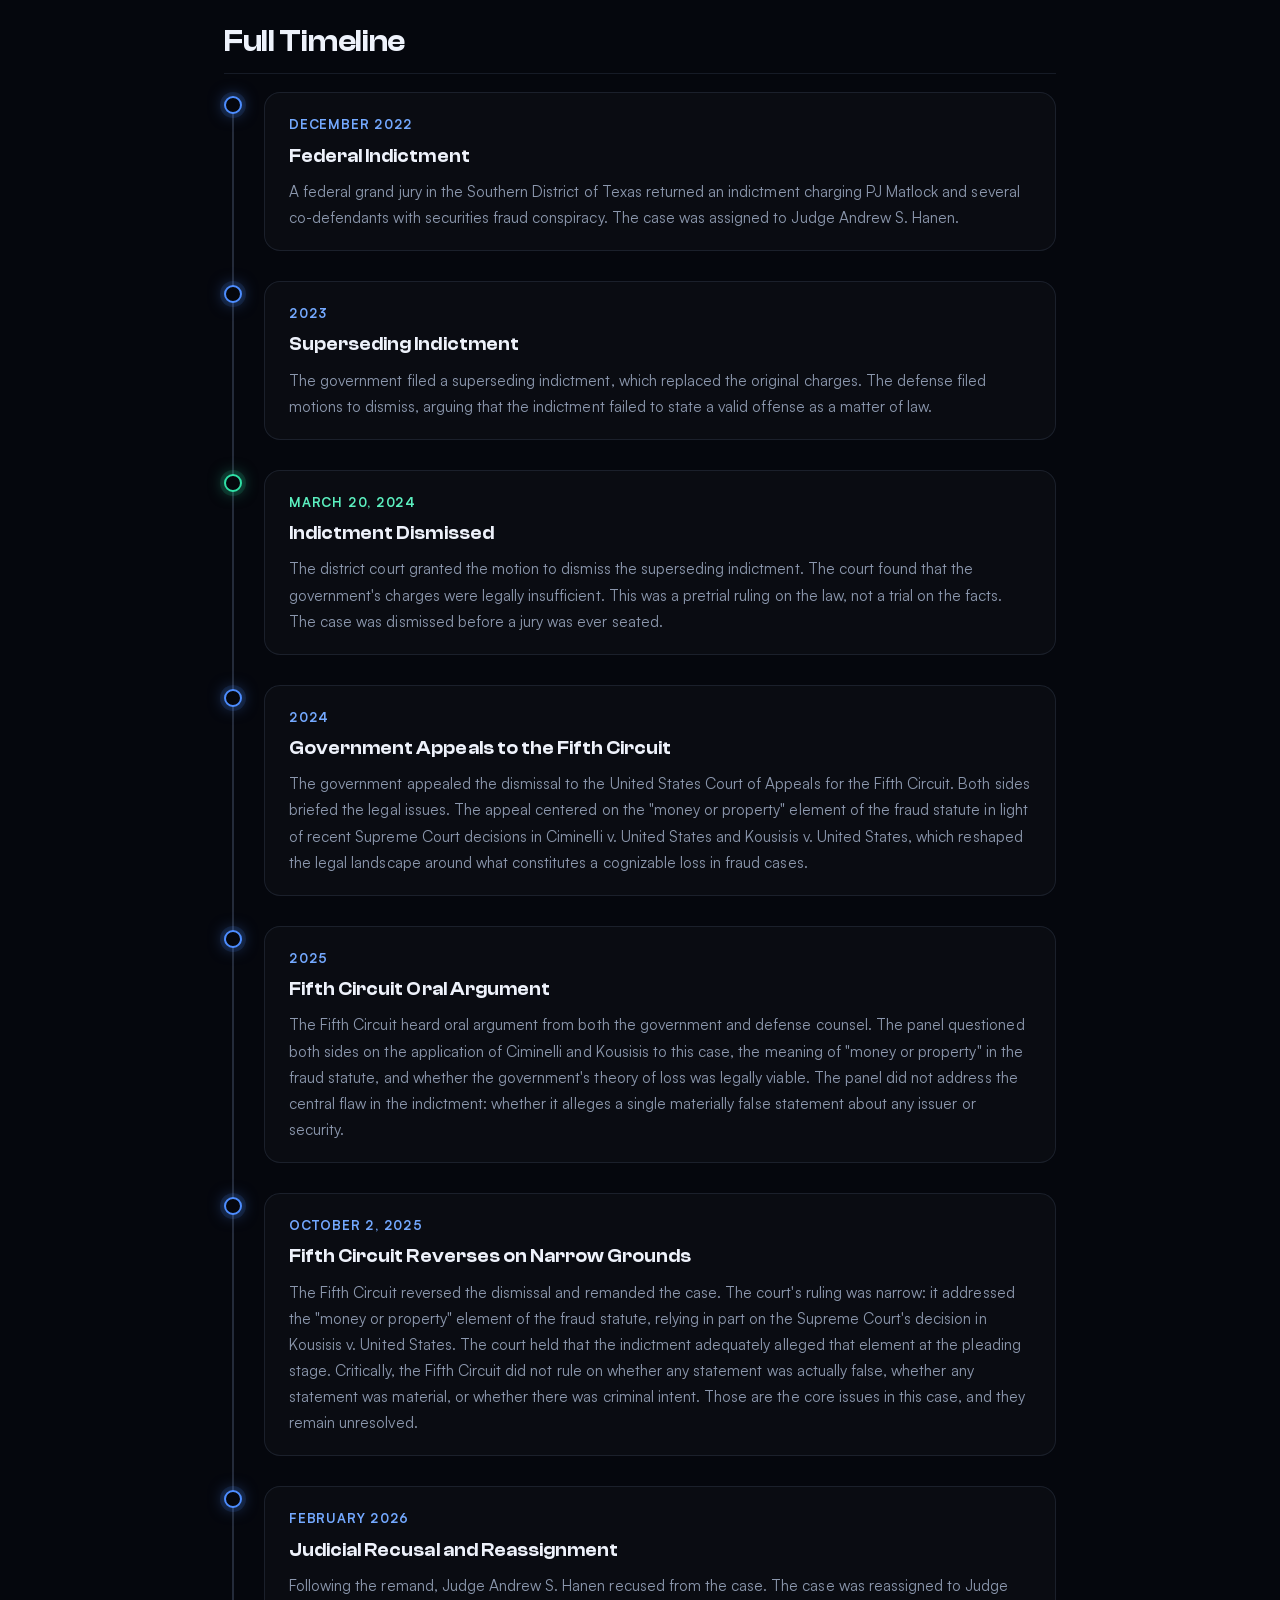
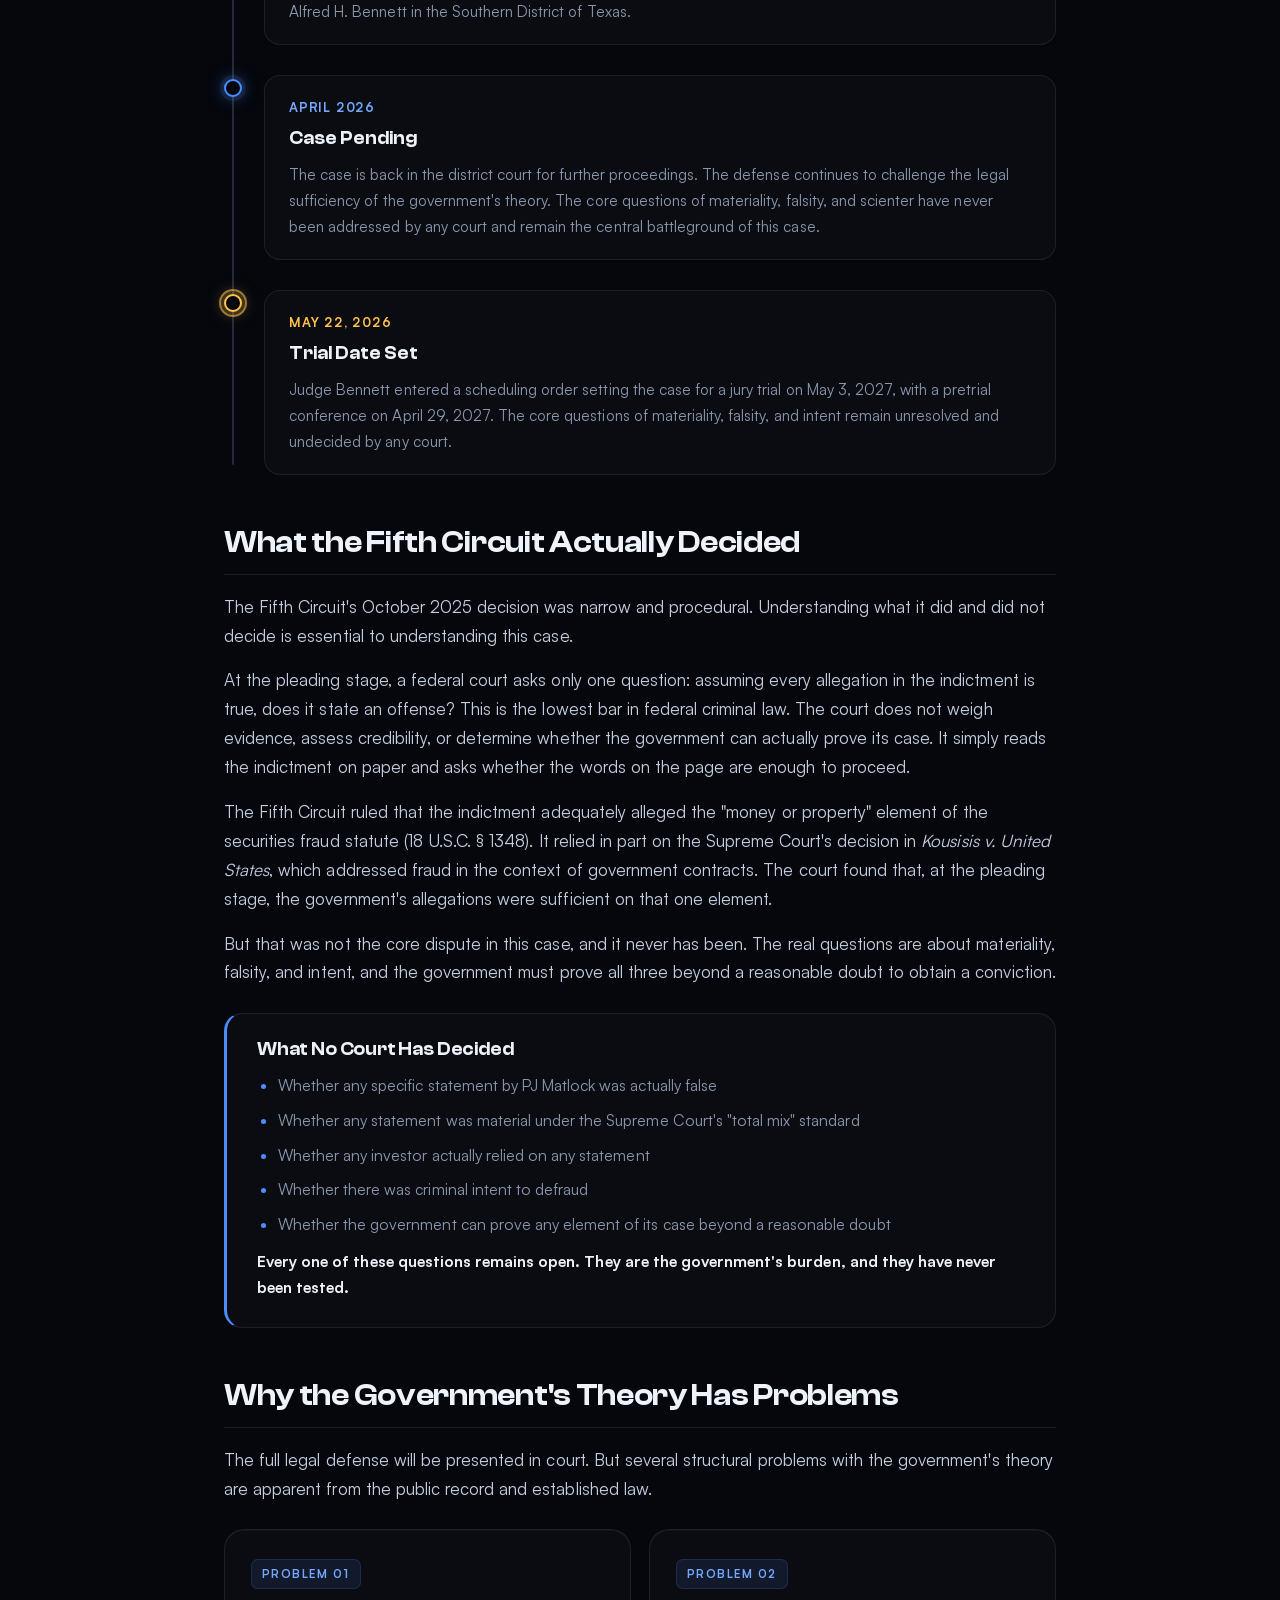
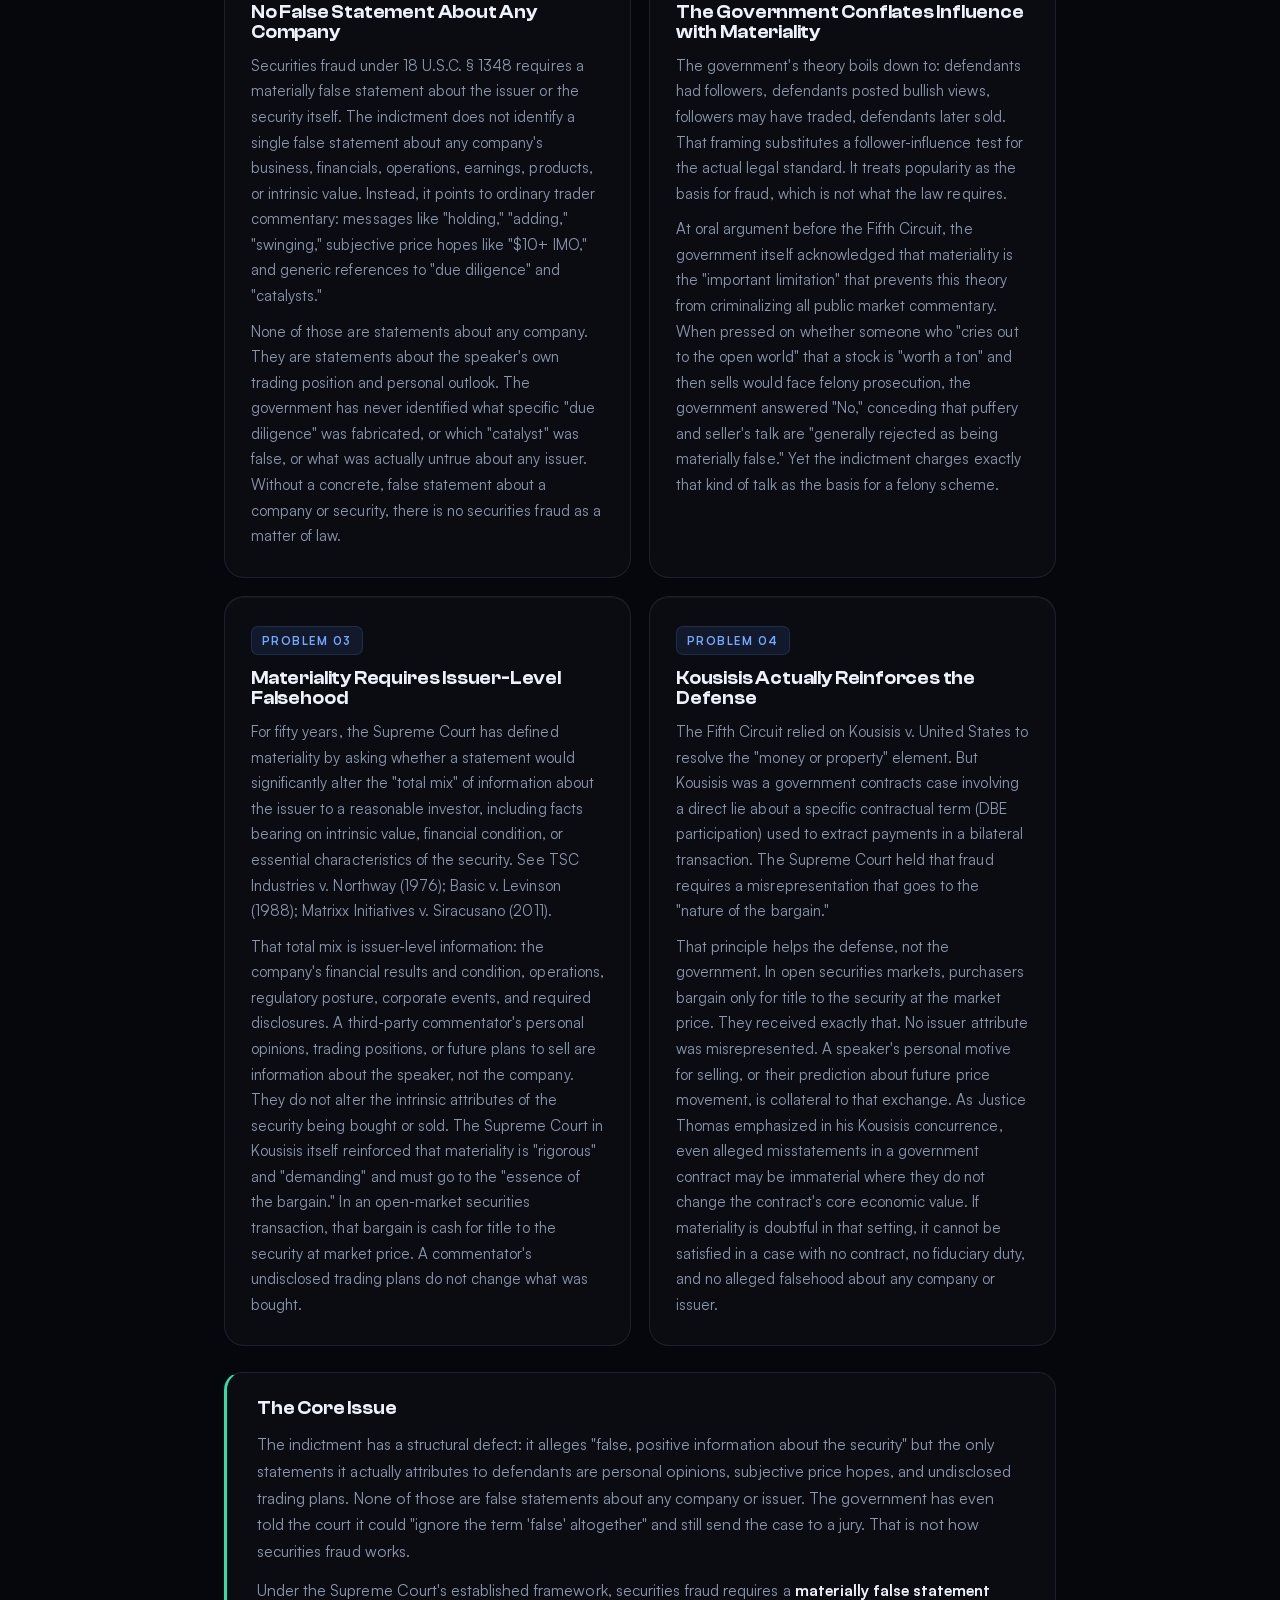
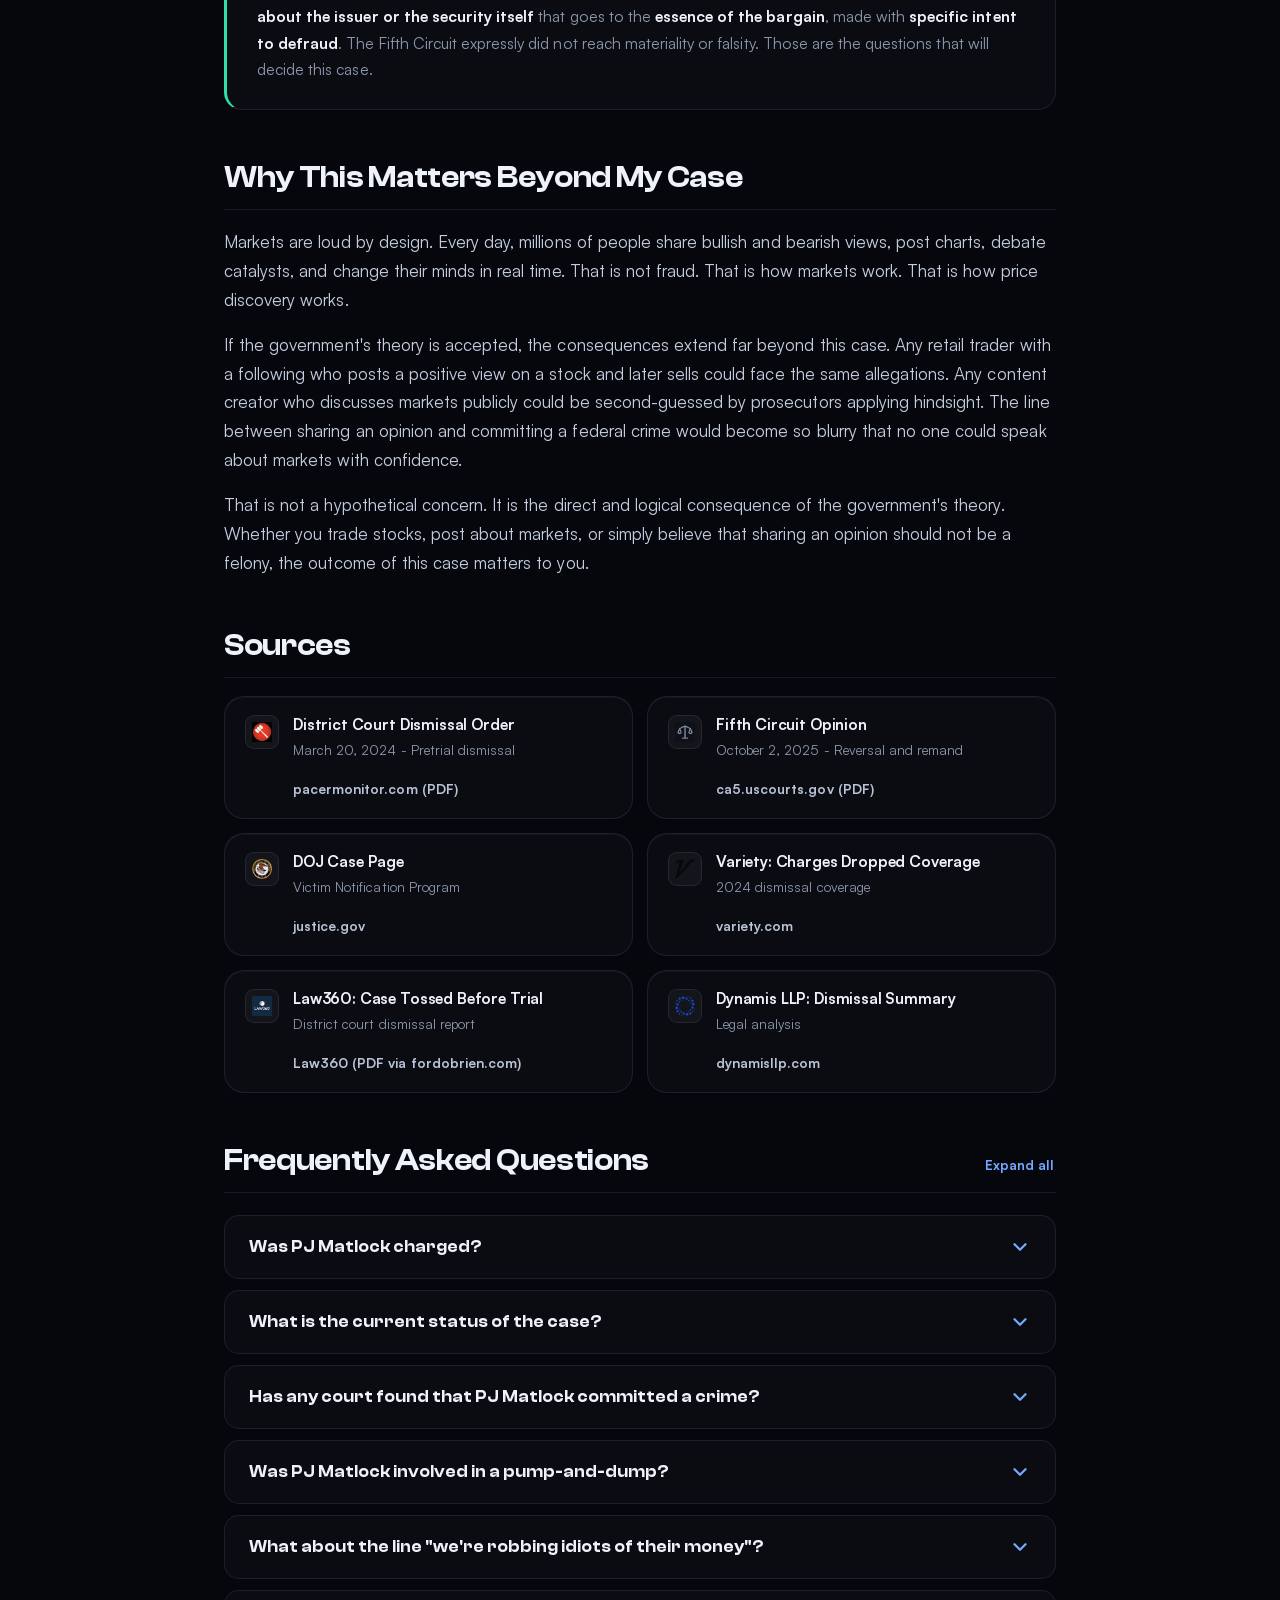
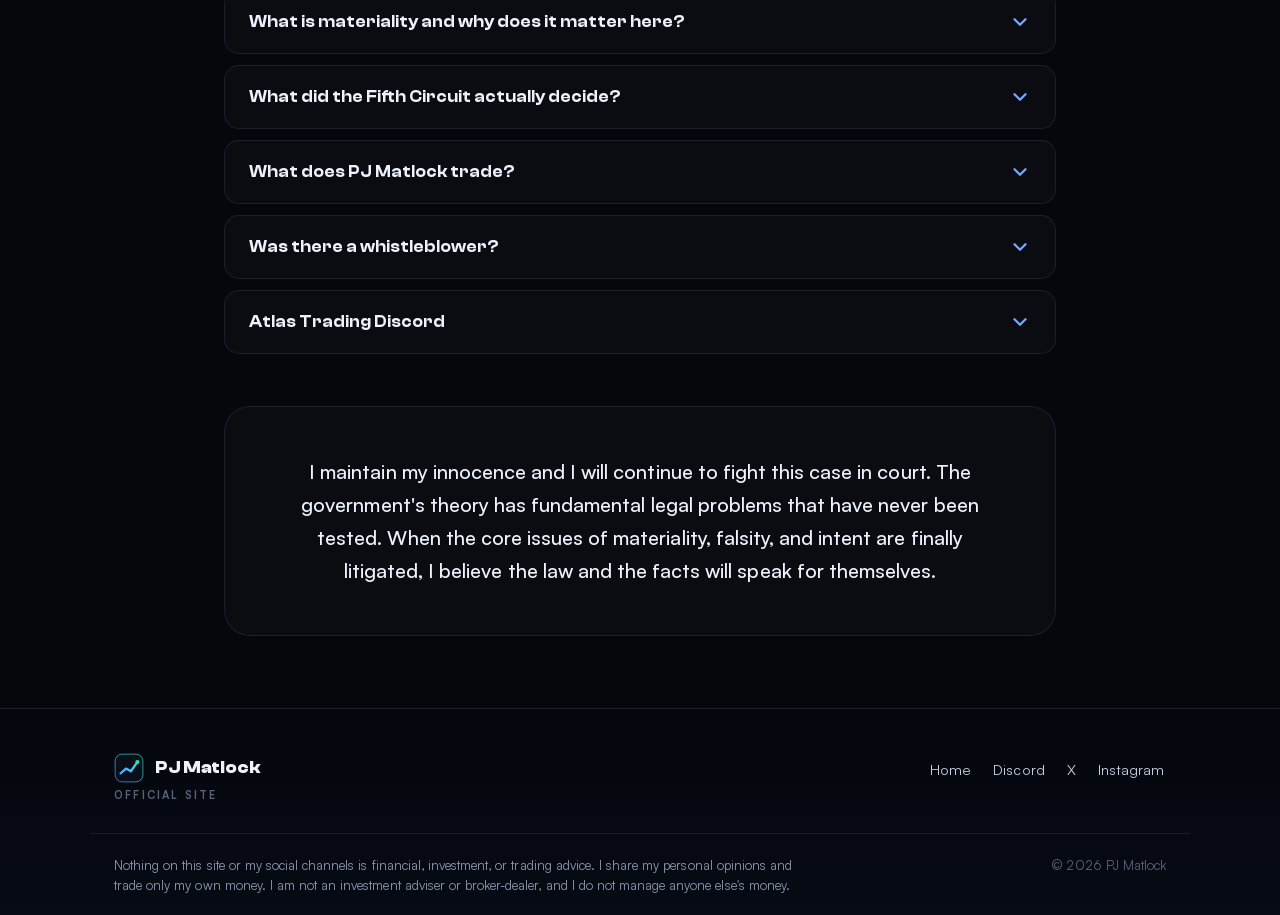
==== commit b808a55d: "Update case status for October 2026 Co-Authored-By: Claude Opus 5.5 (1M context) <noreply@anthropic." ====
--- a/case-status/index.html
+++ b/case-status/index.html
@@ -18,7 +18,7 @@
   <link rel="manifest" href="/site.webmanifest" />
 
   <!-- Open Graph -->
-  <meta property="og:title" content="PJ Matlock - Case Status (July 2026)" />
+  <meta property="og:title" content="PJ Matlock - Case Status (October 2026)" />
   <meta property="og:description" content="Full timeline, defense overview, sources, and FAQs for United States v. Constantinescu et al." />
   <meta property="og:url" content="https://pjmatlock.com/case-status/" />
   <meta property="og:type" content="article" />
@@ -28,11 +28,11 @@
   <meta property="og:image:height" content="630" />
   <meta property="og:image:alt" content="PJ Matlock - Case Status" />
   <meta property="article:published_time" content="2026-03-03" />
-  <meta property="article:modified_time" content="2026-07-06" />
+  <meta property="article:modified_time" content="2026-10-13" />
   <meta property="article:author" content="https://pjmatlock.com/" />
   <meta name="twitter:card" content="summary_large_image" />
-  <meta name="twitter:site" content="@pj_matlock" />
-  <meta name="twitter:creator" content="@pj_matlock" />
+  <meta name="twitter:site" content="@pjmatlock" />
+  <meta name="twitter:creator" content="@pjmatlock" />
   <meta name="twitter:title" content="PJ Matlock - Case Status" />
   <meta name="twitter:description" content="Full timeline, defense overview, sources, and FAQs for United States v. Constantinescu et al." />
   <meta name="twitter:image" content="https://pjmatlock.com/assets/og-case-status.png" />
@@ -49,7 +49,7 @@
     "url":"https://pjmatlock.com/",
     "image":"https://pjmatlock.com/assets/og.png",
     "sameAs":[
-      "https://x.com/pj_matlock",
+      "https://x.com/pjmatlock",
       "https://www.instagram.com/pjmatlock/",
       "https://discord.gg/atlastrading"
     ],
@@ -74,15 +74,15 @@
   {
     "@context":"https://schema.org",
     "@type":"Article",
-    "headline":"Case Status Update (July 2026): Full Timeline, Defense Overview, FAQs",
+    "headline":"Case Status Update (October 2026): Full Timeline, Defense Overview, FAQs",
     "image":"https://pjmatlock.com/assets/og-case-status.png",
     "datePublished":"2026-03-03",
-    "dateModified":"2026-07-06",
+    "dateModified":"2026-10-13",
     "author":{"@id":"https://pjmatlock.com/#person"},
     "publisher":{"@type":"Organization","name":"PJ Matlock Official","logo":{"@type":"ImageObject","url":"https://pjmatlock.com/assets/icon-512.png","width":512,"height":512}},
     "url":"https://pjmatlock.com/case-status/",
     "mainEntityOfPage":{"@type":"WebPage","@id":"https://pjmatlock.com/case-status/"},
-    "articleBody":"Full timeline and defense overview for United States v. Constantinescu et al. The district court dismissed the indictment on March 20, 2024. The government appealed. On October 2, 2025, the Fifth Circuit reversed on narrow grounds and remanded. As of July 2026, the case is pending again in the Southern District of Texas, and a jury trial is scheduled for May 3, 2027. The core issues of materiality, falsity, and scienter remain unresolved.",
+    "articleBody":"Full timeline and defense overview for United States v. Constantinescu et al. The district court dismissed the indictment on March 20, 2024. The government appealed. On October 2, 2025, the Fifth Circuit reversed on narrow grounds and remanded. As of October 2026, the case is pending again in the Southern District of Texas, and a jury trial is scheduled for May 3, 2027. The core issues of materiality, falsity, and scienter remain unresolved.",
     "citation":[
       "https://www.pacermonitor.com/view/5WMDVFY/USA_v_Constantinescu_et_al__txsdce-22-00612__0628.0.pdf",
       "https://www.ca5.uscourts.gov/opinions/pub/24/24-20143-CV0.pdf",
@@ -102,8 +102,8 @@
     "url":"https://pjmatlock.com/case-status/",
     "claimReviewed":"PJ Matlock's criminal case ended permanently on March 20, 2024.",
     "itemReviewed":{"@type":"Claim","datePublished":"2024-03-20","appearance":{"@type":"CreativeWork","name":"Third-party coverage stating the case ended in March 2024"}},
-    "reviewBody":"The district court dismissed the indictment on March 20, 2024, but the Fifth Circuit reversed that dismissal on October 2, 2025 and remanded the case. As of July 2026, the criminal case is pending again in the Southern District of Texas, with a jury trial scheduled for May 3, 2027.",
-    "datePublished":"2026-07-06",
+    "reviewBody":"The district court dismissed the indictment on March 20, 2024, but the Fifth Circuit reversed that dismissal on October 2, 2025 and remanded the case. As of October 2026, the criminal case is pending again in the Southern District of Texas, with a jury trial scheduled for May 3, 2027.",
+    "datePublished":"2026-10-13",
     "author":{"@type":"Organization","name":"PJ Matlock Official"},
     "reviewRating":{"@type":"Rating","ratingValue":"1","bestRating":"5","worstRating":"1","alternateName":"False"}
   }
@@ -116,23 +116,23 @@
    "@type":"FAQPage",
    "mainEntity":[
     {"@type":"Question","name":"Was PJ Matlock charged?","acceptedAnswer":{"@type":"Answer","text":"<p>Yes. In December 2022, a federal grand jury in the Southern District of Texas returned an indictment charging PJ Matlock and several co-defendants with securities fraud conspiracy. The government later filed a superseding indictment with revised charges.</p><p>The district court dismissed the superseding indictment on March 20, 2024, finding the charges legally insufficient. The government appealed, and on October 2, 2025, the Fifth Circuit reversed on narrow procedural grounds and sent the case back to the district court.</p><p>The case is currently pending. PJ Matlock maintains his innocence of all charges.</p>"}},
-    {"@type":"Question","name":"What is the current status of the case?","acceptedAnswer":{"@type":"Answer","text":"<p>As of July 2026, the case is pending in the Southern District of Texas following the Fifth Circuit's reversal and remand. Judge Andrew S. Hanen has recused, and the case is now assigned to Judge Alfred H. Bennett.</p><p>A jury trial is scheduled for May 3, 2027. No evidence has been presented or tested in court. The core legal issues, including materiality, falsity, and scienter (criminal intent), remain unresolved and will be the subject of further proceedings. PJ Matlock continues to maintain his innocence.</p>"}},
+    {"@type":"Question","name":"What is the current status of the case?","acceptedAnswer":{"@type":"Answer","text":"<p>As of October 2026, the case is pending in the Southern District of Texas following the Fifth Circuit's reversal and remand. Judge Andrew S. Hanen has recused, and the case is now assigned to Judge Alfred H. Bennett.</p><p>A jury trial is scheduled for May 3, 2027. No evidence has been presented or tested in court. The core legal issues, including materiality, falsity, and scienter (criminal intent), remain unresolved and will be the subject of further proceedings. PJ Matlock continues to maintain his innocence.</p>"}},
     {"@type":"Question","name":"Has any court found that PJ Matlock committed a crime?","acceptedAnswer":{"@type":"Answer","text":"<p>No. No court at any level has found that PJ Matlock committed any criminal act.</p><p>The district court dismissed the indictment before trial ever began. The Fifth Circuit reversed that dismissal, but its ruling was limited to whether the indictment was sufficient at the pleading stage, which is the lowest legal bar in federal criminal law. At the pleading stage, the court accepts the government's allegations as true for purposes of analysis only and asks whether the words on paper state an offense. The court does not weigh evidence, assess credibility, or determine whether the government can prove its case.</p><p>Whether any statement was actually false, actually material, or made with criminal intent has never been decided by any court. The government must still prove every element beyond a reasonable doubt, and that has not happened.</p>"}},
     {"@type":"Question","name":"Was PJ Matlock involved in a pump-and-dump?","acceptedAnswer":{"@type":"Answer","text":"<p>The government alleges a securities fraud conspiracy. PJ Matlock categorically denies these allegations and maintains his innocence.</p><p>It is important to understand what a \"pump-and-dump\" actually requires under the law. It is not enough to show that someone was bullish on a stock and later sold it. That is what traders do every day. A pump-and-dump requires proof that specific statements were objectively false (not just opinions), that those statements were material under the Supreme Court's \"total mix\" standard (not just influential), and that the defendant acted with specific intent to defraud (not just intent to trade profitably).</p><p>A federal judge reviewed the government's indictment and dismissed it in March 2024, finding the charges legally insufficient. That dismissal was reversed on narrow procedural grounds in October 2025. No evidence has been tested at trial. PJ Matlock does not believe the government can meet its burden of proof on the elements that matter.</p>"}},
     {"@type":"Question","name":"What about the line \"we're robbing idiots of their money\"?","acceptedAnswer":{"@type":"Answer","text":"<p>That statement was allegedly made in a private voice chat room. PJ Matlock was not in that chat room. The vast majority of the defendants in this case were not in that chat room.</p><p>The statement is attributed in public reporting and court filings to a different defendant who later entered a guilty plea. PJ Matlock had no knowledge of that statement at the time it was allegedly made and had no involvement in it.</p><p>It is important not to conflate the actions or statements of one individual with those of other people who were not present and had no knowledge of what was said.</p>"}},
     {"@type":"Question","name":"What is materiality and why does it matter here?","acceptedAnswer":{"@type":"Answer","text":"<p>Materiality is the legal standard that determines whether a statement is significant enough to form the basis of a securities fraud charge. It is not a subjective test and it is not about whether someone found a statement interesting or influential.</p><p>Under the Supreme Court's standard from TSC Industries v. Northway (1976) and Basic v. Levinson (1988), a statement is material only if there is a \"substantial likelihood that a reasonable investor would consider it important\" in making an investment decision because it \"significantly alters the total mix of information available\" about the issuer and the security.</p><p>That \"total mix\" refers to issuer-level information: the company's financial results and condition, its operations, regulatory posture, major corporate events, and required public disclosures. A third-party commentator's personal opinion about a stock, their subjective price target, or their future trading plans are information about the speaker, not the company. They do not change the total mix of information about the issuer or the security's fundamental value.</p><p>This distinction is central to the defense. The government must show that specific statements significantly altered issuer-level information, not merely that someone with a following said something positive about a stock.</p>"}},
-    {"@type":"Question","name":"What did the Fifth Circuit actually decide?","acceptedAnswer":{"@type":"Answer","text":"<p>The Fifth Circuit's October 2025 decision was narrow. It addressed the \"money or property\" element of the wire fraud statute, relying on the Supreme Court's decision in Kousisis v. United States. The court held that, at the pleading stage, the indictment adequately alleged that element.</p><p>The court did not rule on materiality, falsity, or scienter (criminal intent). Those are the core issues in this case and they remain unresolved. The Fifth Circuit's decision simply means the indictment can proceed past the pleading stage. It says nothing about whether the government can actually prove its case.</p>"}},
+    {"@type":"Question","name":"What did the Fifth Circuit actually decide?","acceptedAnswer":{"@type":"Answer","text":"<p>The Fifth Circuit's October 2025 decision was narrow. It addressed the \"money or property\" element of the securities fraud statute (18 U.S.C. \u00a7 1348), relying on the Supreme Court's decision in Kousisis v. United States. The court held that, at the pleading stage, the indictment adequately alleged that element.</p><p>The court did not rule on materiality, falsity, or scienter (criminal intent). Those are the core issues in this case and they remain unresolved. The Fifth Circuit's decision simply means the indictment can proceed past the pleading stage. It says nothing about whether the government can actually prove its case.</p>"}},
     {"@type":"Question","name":"What does PJ Matlock trade?","acceptedAnswer":{"@type":"Answer","text":"<p>PJ Matlock primarily trades U.S. equities, options, futures, and some cryptocurrency, with day trading as the focus. Nothing he posts is financial advice. He does not manage money for others and has never traded on behalf of other people.</p>"}},
     {"@type":"Question","name":"Was there a whistleblower?","acceptedAnswer":{"@type":"Answer","text":"<p>Some reporting has used the term \"whistleblower.\" PJ Matlock is not aware of any whistleblower who had direct contact with him, and he had no relationship with any such person.</p>"}},
-    {"@type":"Question","name":"Atlas Trading Discord","acceptedAnswer":{"@type":"Answer","text":"<p>Atlas Trading is PJ Matlock's community and one of the largest stock trading communities on Discord. Real traders, real discussion. Invite link: <a href=\"https://discord.gg/atlastrading\">discord.gg/atlastrading</a></p>"}}
+    {"@type":"Question","name":"Atlas Trading Discord","acceptedAnswer":{"@type":"Answer","text":"<p>Atlas Trading is PJ Matlock's community and one of the largest retail trading communities on Discord. Real traders, real discussion. Invite link: <a href=\"https://discord.gg/atlastrading\">discord.gg/atlastrading</a></p>"}}
    ]
   }
   </script>
 
   <link rel="preload" href="/assets/fonts/ClashDisplay-700.woff2" as="font" type="font/woff2" crossorigin />
   <link rel="preload" href="/assets/fonts/Satoshi-400.woff2" as="font" type="font/woff2" crossorigin />
-  <link rel="stylesheet" href="/assets/site.css?v=20260706" />
-  <script src="/assets/site.js?v=20260706" defer></script>
+  <link rel="stylesheet" href="/assets/site.css?v=20261013" />
+  <script src="/assets/site.js?v=20261013" defer></script>
 </head>
 <body>
   <a class="skip-link" href="#main">Skip to content</a>
@@ -159,7 +159,7 @@
         <a href="/" class="nav-link">Home</a>
         <a href="/case-status/" class="nav-link active">Case Status</a>
         <a href="https://discord.gg/atlastrading" class="nav-link ext" target="_blank" rel="noopener">Discord</a>
-        <a href="https://x.com/pj_matlock" class="nav-link ext" target="_blank" rel="me noopener">X</a>
+        <a href="https://x.com/pjmatlock" class="nav-link ext" target="_blank" rel="me noopener">X</a>
       </div>
     </div>
   </nav>
@@ -171,7 +171,7 @@
       <a href="/" class="back-link"><svg aria-hidden="true" focusable="false" viewBox="0 0 24 24" width="16" height="16" fill="none" stroke="currentColor" stroke-width="2.5" stroke-linecap="round" stroke-linejoin="round"><line x1="19" y1="12" x2="5" y2="12"/><polyline points="12 19 5 12 12 5"/></svg> Back to Home</a>
       <h1>Case Status</h1>
       <div class="case-id">United States v. Constantinescu et al., S.D. Tex. (4:22-cr-00612)</div>
-      <div class="case-id" style="margin-top:4px">Page updated July 6, 2026</div>
+      <div class="case-id" style="margin-top:4px">Page updated October 13, 2026</div>
     </header>
 
     <!-- Status Callout -->
@@ -215,6 +215,10 @@
     <section class="content-section reveal" id="updates">
       <h2>Scheduling Updates</h2>
       <div class="update-row">
+        <div class="update-date">Jul 9, 2026</div>
+        <div class="update-text">Judge Bennett set a hearing on evidentiary and trial exhibit issues for February 11, 2027.</div>
+      </div>
+      <div class="update-row">
         <div class="update-date">Jul 6, 2026</div>
         <div class="update-text">Case Status page updated with the current schedule.</div>
       </div>
@@ -287,7 +291,7 @@
         <div class="tl-item">
           <div class="tl-dot"></div>
           <div class="tl-card">
-            <div class="tl-date">Late 2025</div>
+            <div class="tl-date">February 2026</div>
             <div class="tl-title">Judicial Recusal and Reassignment</div>
             <div class="tl-desc">Following the remand, Judge Andrew S. Hanen recused from the case. The case was reassigned to Judge Alfred H. Bennett in the Southern District of Texas.</div>
           </div>
@@ -323,7 +327,7 @@
         At the pleading stage, a federal court asks only one question: assuming every allegation in the indictment is true, does it state an offense? This is the lowest bar in federal criminal law. The court does not weigh evidence, assess credibility, or determine whether the government can actually prove its case. It simply reads the indictment on paper and asks whether the words on the page are enough to proceed.
       </p>
       <p>
-        The Fifth Circuit ruled that the indictment adequately alleged the "money or property" element of the wire fraud statute. It relied in part on the Supreme Court's decision in <em>Kousisis v. United States</em>, which addressed fraud in the context of government contracts. The court found that, at the pleading stage, the government's allegations were sufficient on that one element.
+        The Fifth Circuit ruled that the indictment adequately alleged the "money or property" element of the securities fraud statute (18 U.S.C. &sect; 1348). It relied in part on the Supreme Court's decision in <em>Kousisis v. United States</em>, which addressed fraud in the context of government contracts. The court found that, at the pleading stage, the government's allegations were sufficient on that one element.
       </p>
       <p>
         But that was not the core dispute in this case, and it never has been. The real questions are about materiality, falsity, and intent, and the government must prove all three beyond a reasonable doubt to obtain a conviction.
@@ -475,7 +479,7 @@
           <svg class="faq-chevron" aria-hidden="true" focusable="false" viewBox="0 0 24 24" fill="none" stroke="currentColor" stroke-width="2.5" stroke-linecap="round" stroke-linejoin="round"><polyline points="6 9 12 15 18 9"/></svg>
         </button>
         <div class="faq-a"><div class="faq-a-inner"><div>
-          <p>As of July 2026, the case is pending in the Southern District of Texas following the Fifth Circuit's reversal and remand. Judge Andrew S. Hanen has recused, and the case is now assigned to Judge Alfred H. Bennett.</p>
+          <p>As of October 2026, the case is pending in the Southern District of Texas following the Fifth Circuit's reversal and remand. Judge Andrew S. Hanen has recused, and the case is now assigned to Judge Alfred H. Bennett.</p>
           <p>A jury trial is scheduled for May 3, 2027. No evidence has been presented or tested in court. The core legal issues, including materiality, falsity, and scienter (criminal intent), remain unresolved and will be the subject of further proceedings. PJ Matlock continues to maintain his innocence.</p>
         </div></div></div>
       </div>
@@ -530,7 +534,7 @@
           <svg class="faq-chevron" aria-hidden="true" focusable="false" viewBox="0 0 24 24" fill="none" stroke="currentColor" stroke-width="2.5" stroke-linecap="round" stroke-linejoin="round"><polyline points="6 9 12 15 18 9"/></svg>
         </button>
         <div class="faq-a"><div class="faq-a-inner"><div>
-          <p>The Fifth Circuit's October 2025 decision was narrow. It addressed the "money or property" element of the wire fraud statute, relying on the Supreme Court's decision in Kousisis v. United States. The court held that, at the pleading stage, the indictment adequately alleged that element.</p>
+          <p>The Fifth Circuit's October 2025 decision was narrow. It addressed the "money or property" element of the securities fraud statute (18 U.S.C. &sect; 1348), relying on the Supreme Court's decision in Kousisis v. United States. The court held that, at the pleading stage, the indictment adequately alleged that element.</p>
           <p>The court did not rule on materiality, falsity, or scienter (criminal intent). Those are the core issues in this case and they remain unresolved. The Fifth Circuit's decision simply means the indictment can proceed past the pleading stage. It says nothing about whether the government can actually prove its case.</p>
         </div></div></div>
       </div>
@@ -558,7 +562,7 @@
           <svg class="faq-chevron" aria-hidden="true" focusable="false" viewBox="0 0 24 24" fill="none" stroke="currentColor" stroke-width="2.5" stroke-linecap="round" stroke-linejoin="round"><polyline points="6 9 12 15 18 9"/></svg>
         </button>
         <div class="faq-a"><div class="faq-a-inner"><div>
-          <p>Atlas Trading is PJ Matlock's community and one of the largest stock trading communities on Discord. Real traders, real discussion. Invite link: <a href="https://discord.gg/atlastrading" target="_blank" rel="noopener">discord.gg/atlastrading</a></p>
+          <p>Atlas Trading is PJ Matlock's community and one of the largest retail trading communities on Discord. Real traders, real discussion. Invite link: <a href="https://discord.gg/atlastrading" target="_blank" rel="noopener">discord.gg/atlastrading</a></p>
         </div></div></div>
       </div>
     </section>
@@ -590,7 +594,7 @@
       <nav class="foot-links" aria-label="Footer">
         <a href="/">Home</a>
         <a href="https://discord.gg/atlastrading" target="_blank" rel="noopener">Discord</a>
-        <a href="https://x.com/pj_matlock" target="_blank" rel="me noopener">X</a>
+        <a href="https://x.com/pjmatlock" target="_blank" rel="me noopener">X</a>
         <a href="https://www.instagram.com/pjmatlock/" target="_blank" rel="me noopener">Instagram</a>
       </nav>
     </div>
--- a/assets/site.css
+++ b/assets/site.css
@@ -191,34 +191,12 @@
 .nav-brand:hover { text-decoration: none; }
 .nav-mark { width: 30px; height: 30px; flex-shrink: 0; display: block; }
 
-/* Sticky header: nav + offer strip stay pinned together on scroll.
-   One backdrop blur at the wrapper (blurring nav + strip separately
-   doubled the per-frame GPU cost); children keep their tints only. */
+/* Sticky header: nav stays pinned on scroll.
+   One backdrop blur at the wrapper; children keep their tints only. */
 .site-header { position: sticky; top: 0; z-index: 300; backdrop-filter: blur(22px) saturate(1.5); -webkit-backdrop-filter: blur(22px) saturate(1.5); }
 .site-header nav { position: static; backdrop-filter: none; -webkit-backdrop-filter: none; }
-.site-header .promo-bar { backdrop-filter: none; -webkit-backdrop-filter: none; }
-
-/* Homepage-only offer strip under the nav bar */
-.promo-bar {
-  display: block; text-align: center; text-decoration: none;
-  padding: 10px 16px; font-size: .85rem; font-weight: 600; line-height: 1.4;
-  color: var(--ink-soft);
-  background: rgba(11, 22, 18, .82);
-  backdrop-filter: blur(20px) saturate(1.4);
-  -webkit-backdrop-filter: blur(20px) saturate(1.4);
-  border-bottom: 1px solid var(--hairline);
-  transition: background .2s, color .2s;
-}
-.promo-bar:hover { text-decoration: none; background: rgba(17, 33, 27, .9); color: var(--ink); }
-.promo-bar .pb-brand { color: var(--ink); font-weight: 700; }
-.promo-bar .pb-dot { color: var(--dim); margin: 0 4px; }
-.promo-bar .pb-code { font-family: var(--font-display); font-weight: 700; color: var(--green-bright); letter-spacing: .1em; }
-.promo-bar .pb-arrow { color: var(--green-bright); margin-left: 4px; }
-/* Keep the pinned strip to a single compact line on phones */
-@media (max-width: 720px) {
-  .promo-bar { padding: 8px 10px; font-size: .74rem; letter-spacing: -.005em; }
-  .promo-bar .pb-dot { margin: 0 3px; }
-}
+
+
 .nav-links { display: flex; align-items: center; gap: 6px; }
 .nav-link {
   text-decoration: none; font-weight: 600; font-size: .92rem;
@@ -534,28 +512,6 @@
 .closing p { font-size: clamp(1.05rem, 2.2vw, 1.25rem); color: var(--ink); max-width: 680px; margin: 0 auto; line-height: 1.65; font-weight: 500; }
 
 /* ----------------------------------------------------------------
-   Halcyon offer page
-   ---------------------------------------------------------------- */
-.offer {
-  position: relative; padding: 40px 38px; border-radius: var(--radius-lg); overflow: hidden;
-  border: 1px solid transparent;
-  background:
-    linear-gradient(150deg, rgba(13, 20, 36, .95), rgba(8, 12, 22, .96)) padding-box,
-    linear-gradient(115deg, rgba(77, 141, 255, .55), rgba(67, 198, 255, .35), rgba(47, 224, 166, .5)) border-box;
-  box-shadow: var(--shadow); text-align: center;
-}
-.offer .offer-label { font-size: .8rem; font-weight: 700; letter-spacing: .14em; text-transform: uppercase; color: var(--green-bright); margin-bottom: 16px; }
-.offer .pct { font-family: var(--font-display); font-size: clamp(3rem, 9vw, 5rem); font-weight: 700; line-height: 1; color: #fff; letter-spacing: -.03em; }
-.code-badge { display: inline-flex; align-items: center; justify-content: center; gap: 10px; font-family: var(--font-display); font-weight: 700; font-size: 1.3rem; letter-spacing: .22em; color: #fff; background: rgba(47, 224, 166, .12); border: 1px dashed rgba(47, 224, 166, .45); border-radius: 12px; padding: 10px 24px; margin: 6px 0; }
-/* Tap-to-copy variant (halcyon page) */
-button.code-badge { cursor: pointer; min-width: 150px; transition: border-color .2s, background .2s, transform .16s ease; }
-button.code-badge:hover { border-color: rgba(47, 224, 166, .8); background: rgba(47, 224, 166, .18); transform: translateY(-1px); }
-button.code-badge .cb-icon { width: 18px; height: 18px; opacity: .65; letter-spacing: 0; }
-.code-badge.copied { border-style: solid; border-color: var(--green); background: rgba(47, 224, 166, .2); font-size: 1.05rem; letter-spacing: .08em; }
-.copy-hint { font-size: .78rem; color: var(--dim); margin-top: 6px; }
-.disclosure { font-size: .82rem; color: var(--muted); border-top: 1px solid var(--hairline); margin-top: 36px; padding-top: 20px; }
-
-/* ----------------------------------------------------------------
    Footer: structured brand close, shared by all three pages
    ---------------------------------------------------------------- */
 footer {
@@ -577,15 +533,6 @@
 .foot-disclaimer { max-width: 680px; font-size: .82rem; color: var(--muted); line-height: 1.55; }
 @media (max-width: 720px) { .foot-grid, .foot-bottom { flex-direction: column; } }
 
-/* ----------------------------------------------------------------
-   Partner card (home): copy left, offer chip right
-   ---------------------------------------------------------------- */
-.partner-card { padding: 38px 40px; display: grid; grid-template-columns: 1fr auto; align-items: center; gap: 36px; }
-.partner-card .section-desc { max-width: 640px; }
-.partner-chip { text-align: center; padding: 26px 36px; border-radius: 18px; background: rgba(47, 224, 166, .05); border: 1px solid rgba(47, 224, 166, .2); }
-.partner-chip .pct-sm { font-family: var(--font-display); font-weight: 700; font-size: 2.3rem; color: #fff; letter-spacing: -.02em; line-height: 1; margin-bottom: 12px; }
-@media (max-width: 800px) { .partner-card { grid-template-columns: 1fr; padding: 28px 24px; } .partner-chip { display: none; } }
-
 /* Coverage grid variant: three outlets side by side */
 .sources.three { grid-template-columns: repeat(3, 1fr); }
 @media (max-width: 860px) { .sources.three { grid-template-columns: 1fr; } }
@@ -668,14 +615,14 @@
 @media print {
   :root { color-scheme: light; }
   body { background: #fff !important; color: #222 !important; font-size: 12px; }
-  h1, h2, h3, h4, strong, .stat .num, .tl-title, .faq-q, .quote p, .closing p, .status-callout p, .pct, .pct-sm, .code-badge { color: #000 !important; }
+  h1, h2, h3, h4, strong, .stat .num, .tl-title, .faq-q, .quote p, .closing p, .status-callout p { color: #000 !important; }
   p, li, .tl-desc, .lbl, .meta, .kp p, .problem p, .callout p, .callout li, .faq-a-inner > div, .section-desc, .foot-disclaimer, .factbox dd, .update-text, em { color: #222 !important; }
-  .tl-date, .eyebrow, .tag, .status-label, .case-id, .domain, .attrib, .factbox dt, .update-date, .offer-label, .copy-hint, .disclosure { color: #444 !important; background: none !important; border-color: #bbb !important; }
+  .tl-date, .eyebrow, .tag, .status-label, .case-id, .domain, .attrib, .factbox dt, .update-date { color: #444 !important; background: none !important; border-color: #bbb !important; }
   .source { flex-wrap: wrap; }
   .source::after { flex-basis: 100%; }
   .grad-text { background: none !important; -webkit-background-clip: initial !important; background-clip: initial !important; -webkit-text-fill-color: initial !important; color: #000 !important; }
   a { color: #003d99 !important; }
-  .bg, .grain, .hero-chart, .promo-bar, .nav-toggle, .back-link, .social-row, .read-progress, .to-top, .faq-toggle-all, .faq-chevron, .toc, .skip-link { display: none !important; }
+  .bg, .grain, .hero-chart, .nav-toggle, .back-link, .social-row, .read-progress, .to-top, .faq-toggle-all, .faq-chevron, .toc, .skip-link { display: none !important; }
   nav, .site-header { position: static !important; backdrop-filter: none !important; -webkit-backdrop-filter: none !important; background: #fff !important; border-color: #ccc !important; }
   .nav-links { display: none !important; }
   .nav-brand { color: #000 !important; }
@@ -686,7 +633,7 @@
   .tl-fill { transform: scaleY(1) !important; }
   .tl-dot { background: #fff !important; border-color: #555 !important; box-shadow: none !important; }
   .tl-dot::after { display: none !important; }
-  .card, .problem, .callout, .faq-item, .status-callout, .closing, .tl-card, .quote, .banner, .offer, .stat, .kp, .toc {
+  .card, .problem, .callout, .faq-item, .status-callout, .closing, .tl-card, .quote, .banner, .stat, .kp, .toc {
     break-inside: avoid; border: 1px solid #ccc !important; background: #fff !important; box-shadow: none !important;
   }
   .quote::before, .banner::before, .banner::after, .stat::before, .band::before { display: none !important; }
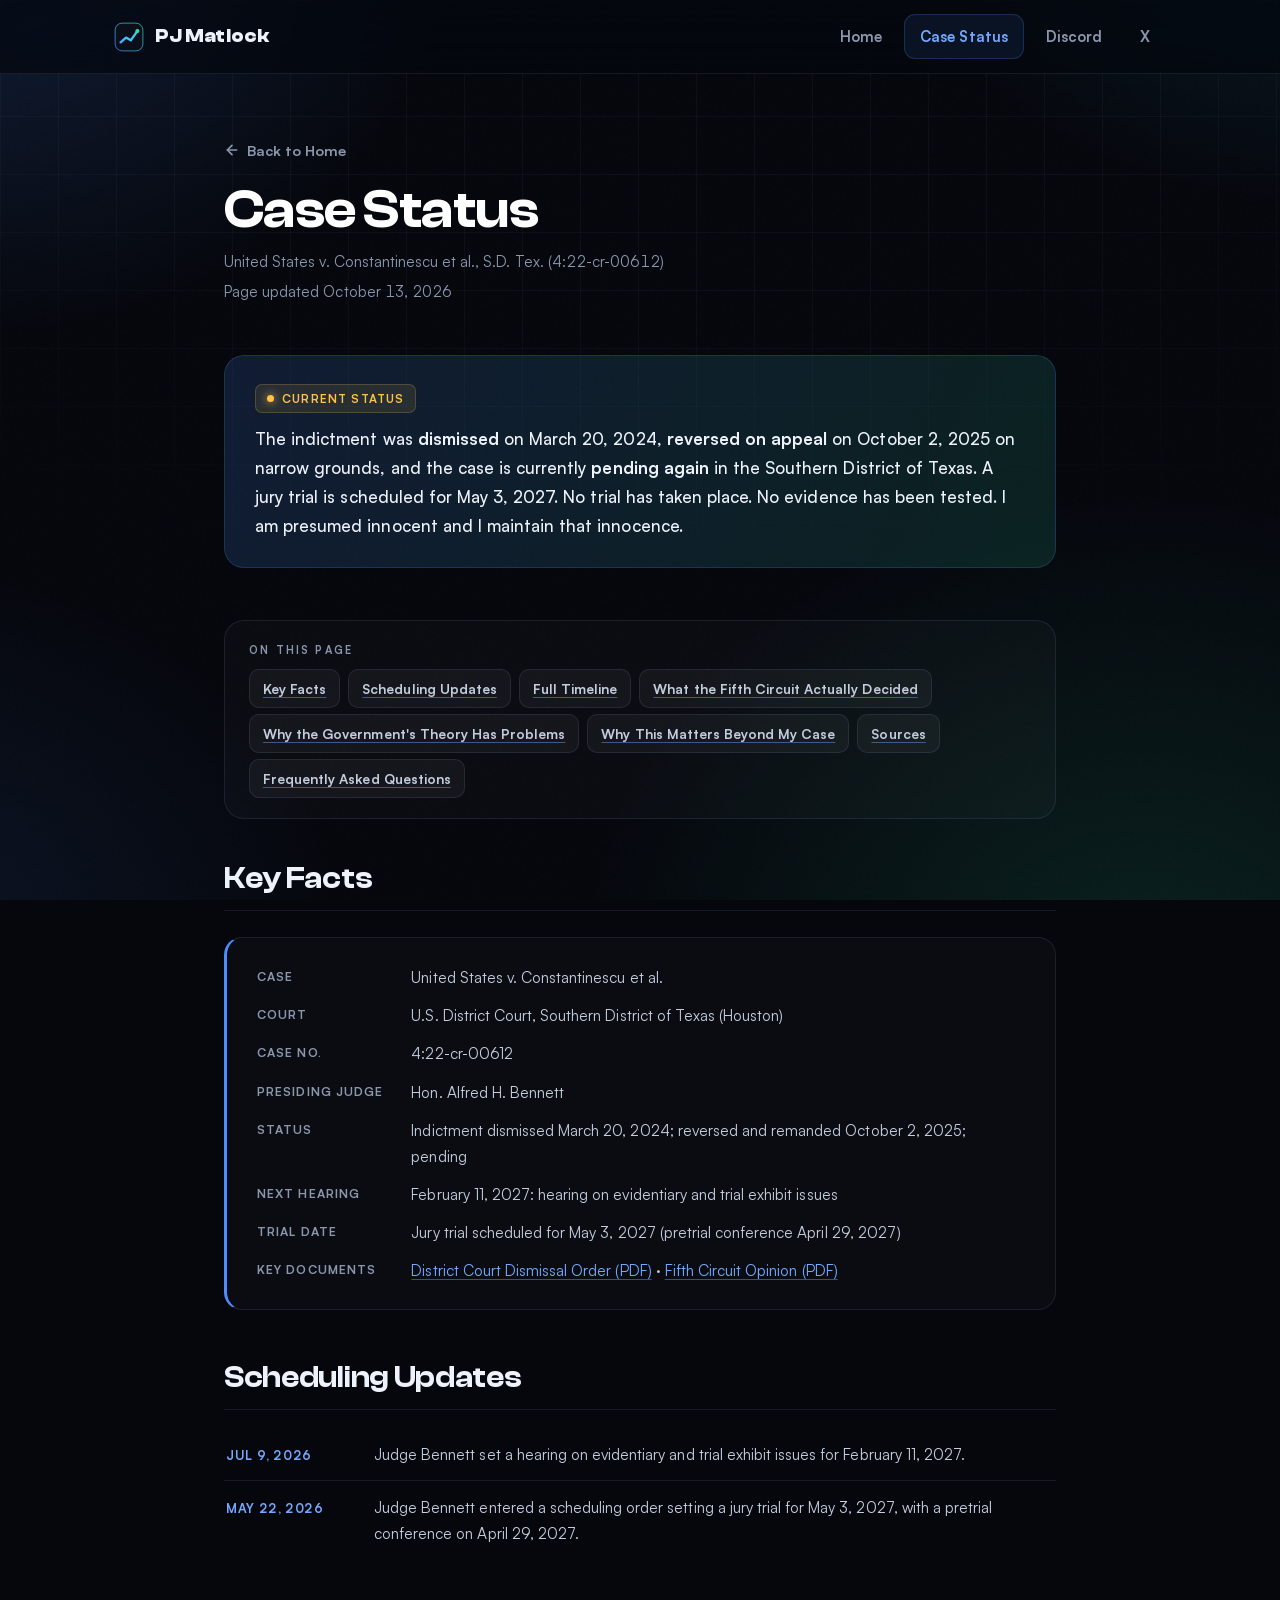
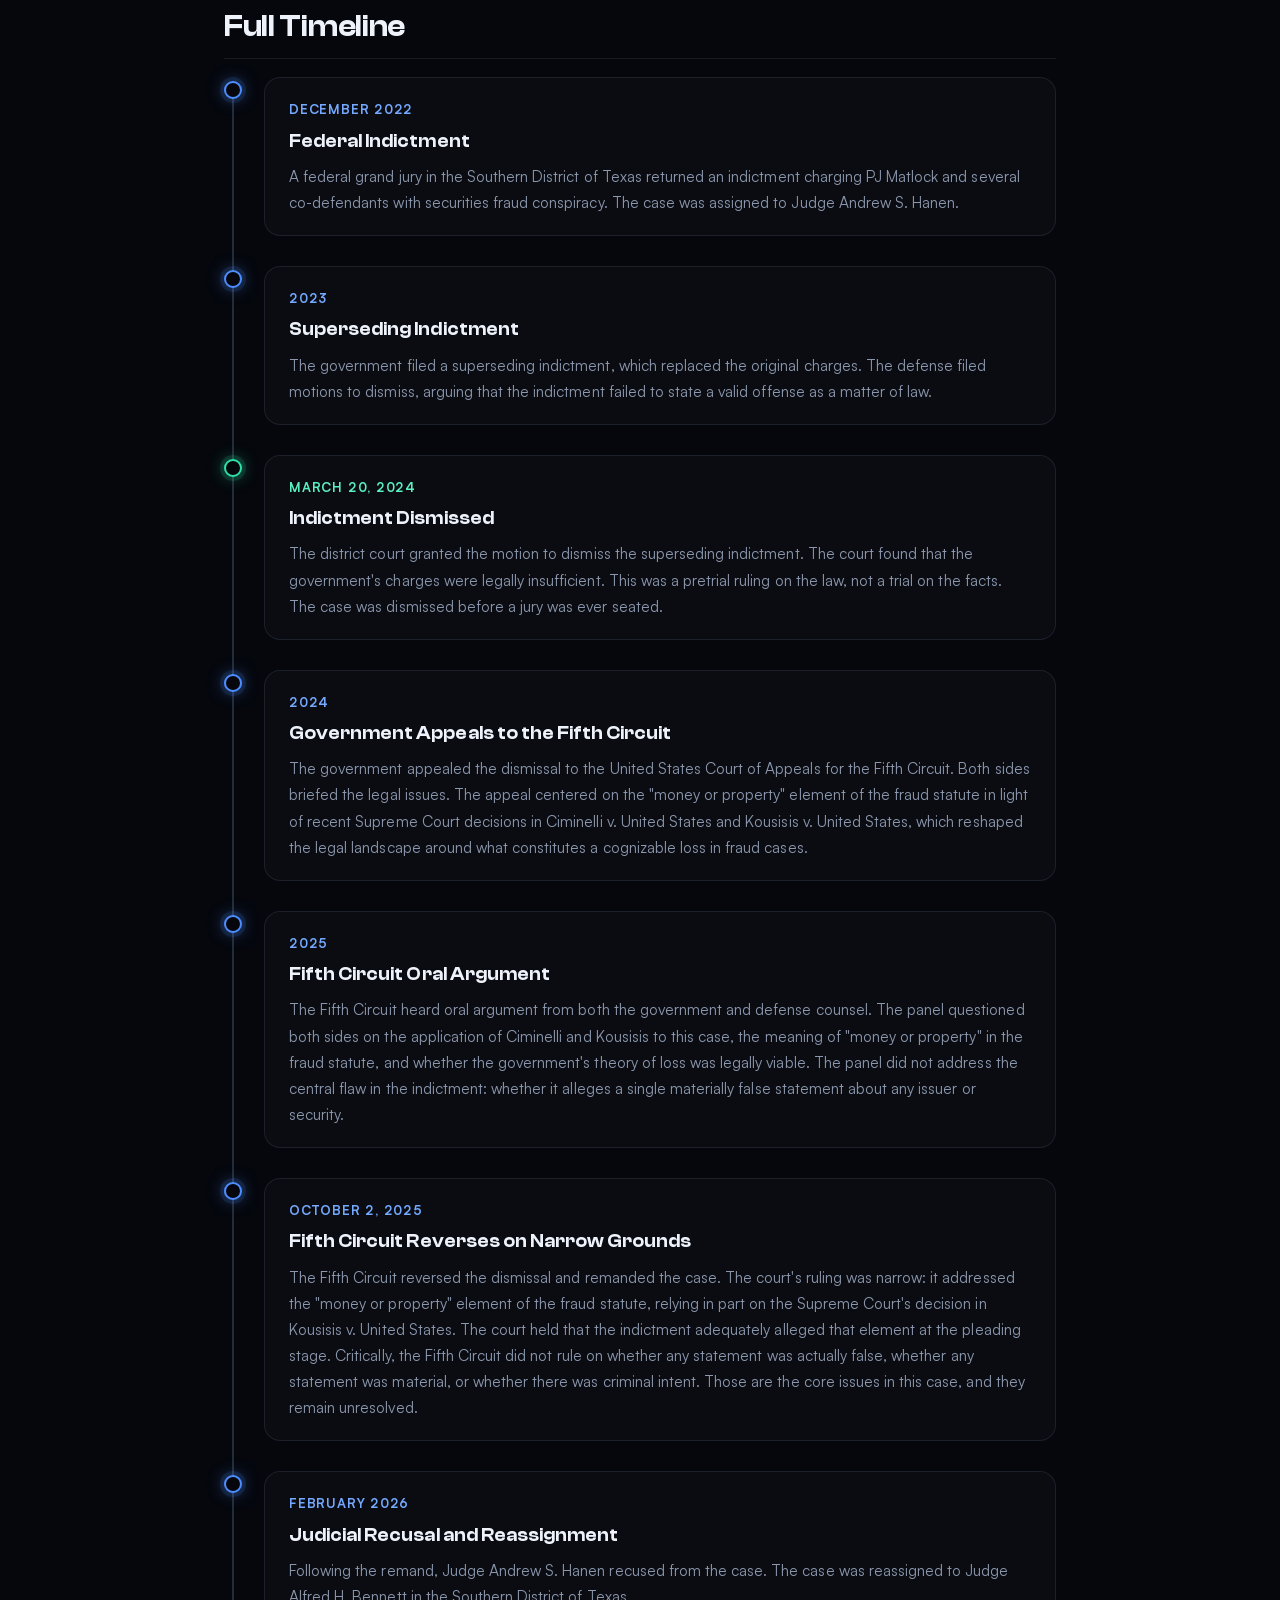
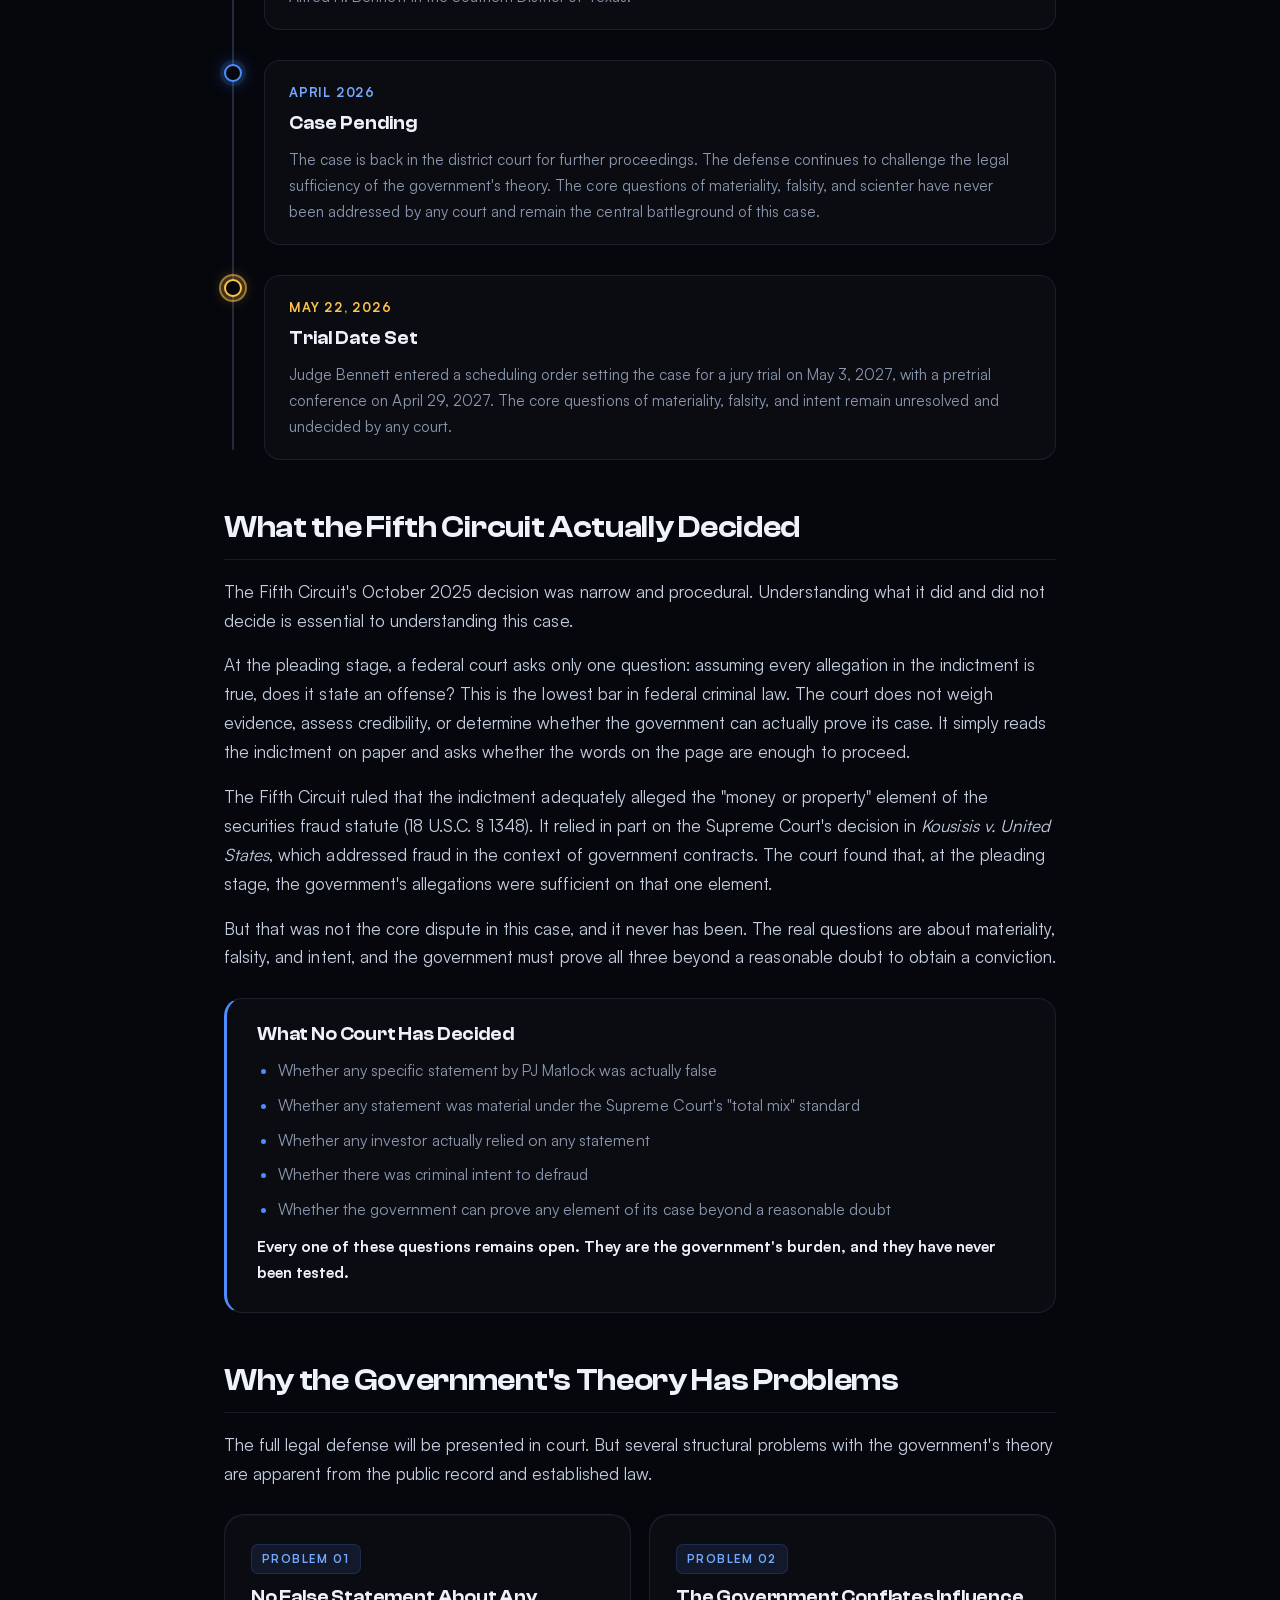
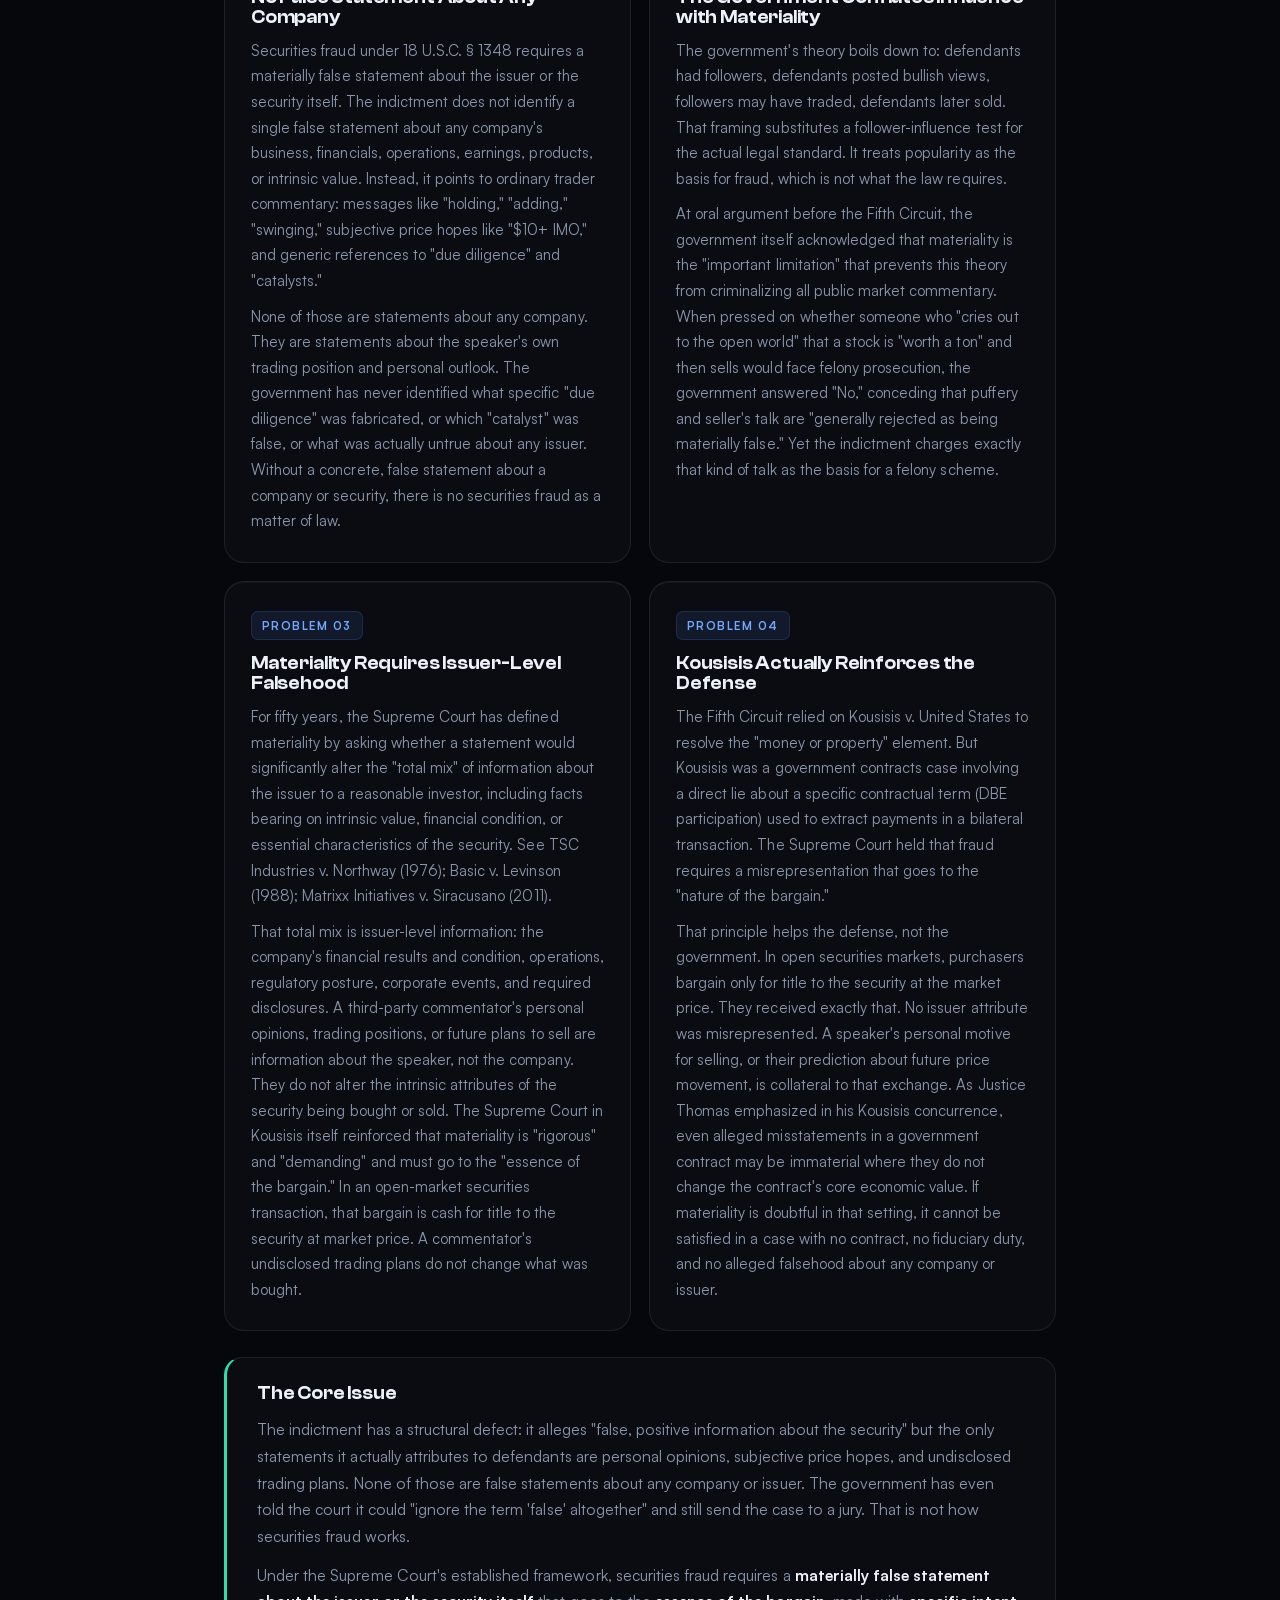
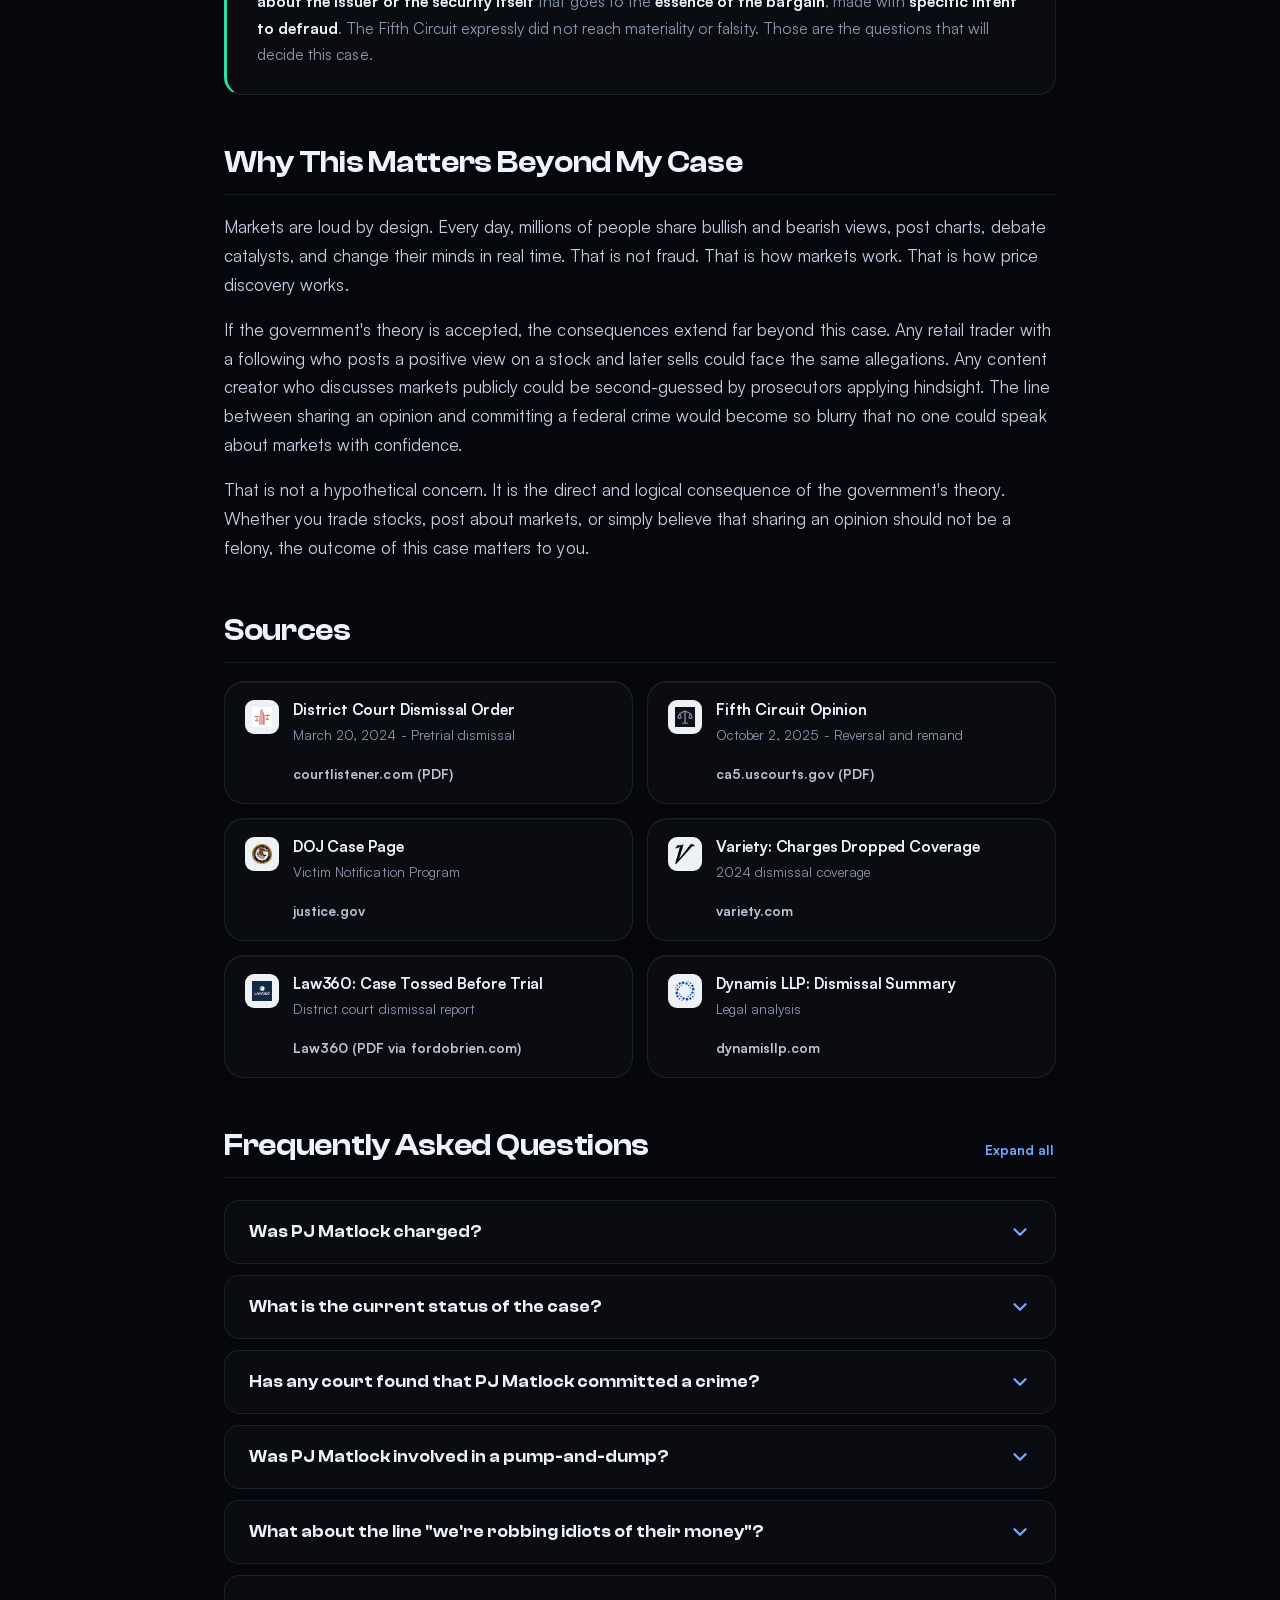
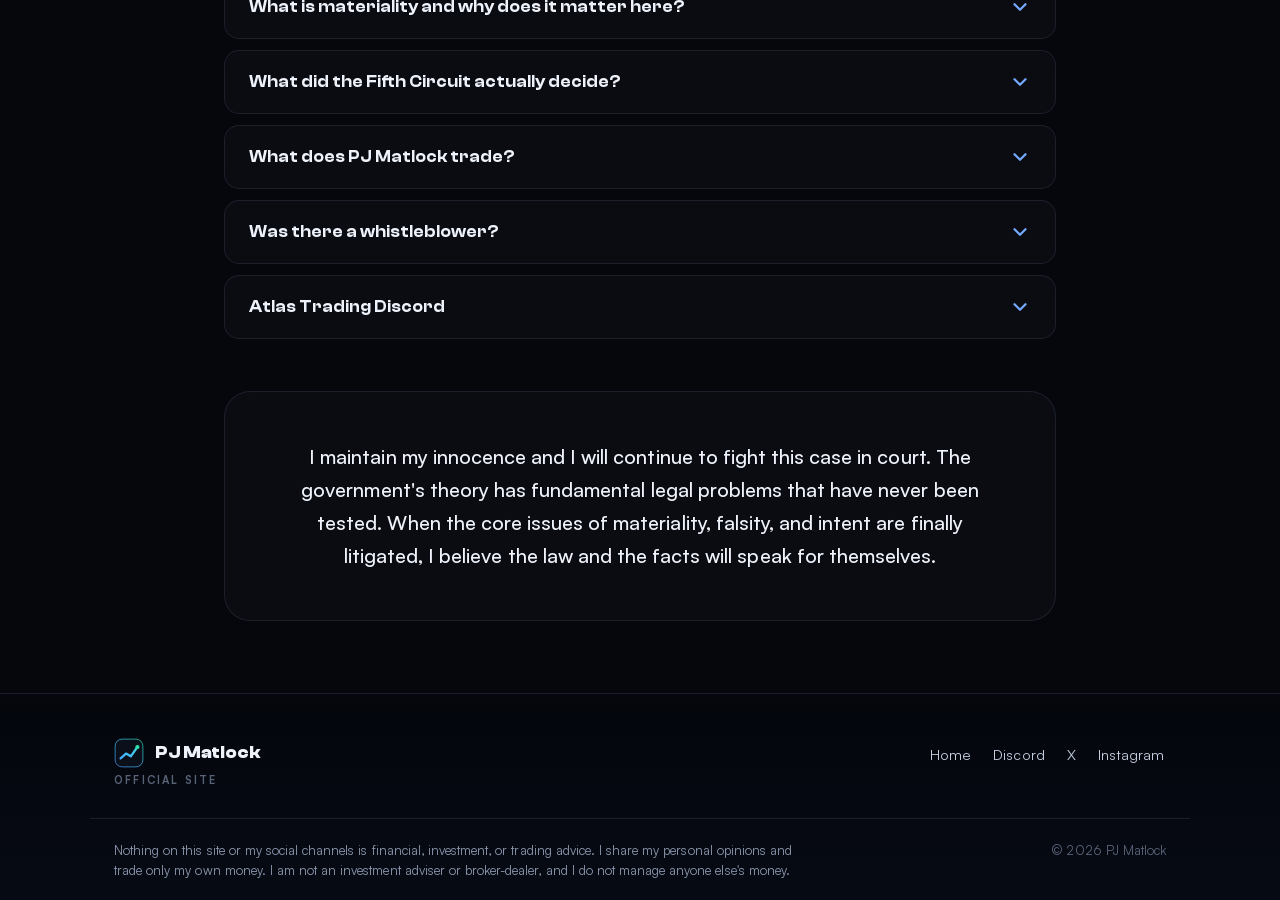
==== commit 273aceee: "Polish: court dates, layout and accessibility fixes, security headers Co-Authored-By: Claude Opus 5." ====
--- a/case-status/index.html
+++ b/case-status/index.html
@@ -2,6 +2,7 @@
 <html lang="en">
 <head>
   <meta charset="utf-8" />
+  <script>document.documentElement.classList.add("js")</script>
   <title>PJ Matlock - Case Status (Full Timeline, Defense Overview, FAQs)</title>
   <meta name="viewport" content="width=device-width, initial-scale=1" />
   <meta name="description" content="Full case status for United States v. Constantinescu et al. Complete timeline from 2022 charges through 2026, defense overview on materiality and the government's theory, sources, and detailed FAQs." />
@@ -84,7 +85,7 @@
     "mainEntityOfPage":{"@type":"WebPage","@id":"https://pjmatlock.com/case-status/"},
     "articleBody":"Full timeline and defense overview for United States v. Constantinescu et al. The district court dismissed the indictment on March 20, 2024. The government appealed. On October 2, 2025, the Fifth Circuit reversed on narrow grounds and remanded. As of October 2026, the case is pending again in the Southern District of Texas, and a jury trial is scheduled for May 3, 2027. The core issues of materiality, falsity, and scienter remain unresolved.",
     "citation":[
-      "https://www.pacermonitor.com/view/5WMDVFY/USA_v_Constantinescu_et_al__txsdce-22-00612__0628.0.pdf",
+      "https://storage.courtlistener.com/recap/gov.uscourts.txsd.1898622/gov.uscourts.txsd.1898622.628.0.pdf",
       "https://www.ca5.uscourts.gov/opinions/pub/24/24-20143-CV0.pdf",
       "https://www.justice.gov/criminal/criminal-vns/case/united-states-v-constantinescu-et-al",
       "https://variety.com/2024/digital/news/securities-fraud-charges-dropped-social-influencers-1235948958/",
@@ -131,8 +132,8 @@
 
   <link rel="preload" href="/assets/fonts/ClashDisplay-700.woff2" as="font" type="font/woff2" crossorigin />
   <link rel="preload" href="/assets/fonts/Satoshi-400.woff2" as="font" type="font/woff2" crossorigin />
-  <link rel="stylesheet" href="/assets/site.css?v=20261013" />
-  <script src="/assets/site.js?v=20261013" defer></script>
+  <link rel="stylesheet" href="/assets/site.css?v=20261013b" />
+  <script src="/assets/site.js?v=20261013b" defer></script>
 </head>
 <body>
   <a class="skip-link" href="#main">Skip to content</a>
@@ -205,8 +206,9 @@
           <dt>Case No.</dt><dd>4:22-cr-00612</dd>
           <dt>Presiding judge</dt><dd>Hon. Alfred H. Bennett</dd>
           <dt>Status</dt><dd>Indictment dismissed March 20, 2024; reversed and remanded October 2, 2025; pending</dd>
+          <dt>Next hearing</dt><dd>February 11, 2027: hearing on evidentiary and trial exhibit issues</dd>
           <dt>Trial date</dt><dd>Jury trial scheduled for May 3, 2027 (pretrial conference April 29, 2027)</dd>
-          <dt>Key documents</dt><dd><a href="https://www.pacermonitor.com/view/5WMDVFY/USA_v_Constantinescu_et_al__txsdce-22-00612__0628.0.pdf" target="_blank" rel="noopener">District Court Dismissal Order (PDF)</a> &middot; <a href="https://www.ca5.uscourts.gov/opinions/pub/24/24-20143-CV0.pdf" target="_blank" rel="noopener">Fifth Circuit Opinion (PDF)</a></dd>
+          <dt>Key documents</dt><dd><a href="https://storage.courtlistener.com/recap/gov.uscourts.txsd.1898622/gov.uscourts.txsd.1898622.628.0.pdf" target="_blank" rel="noopener">District Court Dismissal Order (PDF)</a> &middot; <a href="https://www.ca5.uscourts.gov/opinions/pub/24/24-20143-CV0.pdf" target="_blank" rel="noopener">Fifth Circuit Opinion (PDF)</a></dd>
         </dl>
       </div>
     </section>
@@ -217,10 +219,6 @@
       <div class="update-row">
         <div class="update-date">Jul 9, 2026</div>
         <div class="update-text">Judge Bennett set a hearing on evidentiary and trial exhibit issues for February 11, 2027.</div>
-      </div>
-      <div class="update-row">
-        <div class="update-date">Jul 6, 2026</div>
-        <div class="update-text">Case Status page updated with the current schedule.</div>
       </div>
       <div class="update-row">
         <div class="update-date">May 22, 2026</div>
@@ -405,12 +403,12 @@
     <section class="content-section reveal" id="sources">
       <h2>Sources</h2>
       <div class="sources">
-        <a class="card source" href="https://www.pacermonitor.com/view/5WMDVFY/USA_v_Constantinescu_et_al__txsdce-22-00612__0628.0.pdf" target="_blank" rel="noopener">
-          <div class="fav"><img src="/assets/favicons/pacermonitor.png" alt="" loading="lazy"></div>
+        <a class="card source" href="https://storage.courtlistener.com/recap/gov.uscourts.txsd.1898622/gov.uscourts.txsd.1898622.628.0.pdf" target="_blank" rel="noopener">
+          <div class="fav"><img src="/assets/favicons/courtlistener.png" alt="" loading="lazy"></div>
           <div>
             <h3>District Court Dismissal Order</h3>
             <p class="meta">March 20, 2024 - Pretrial dismissal</p>
-            <div class="domain">pacermonitor.com (PDF)</div>
+            <div class="domain">courtlistener.com (PDF)</div>
           </div>
         </a>
         <a class="card source" href="https://www.ca5.uscourts.gov/opinions/pub/24/24-20143-CV0.pdf" target="_blank" rel="noopener">
--- a/assets/site.css
+++ b/assets/site.css
@@ -141,9 +141,12 @@
 .section.tight { padding: 48px 0; }
 /* Full-bleed tinted band to break the section metronome */
 .band { position: relative; }
+/* The tint bleeds to both screen edges through border-image outset, which
+   paints outside the box without widening the page (an inset: 0 -50vw box
+   made the document ~500px wider than the screen). */
 .band::before {
-  content: ''; position: absolute; inset: 0 -50vw; pointer-events: none;
-  background: linear-gradient(180deg, transparent, rgba(77, 141, 255, .045) 18%, rgba(77, 141, 255, .045) 82%, transparent);
+  content: ''; position: absolute; inset: 0; pointer-events: none;
+  border-image: linear-gradient(180deg, transparent, rgba(77, 141, 255, .045) 18%, rgba(77, 141, 255, .045) 82%, transparent) fill 0 / 0 / 0 100vw;
 }
 .divider { position: relative; overflow: visible; border: none; height: 1px; background: linear-gradient(90deg, transparent, var(--hairline-2), transparent); }
 .divider::after {
@@ -383,6 +386,19 @@
 .kp .ic svg { width: 17px; height: 17px; color: var(--green-bright); }
 .kp h3 { font-family: var(--font-body); font-size: .98rem; font-weight: 700; color: var(--ink); margin-bottom: 4px; }
 .kp p { font-size: .88rem; color: var(--muted); line-height: 1.5; }
+/* Phones: give the nested key-point cards the full text width */
+@media (max-width: 560px) {
+  .banner { padding: 32px 20px; }
+  .kp { flex-direction: column; gap: 10px; padding: 16px; }
+}
+/* Upcoming court dates (home case banner) */
+.court-dates { margin: 0 0 26px; padding: 16px 20px; border-radius: 14px; background: rgba(255, 255, 255, .025); border: 1px solid var(--hairline); max-width: 660px; }
+.court-dates .cd-label { font-size: .73rem; font-weight: 700; letter-spacing: .12em; text-transform: uppercase; color: var(--muted); margin-bottom: 10px; }
+.court-dates ul { list-style: none; margin: 0; padding: 0; display: grid; gap: 8px; }
+.court-dates li { display: flex; gap: 16px; align-items: baseline; }
+.court-dates .cd-date { flex: 0 0 112px; font-weight: 700; color: var(--blue-bright); font-variant-numeric: tabular-nums; }
+.court-dates .cd-what { color: var(--ink-soft); }
+@media (max-width: 560px) { .court-dates li { flex-direction: column; gap: 0; } .court-dates .cd-date { flex: none; } }
 
 /* ----------------------------------------------------------------
    Quote / statement block: left-set, display type, gradient rule
@@ -391,6 +407,7 @@
 .quote::before { content: ''; position: absolute; top: 40px; bottom: 40px; left: 0; width: 3px; background: linear-gradient(180deg, var(--blue), var(--green)); border-radius: 0 2px 2px 0; }
 .quote p { font-family: var(--font-display); font-size: clamp(1.2rem, 2.6vw, 1.55rem); color: var(--ink); max-width: none; margin: 0; line-height: 1.5; font-weight: 500; position: relative; }
 .quote .attrib { margin-top: 22px; font-size: .78rem; font-weight: 700; letter-spacing: .18em; text-transform: uppercase; color: var(--muted); }
+.quote .attrib .attrib-role { font-weight: 500; }
 @media (max-width: 720px) { .quote { padding: 34px 28px; } }
 
 /* ----------------------------------------------------------------
@@ -475,7 +492,7 @@
 @media (max-width: 640px) { .sources { grid-template-columns: 1fr; } }
 .source { display: flex; gap: 14px; align-items: flex-start; text-decoration: none; color: var(--ink-soft); padding: 18px 20px; }
 .source:hover { text-decoration: none; }
-.source .fav { flex: 0 0 34px; height: 34px; border-radius: 9px; overflow: hidden; background: rgba(255, 255, 255, .04); border: 1px solid var(--hairline); display: grid; place-items: center; }
+.source .fav { flex: 0 0 34px; height: 34px; border-radius: 9px; overflow: hidden; background: #eef1f6; border: 1px solid rgba(255, 255, 255, .16); display: grid; place-items: center; }
 .source .fav img { width: 20px; height: 20px; }
 .source h3 { font-family: var(--font-body); font-size: .96rem; font-weight: 700; color: var(--ink); margin-bottom: 3px; line-height: 1.3; }
 .source .meta { color: var(--muted); font-size: .85rem; }
@@ -558,7 +575,7 @@
    On-this-page quick nav (case-status)
    ---------------------------------------------------------------- */
 .toc { margin: 0 0 44px; padding: 20px 24px; border-radius: var(--radius); background: var(--panel); border: 1px solid var(--hairline); }
-.toc .toc-label { font-size: .68rem; font-weight: 700; letter-spacing: .2em; text-transform: uppercase; color: var(--dim); margin-bottom: 10px; }
+.toc .toc-label { font-size: .68rem; font-weight: 700; letter-spacing: .2em; text-transform: uppercase; color: var(--muted); margin-bottom: 10px; }
 .toc ol { list-style: none; display: flex; flex-wrap: wrap; gap: 6px 8px; padding: 0; margin: 0; }
 .toc a {
   display: inline-block; padding: 7px 13px; border-radius: 10px;
@@ -588,8 +605,8 @@
 /* ----------------------------------------------------------------
    Reveal-on-scroll
    ---------------------------------------------------------------- */
-.reveal { opacity: 0; transform: translateY(26px); transition: opacity .7s cubic-bezier(.2, .7, .2, 1), transform .7s cubic-bezier(.2, .7, .2, 1); will-change: opacity, transform; }
-.reveal.in { opacity: 1; transform: none; will-change: auto; }
+html.js .reveal { opacity: 0; transform: translateY(26px); transition: opacity .7s cubic-bezier(.2, .7, .2, 1), transform .7s cubic-bezier(.2, .7, .2, 1); will-change: opacity, transform; }
+html.js .reveal.in { opacity: 1; transform: none; will-change: auto; }
 
 /* ----------------------------------------------------------------
    Reduced motion / reduced data
@@ -615,9 +632,9 @@
 @media print {
   :root { color-scheme: light; }
   body { background: #fff !important; color: #222 !important; font-size: 12px; }
-  h1, h2, h3, h4, strong, .stat .num, .tl-title, .faq-q, .quote p, .closing p, .status-callout p { color: #000 !important; }
+  h1, h2, h3, h4, strong, .stat .num, .tl-title, .faq-q, .quote p, .closing p, .status-callout p, .court-dates .cd-date, .court-dates .cd-what { color: #000 !important; }
   p, li, .tl-desc, .lbl, .meta, .kp p, .problem p, .callout p, .callout li, .faq-a-inner > div, .section-desc, .foot-disclaimer, .factbox dd, .update-text, em { color: #222 !important; }
-  .tl-date, .eyebrow, .tag, .status-label, .case-id, .domain, .attrib, .factbox dt, .update-date { color: #444 !important; background: none !important; border-color: #bbb !important; }
+  .tl-date, .eyebrow, .tag, .status-label, .case-id, .domain, .attrib, .factbox dt, .update-date, .court-dates .cd-label { color: #444 !important; background: none !important; border-color: #bbb !important; }
   .source { flex-wrap: wrap; }
   .source::after { flex-basis: 100%; }
   .grad-text { background: none !important; -webkit-background-clip: initial !important; background-clip: initial !important; -webkit-text-fill-color: initial !important; color: #000 !important; }
